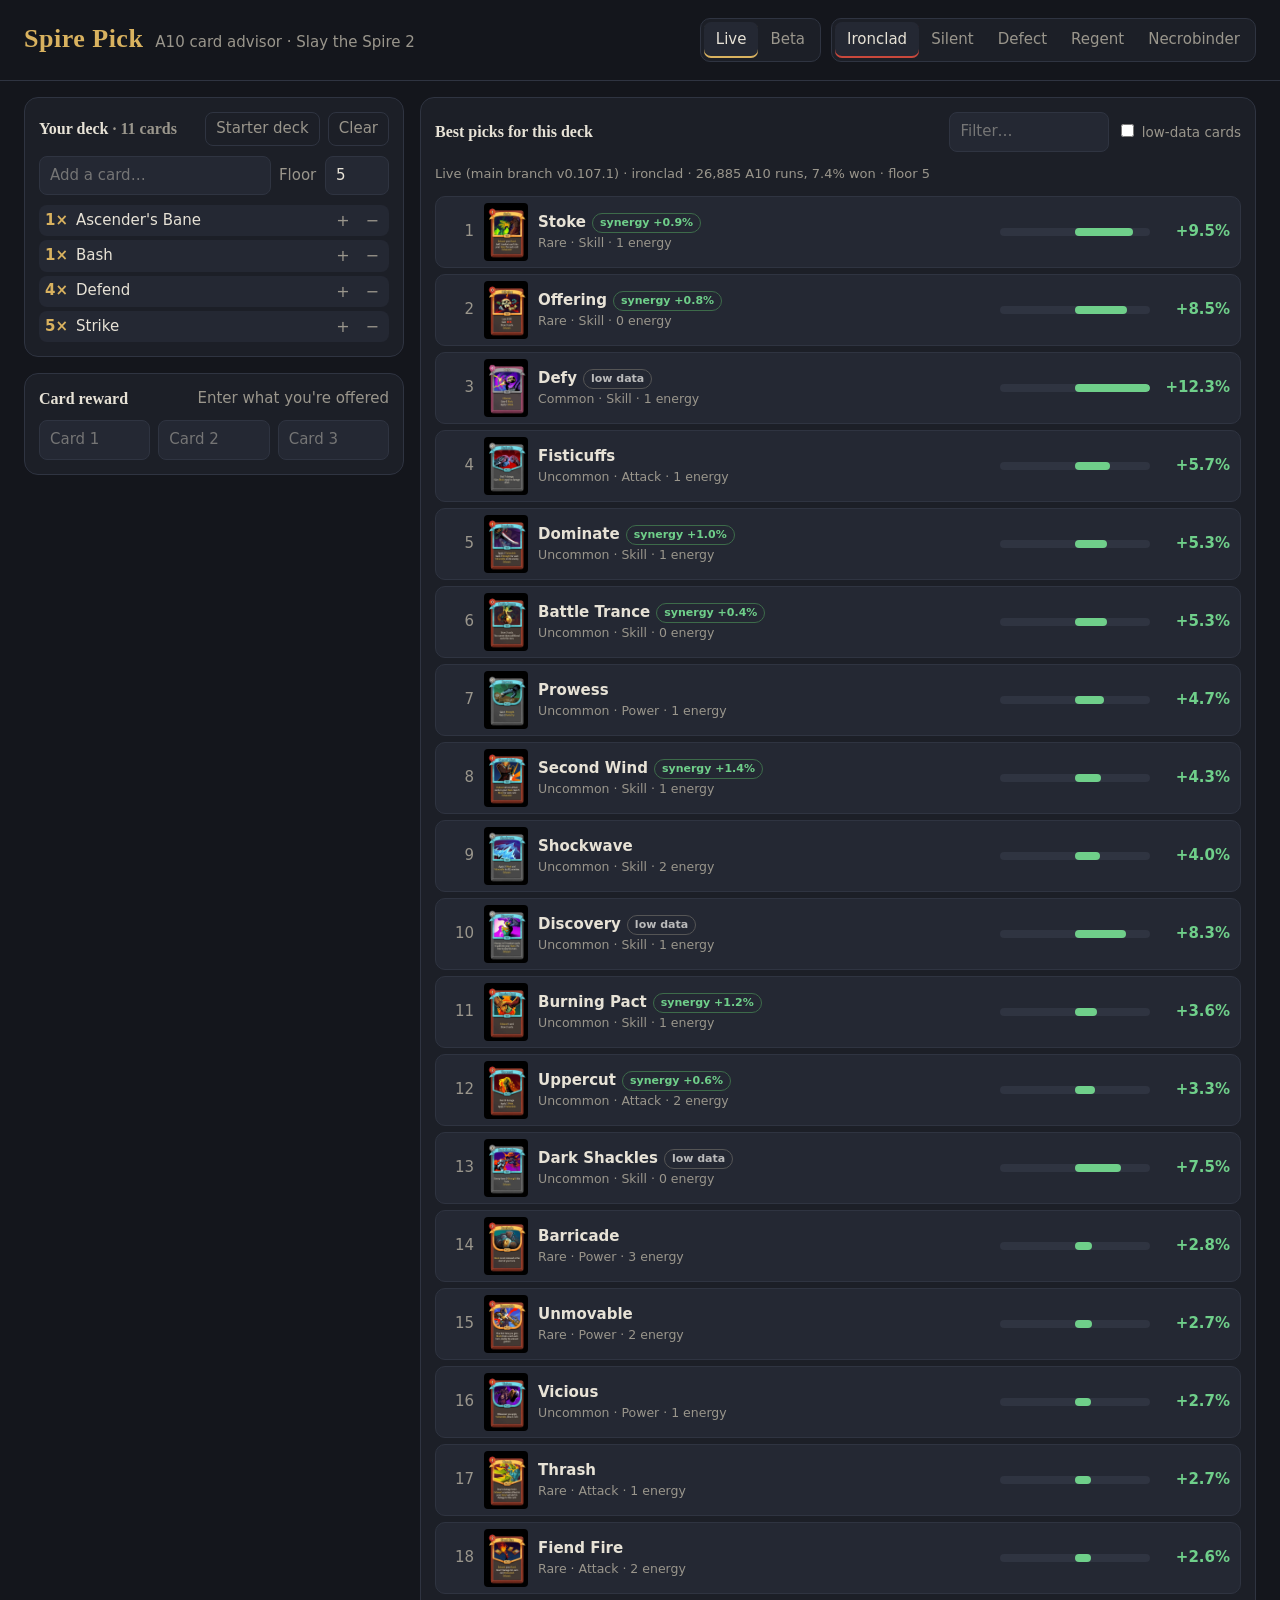
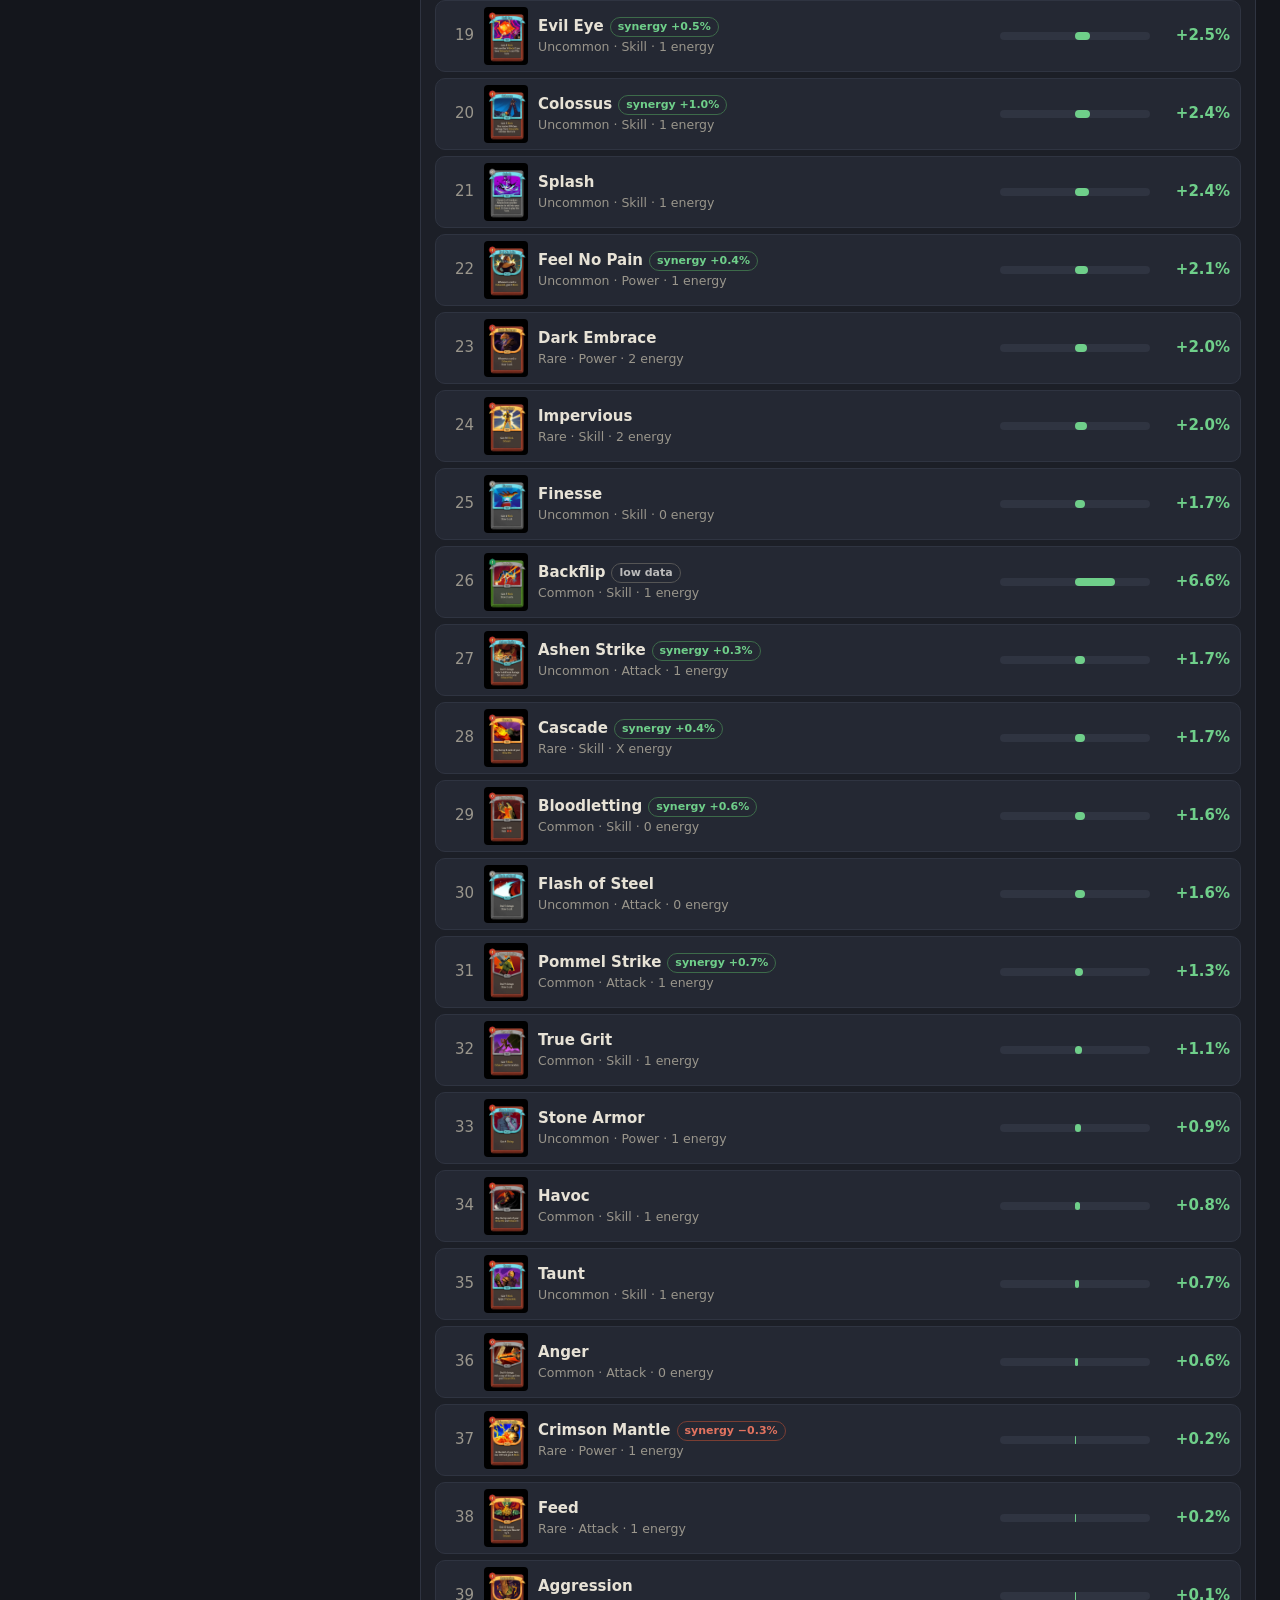
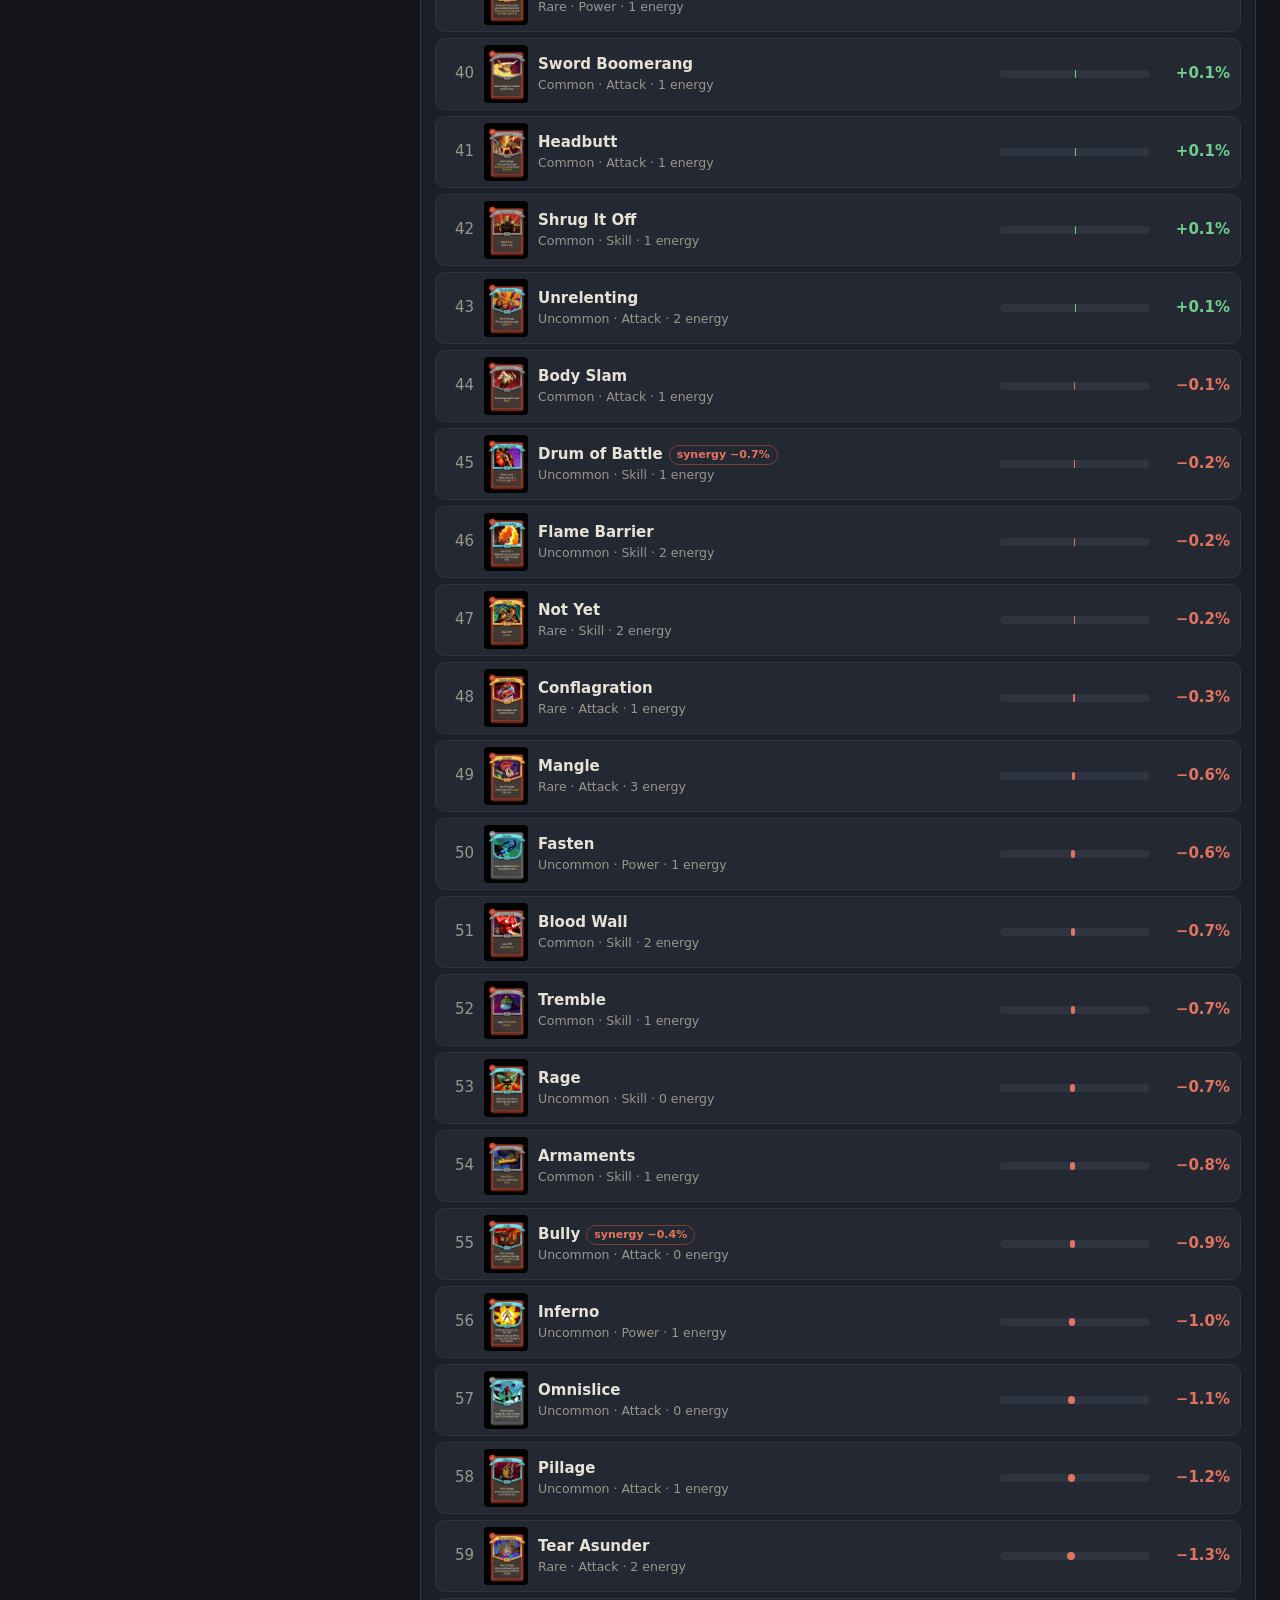
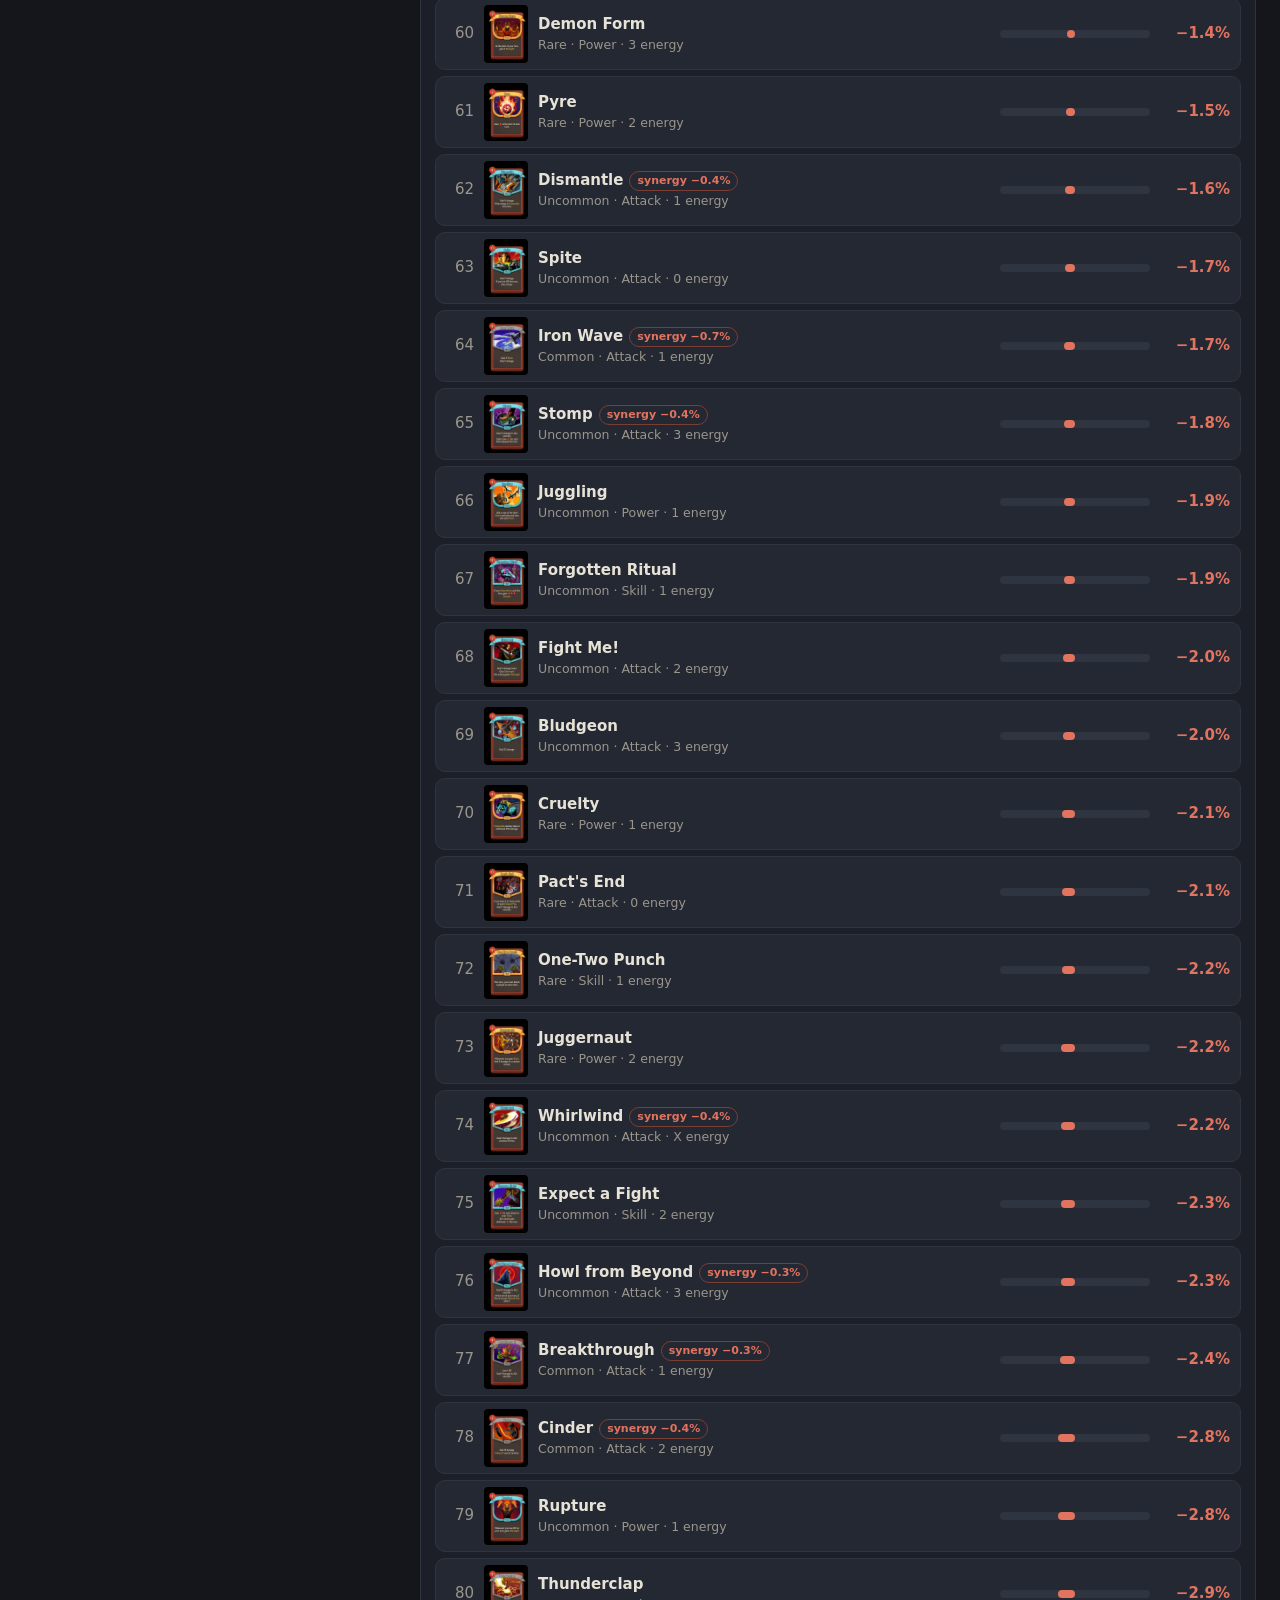
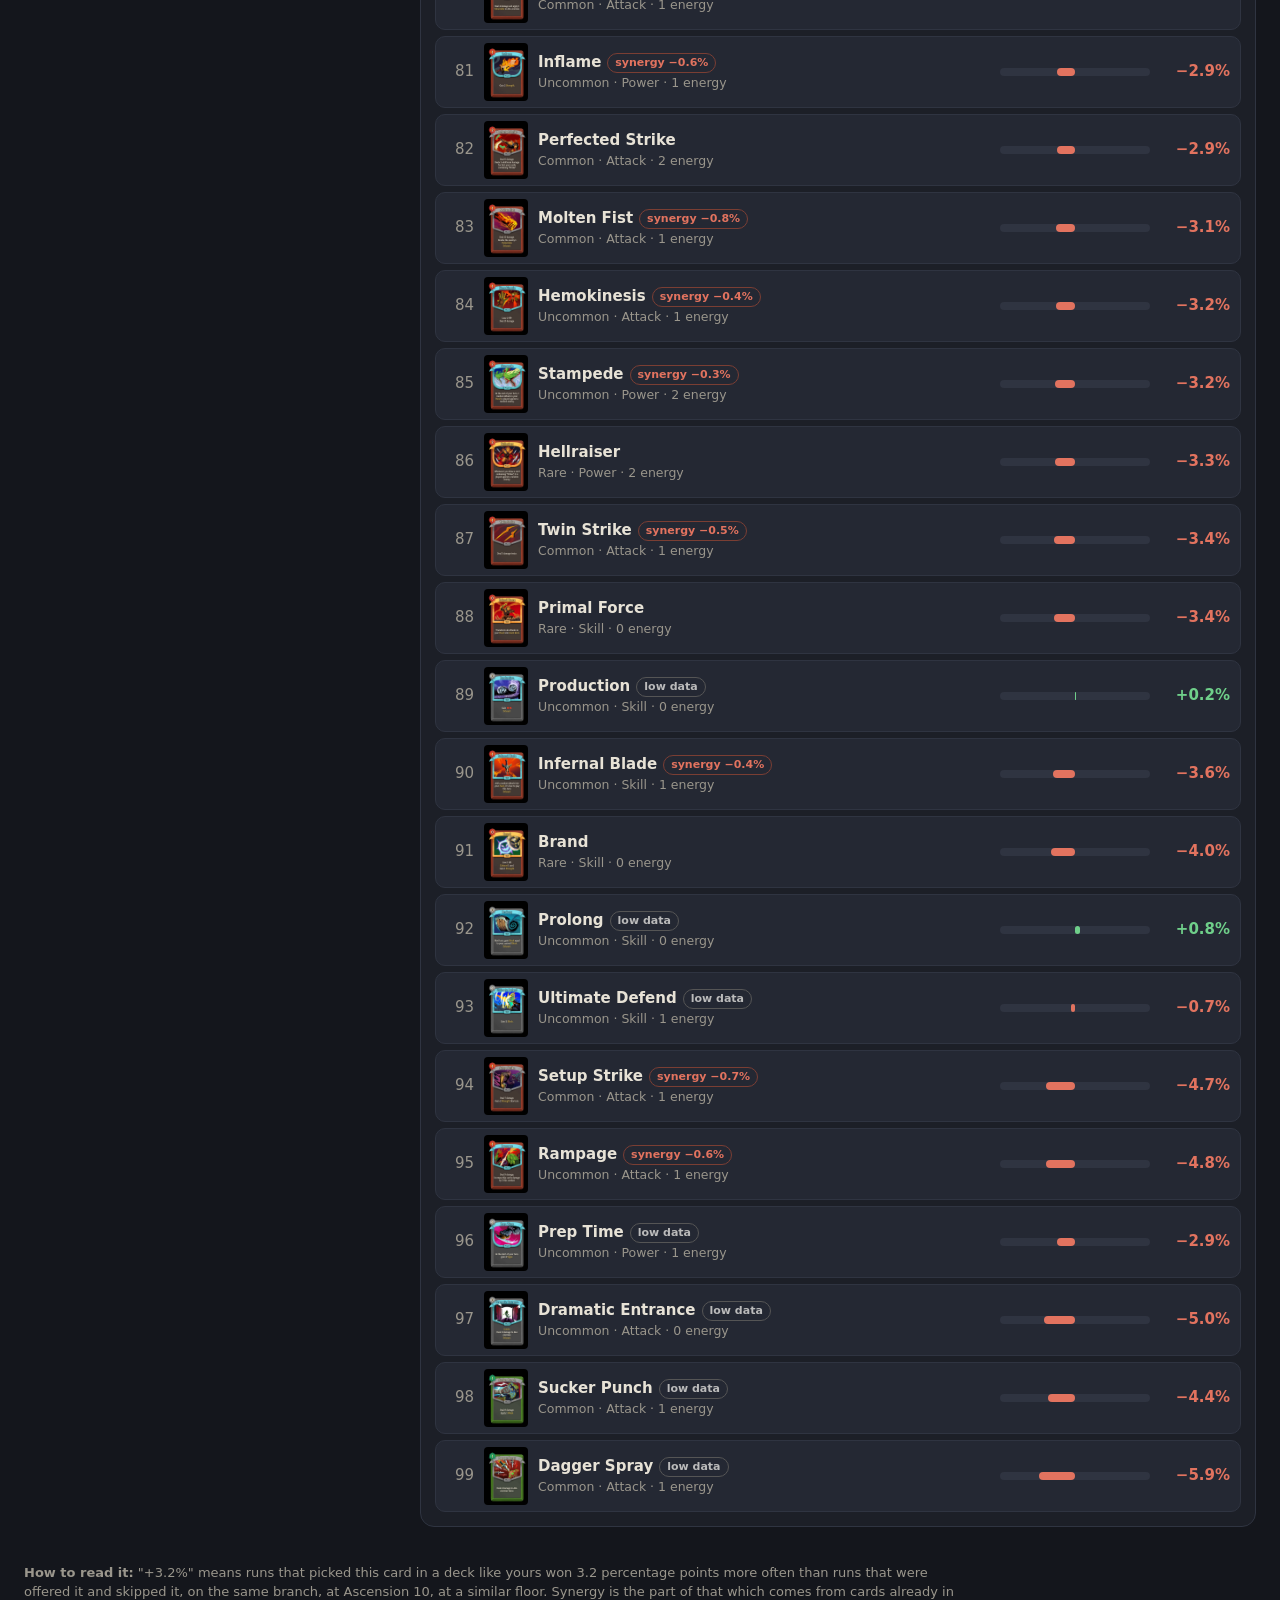
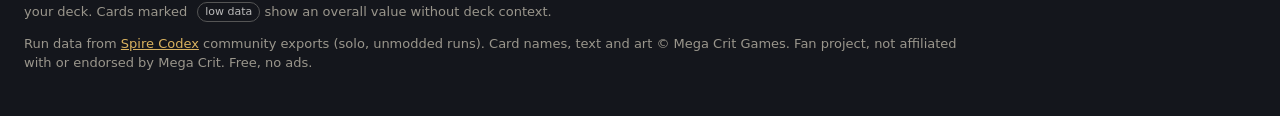
==== index.html @ 9955c587 "Spire Pick: A10 card advisor for Slay the Spire 2 (live + beta) Co-Authored-By: Claude Opus 5.5 <nor" ====
<!DOCTYPE html>
<html lang="en">
<head>
<meta charset="utf-8">
<meta name="viewport" content="width=device-width, initial-scale=1">
<title>Spire Pick — A10 card advisor for Slay the Spire 2</title>
<meta name="description" content="Which card should you pick? Win-rate gain for every card given your current Slay the Spire 2 deck, from 100k+ Ascension 10 runs.">
<link rel="stylesheet" href="style.css">
</head>
<body>
<header>
  <div class="brand">
    <h1>Spire Pick</h1>
    <span class="tag">A10 card advisor · Slay the Spire 2</span>
  </div>
  <div class="controls">
    <div class="seg" id="branch"></div>
    <div class="seg" id="chars"></div>
  </div>
</header>

<main>
  <div class="left">
  <section class="panel deck">
    <div class="panel-head">
      <h2>Your deck <span id="deck-count" class="muted"></span></h2>
      <div class="row">
        <button id="starter" class="ghost">Starter deck</button>
        <button id="clear" class="ghost">Clear</button>
      </div>
    </div>
    <div class="row">
      <div class="search">
        <input id="deck-search" placeholder="Add a card…" autocomplete="off">
        <ul id="deck-suggest" class="suggest"></ul>
      </div>
      <label class="floor">Floor <input id="floor" type="number" min="1" max="60" value="5"></label>
    </div>
    <ul id="deck-list" class="deck-list"></ul>
  </section>

  <section class="panel reward">
    <div class="panel-head">
      <h2>Card reward</h2>
      <span class="muted">Enter what you're offered</span>
    </div>
    <div class="slots" id="slots"></div>
    <div id="reward-result"></div>
  </section>
  </div>

  <section class="panel ranking">
    <div class="panel-head">
      <h2>Best picks for this deck</h2>
      <div class="row">
        <input id="filter" placeholder="Filter…" autocomplete="off">
        <label class="chk"><input type="checkbox" id="show-low"> low-data cards</label>
      </div>
    </div>
    <p class="muted small" id="meta"></p>
    <ol id="rank" class="rank"></ol>
  </section>
</main>

<footer>
  <p><b>How to read it:</b> "+3.2%" means runs that picked this card in a deck like yours won 3.2 percentage points more often than runs that were offered it and skipped it, on the same branch, at Ascension 10, at a similar floor. Synergy is the part of that which comes from cards already in your deck. Cards marked <span class="pill low">low data</span> show an overall value without deck context.</p>
  <p>Run data from <a href="https://spire-codex.com" target="_blank" rel="noopener">Spire Codex</a> community exports (solo, unmodded runs). Card names, text and art © Mega Crit Games. Fan project, not affiliated with or endorsed by Mega Crit. Free, no ads.</p>
</footer>
<script src="app.js"></script>
</body>
</html>
---- style.css ----
:root{
  --bg:#14161c; --panel:#1c1f27; --panel2:#242833; --line:#2f3441; --text:#e7e2d6; --muted:#9a968c;
  --gold:#d9b25f; --good:#6fcf8a; --bad:#e2735f; --accent:#7aa7e0;
  --ironclad:#c9483c; --silent:#4f9a5a; --defect:#4c8ec9; --regent:#d08a2e; --necrobinder:#9a6ad1;
}
*{box-sizing:border-box}
body{margin:0;background:radial-gradient(1200px 600px at 20% -10%,#22283a 0,var(--bg) 60%);color:var(--text);
  font:15px/1.45 system-ui,-apple-system,"Segoe UI",Roboto,sans-serif;min-height:100vh}
a{color:var(--gold)}
header{display:flex;flex-wrap:wrap;gap:12px 24px;align-items:center;justify-content:space-between;padding:18px 24px;border-bottom:1px solid var(--line)}
h1{font:700 26px/1 Georgia,"Times New Roman",serif;margin:0;color:var(--gold);letter-spacing:.5px}
h2{font:600 16px/1.2 Georgia,serif;margin:0;color:var(--text)}
.brand{display:flex;align-items:baseline;gap:12px;flex-wrap:wrap}
.tag,.muted{color:var(--muted)} .small{font-size:13px}
.controls{display:flex;gap:10px;flex-wrap:wrap}
.seg{display:flex;max-width:100%;overflow-x:auto;background:var(--panel);border:1px solid var(--line);border-radius:10px;padding:3px}
.seg button{background:none;border:0;color:var(--muted);padding:7px 12px;border-radius:7px;cursor:pointer;font:inherit}
.seg button.on{background:var(--panel2);color:var(--text);box-shadow:inset 0 -2px 0 var(--c,var(--gold))}
.seg button:hover{color:var(--text)}
main{display:grid;grid-template-columns:minmax(0,380px) minmax(0,1fr);gap:16px;padding:16px 24px;align-items:start}
.left{display:flex;flex-direction:column;gap:16px;min-width:0;position:sticky;top:12px}
.panel{min-width:0}
body{overflow-x:hidden}
.panel{background:var(--panel);border:1px solid var(--line);border-radius:14px;padding:14px}
.panel-head{display:flex;justify-content:space-between;align-items:center;gap:8px;margin-bottom:10px;flex-wrap:wrap}
.row{display:flex;gap:8px;align-items:center;flex-wrap:wrap}
input{background:var(--panel2);border:1px solid var(--line);color:var(--text);border-radius:8px;padding:8px 10px;font:inherit}
input:focus{outline:2px solid var(--gold);outline-offset:-1px}
button{font:inherit}
.ghost{background:none;border:1px solid var(--line);color:var(--muted);border-radius:8px;padding:5px 10px;cursor:pointer}
.ghost:hover{color:var(--text);border-color:var(--muted)}
.search{position:relative;flex:1;min-width:160px}.search input{width:100%}
.floor{color:var(--muted)}.floor input{width:64px;margin-left:4px}
.suggest{position:absolute;z-index:5;left:0;right:0;top:100%;margin:4px 0 0;padding:4px;list-style:none;background:var(--panel2);border:1px solid var(--line);border-radius:10px;max-height:320px;overflow:auto;display:none}
.suggest.open{display:block}
.suggest li{display:flex;gap:8px;align-items:center;padding:5px 6px;border-radius:6px;cursor:pointer}
.suggest li.hl,.suggest li:hover{background:var(--line)}
.suggest img{width:28px;height:38px;object-fit:cover;border-radius:3px}
.deck-list{list-style:none;margin:10px 0 0;padding:0;display:grid;gap:4px;max-height:420px;overflow:auto}
.deck-list li{display:flex;align-items:center;gap:8px;padding:4px 6px;border-radius:8px;background:var(--panel2)}
.deck-list .n{color:var(--gold);font-weight:600;min-width:22px}
.deck-list .name{flex:1}
.deck-list button{background:none;border:0;color:var(--muted);cursor:pointer;font-size:16px;padding:0 4px}
.deck-list button:hover{color:var(--text)}
.slots{display:grid;grid-template-columns:repeat(3,minmax(0,1fr));gap:8px}
.slot{position:relative}.slot.search{min-width:0}
.slot input{width:100%}
.reward-cards{display:grid;grid-template-columns:repeat(3,1fr);gap:8px;margin-top:10px}
.rc{background:var(--panel2);border:1px solid var(--line);border-radius:10px;padding:6px;text-align:center}
.rc.best{border-color:var(--gold);box-shadow:0 0 0 1px var(--gold)}
.rc img{width:100%;border-radius:6px;display:block}
.rc .g{font-weight:700;font-size:18px;margin-top:4px}
.rc .skip{color:var(--muted);font-size:13px}
.rank{list-style:none;margin:0;padding:0;display:grid;gap:6px}
.rank li{background:var(--panel2);border:1px solid var(--line);border-radius:10px}
.rank .top{display:grid;grid-template-columns:28px 44px 1fr 150px 70px;gap:10px;align-items:center;padding:6px 10px;cursor:pointer}
.rank .i{color:var(--muted);text-align:right}
.rank img.th{width:44px;height:58px;object-fit:cover;border-radius:4px;background:#000}
.rank .nm{font-weight:600}.rank .sub{color:var(--muted);font-size:12.5px}
.bar{height:8px;background:var(--line);border-radius:4px;position:relative;overflow:hidden}
.bar span{position:absolute;top:0;bottom:0;border-radius:4px}
.g{font-variant-numeric:tabular-nums;text-align:right;font-weight:700}
.pos{color:var(--good)}.neg{color:var(--bad)}
.pill{display:inline-block;font-size:11px;padding:1px 7px;border-radius:999px;border:1px solid var(--line);color:var(--muted);margin-left:6px;vertical-align:1px}
.pill.syn-pos{border-color:#3d6b4a;color:var(--good)}.pill.syn-neg{border-color:#7a3e33;color:var(--bad)}
.pill.low{border-color:#555;color:#bbb}
.detail{display:none;padding:4px 12px 12px 82px;gap:16px;grid-template-columns:200px 1fr}
li.open .detail{display:grid}
.detail img{width:200px;border-radius:8px}
.detail table{border-collapse:collapse;font-size:13.5px;width:100%}
.detail td{padding:3px 6px;border-bottom:1px solid var(--line)}
.detail td.num{text-align:right;font-variant-numeric:tabular-nums}
.detail h3{font:600 14px Georgia,serif;margin:10px 0 4px;color:var(--gold)}
.ctext{color:var(--muted);font-size:13.5px;white-space:pre-line}
#filter{width:160px}.chk{color:var(--muted);font-size:13.5px}
footer{padding:8px 24px 30px;color:var(--muted);font-size:13px;max-width:1000px}
@media (max-width:900px){
  main{grid-template-columns:minmax(0,1fr);padding:12px}
  .left{position:static}
  .controls{width:100%}
  .deck-list{max-height:260px}
  .rank .top{grid-template-columns:22px 40px 1fr 60px}
  .rank .top .bar{display:none}
  .detail{grid-template-columns:1fr;padding:4px 10px 12px}
  .detail img{width:160px}
  header{padding:14px 12px}
}
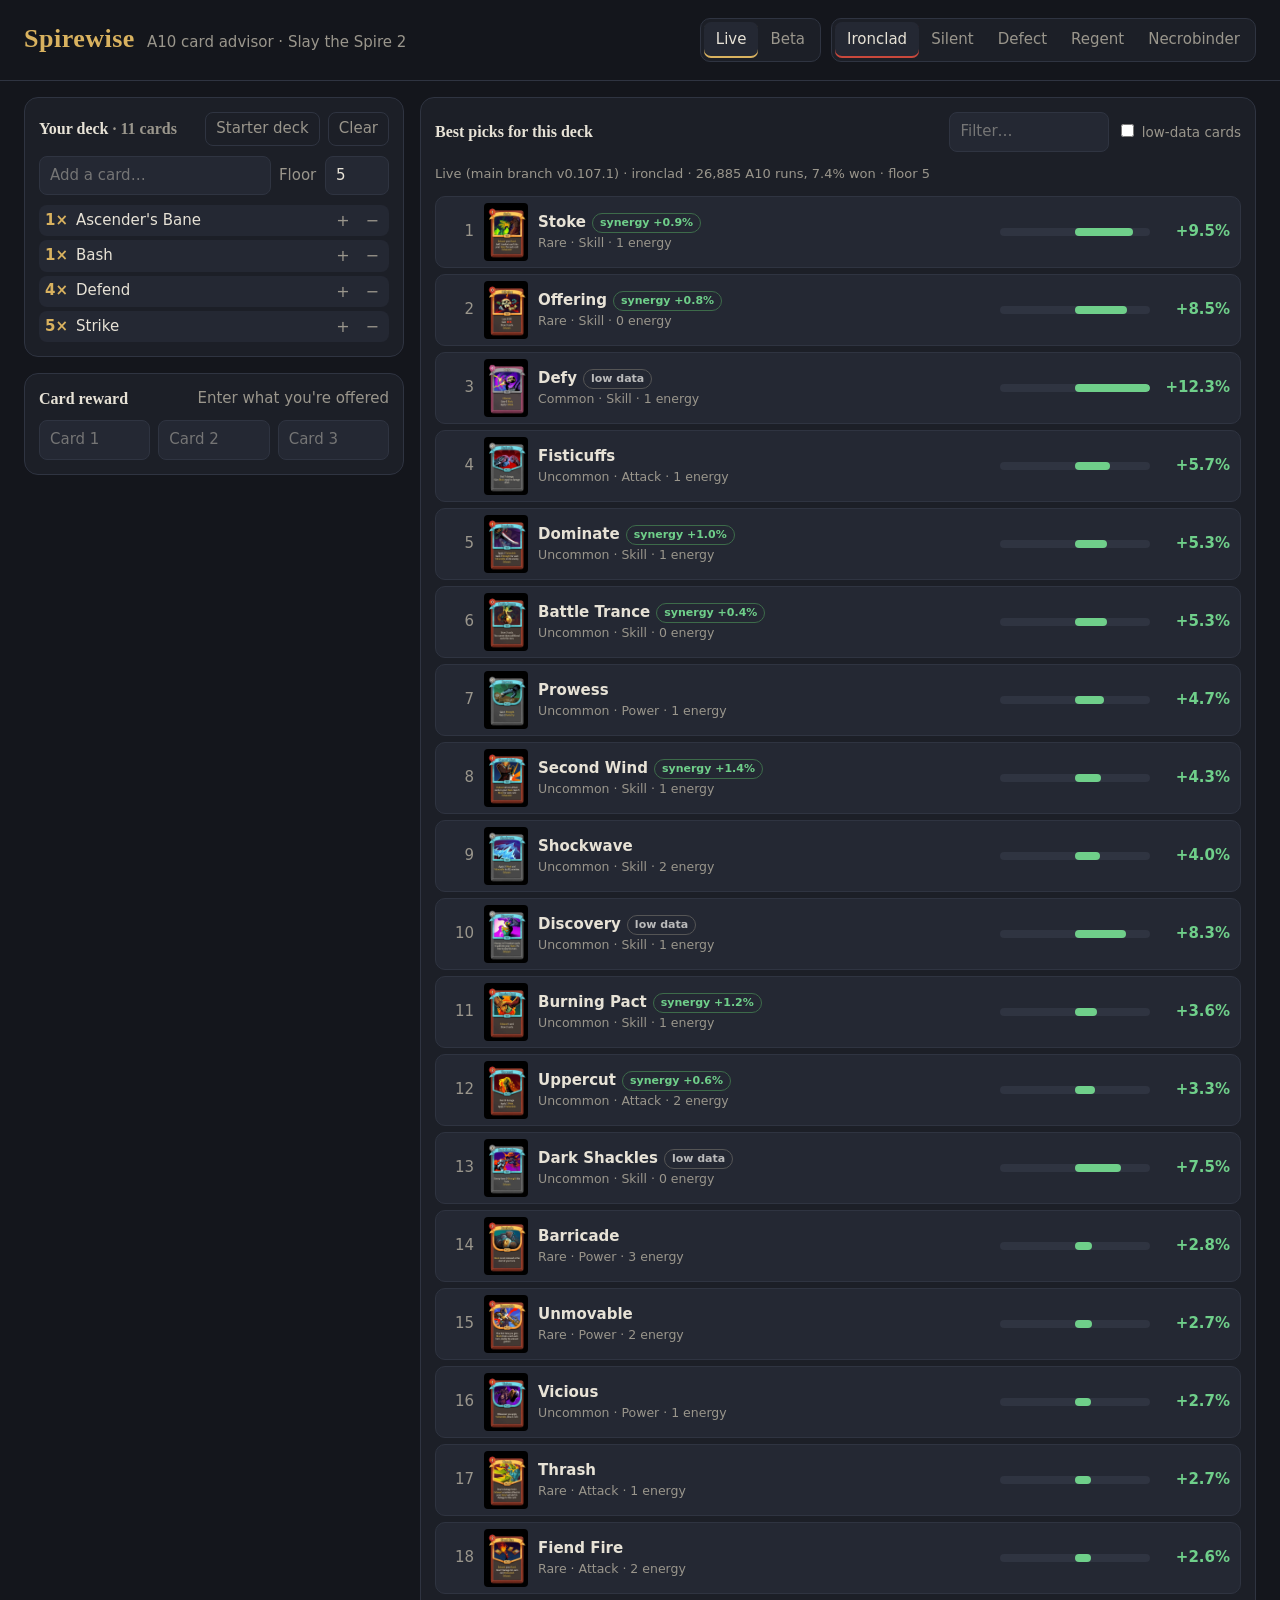
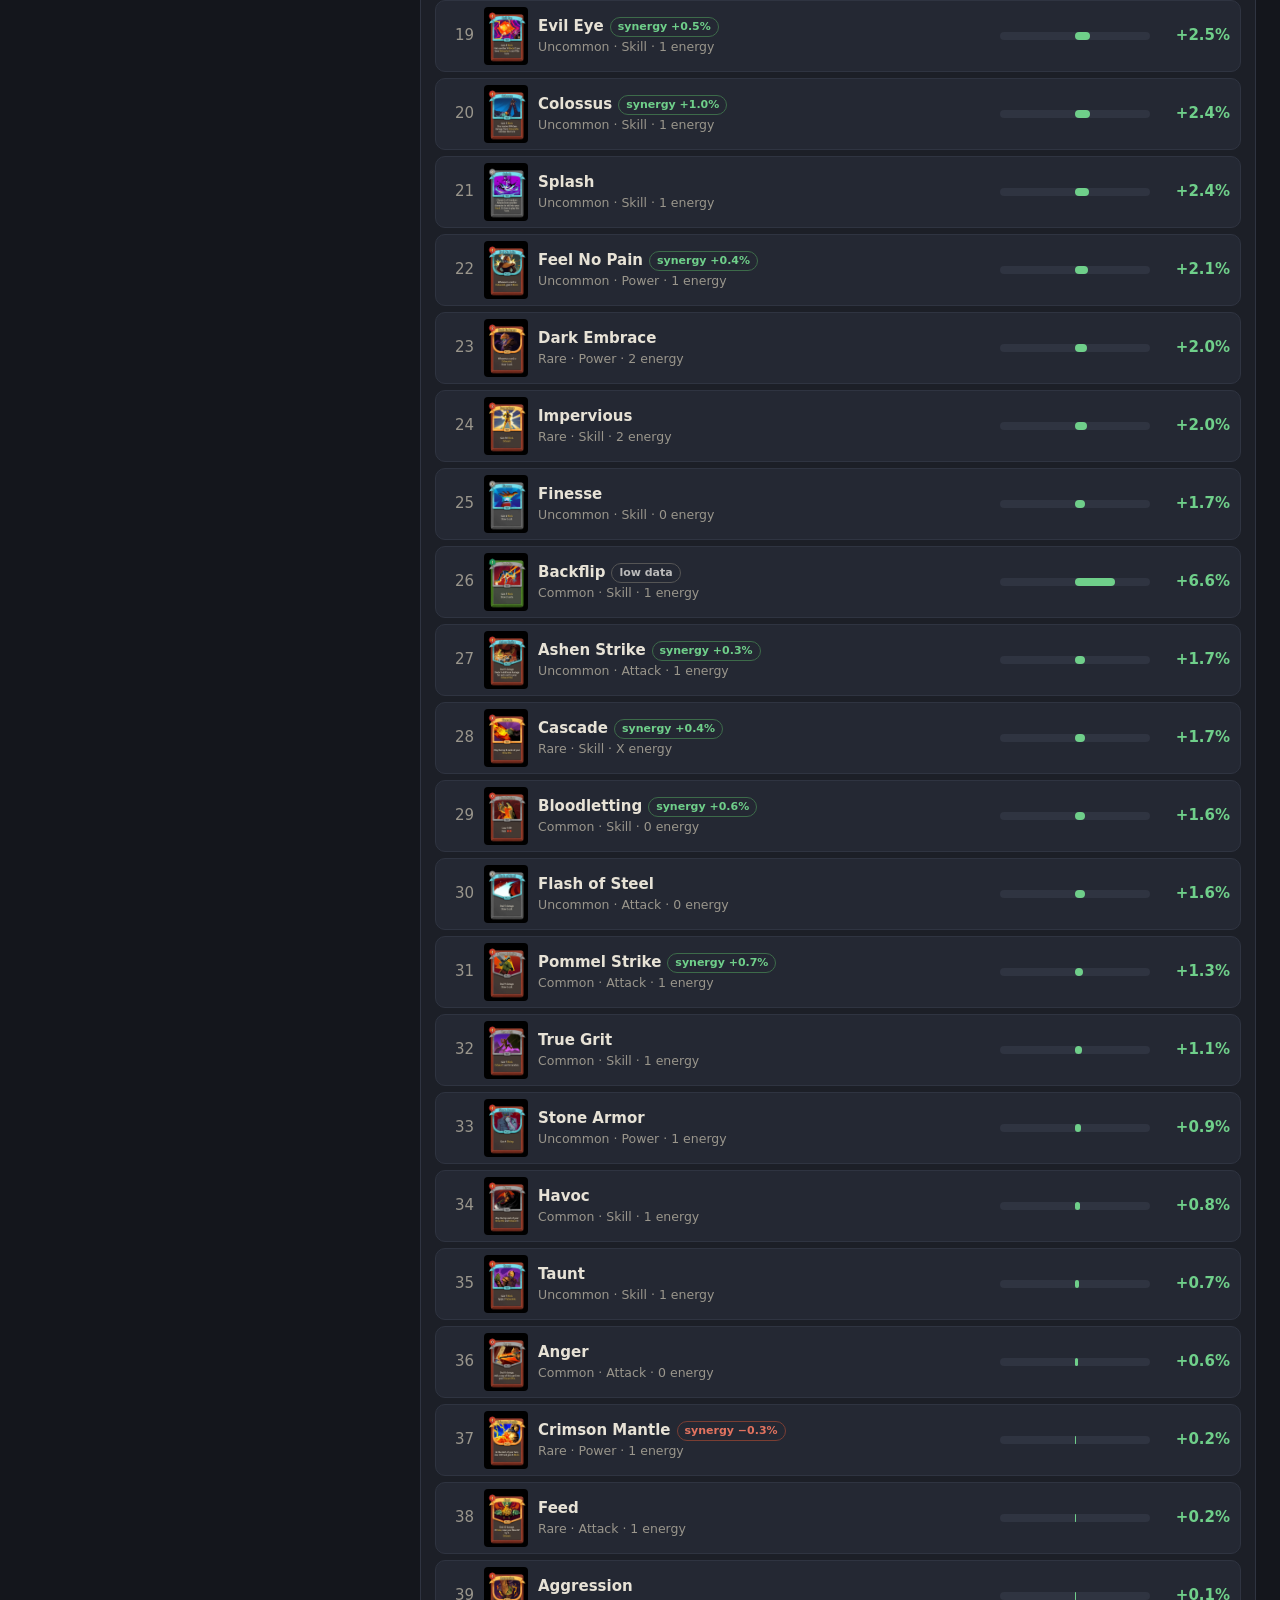
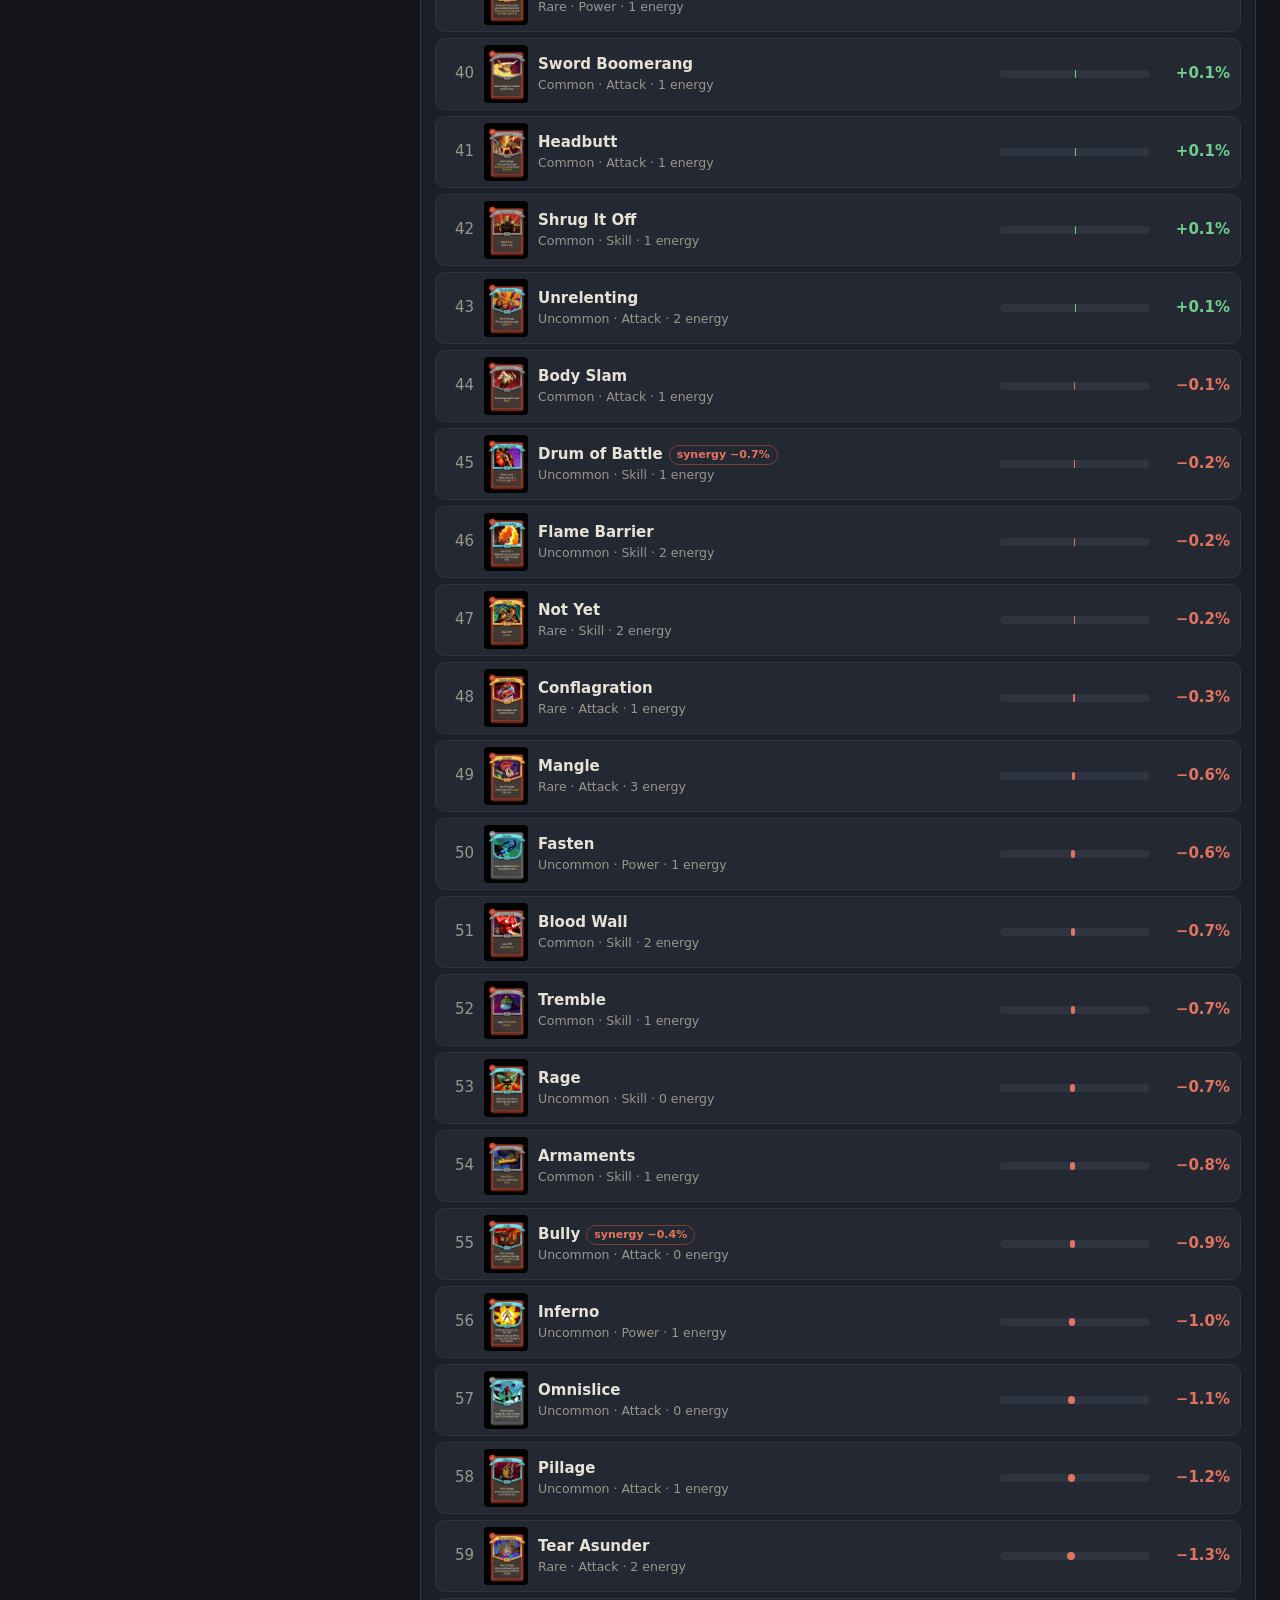
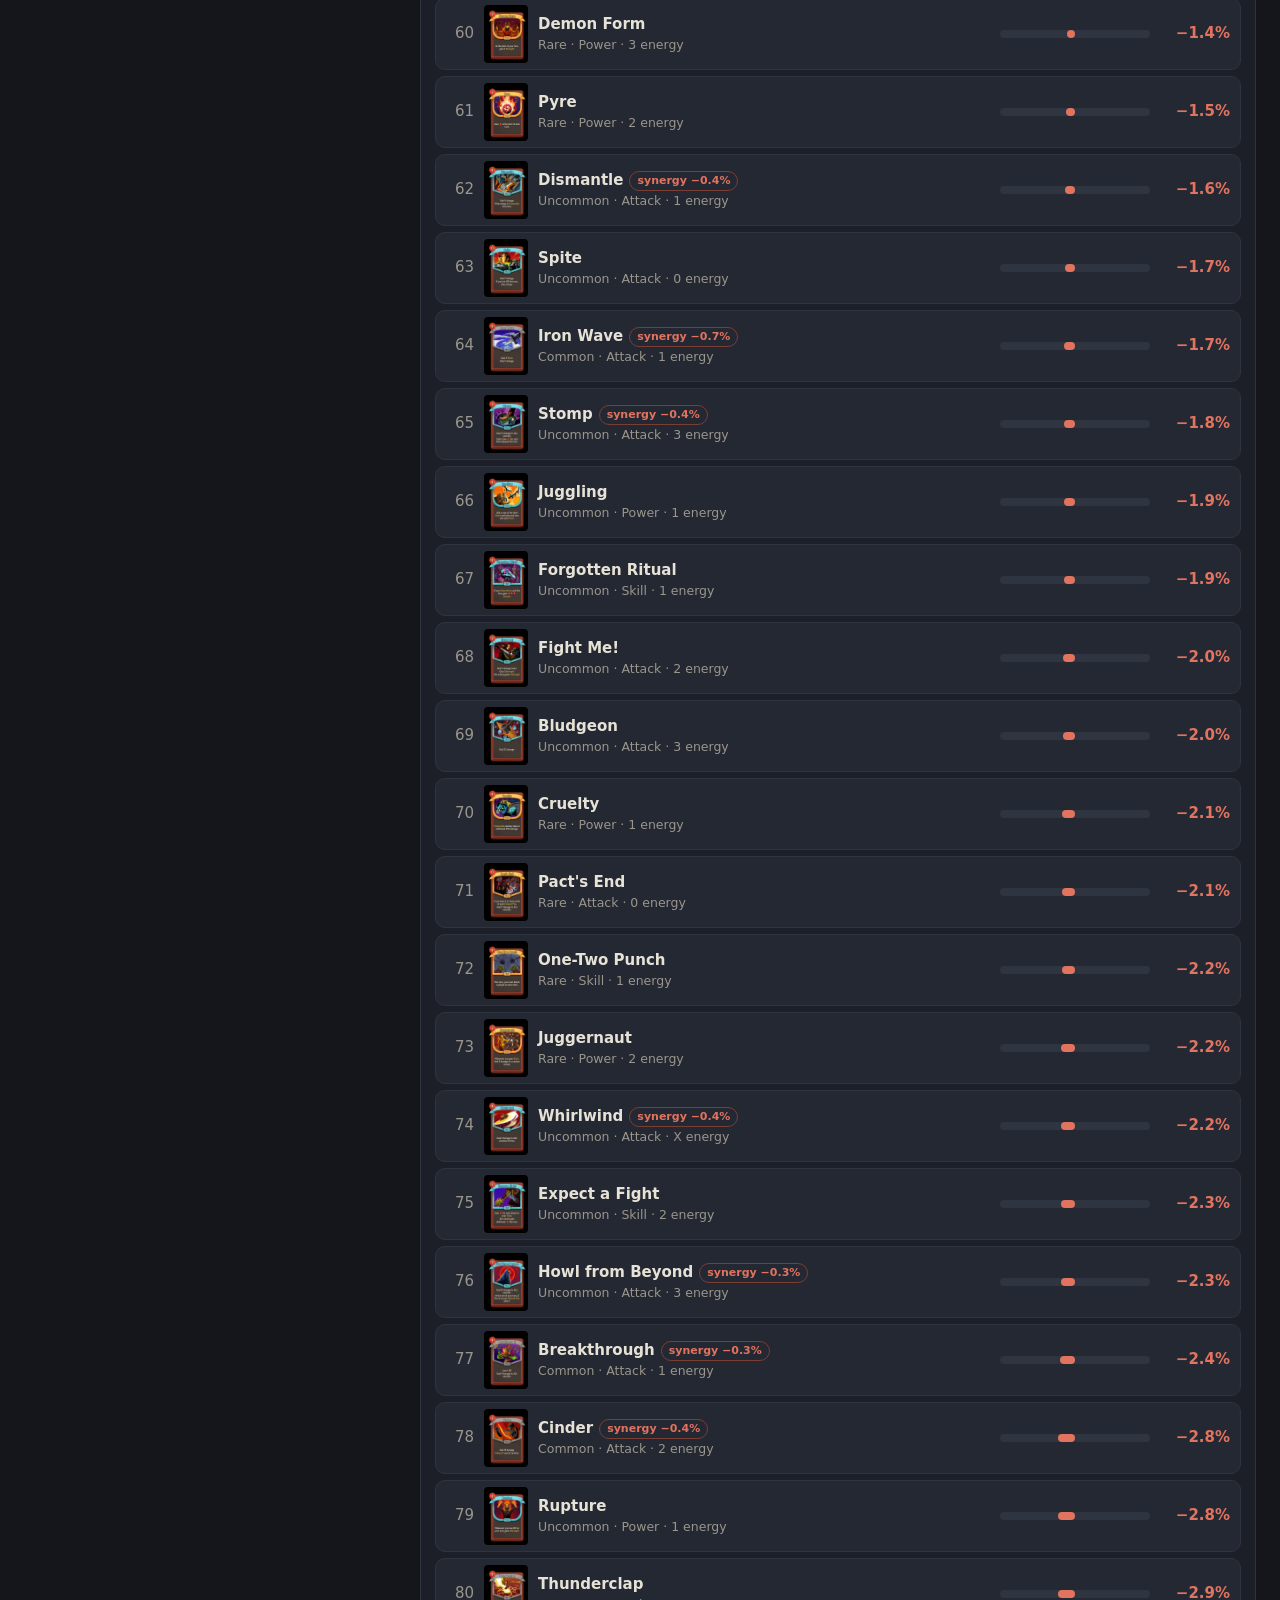
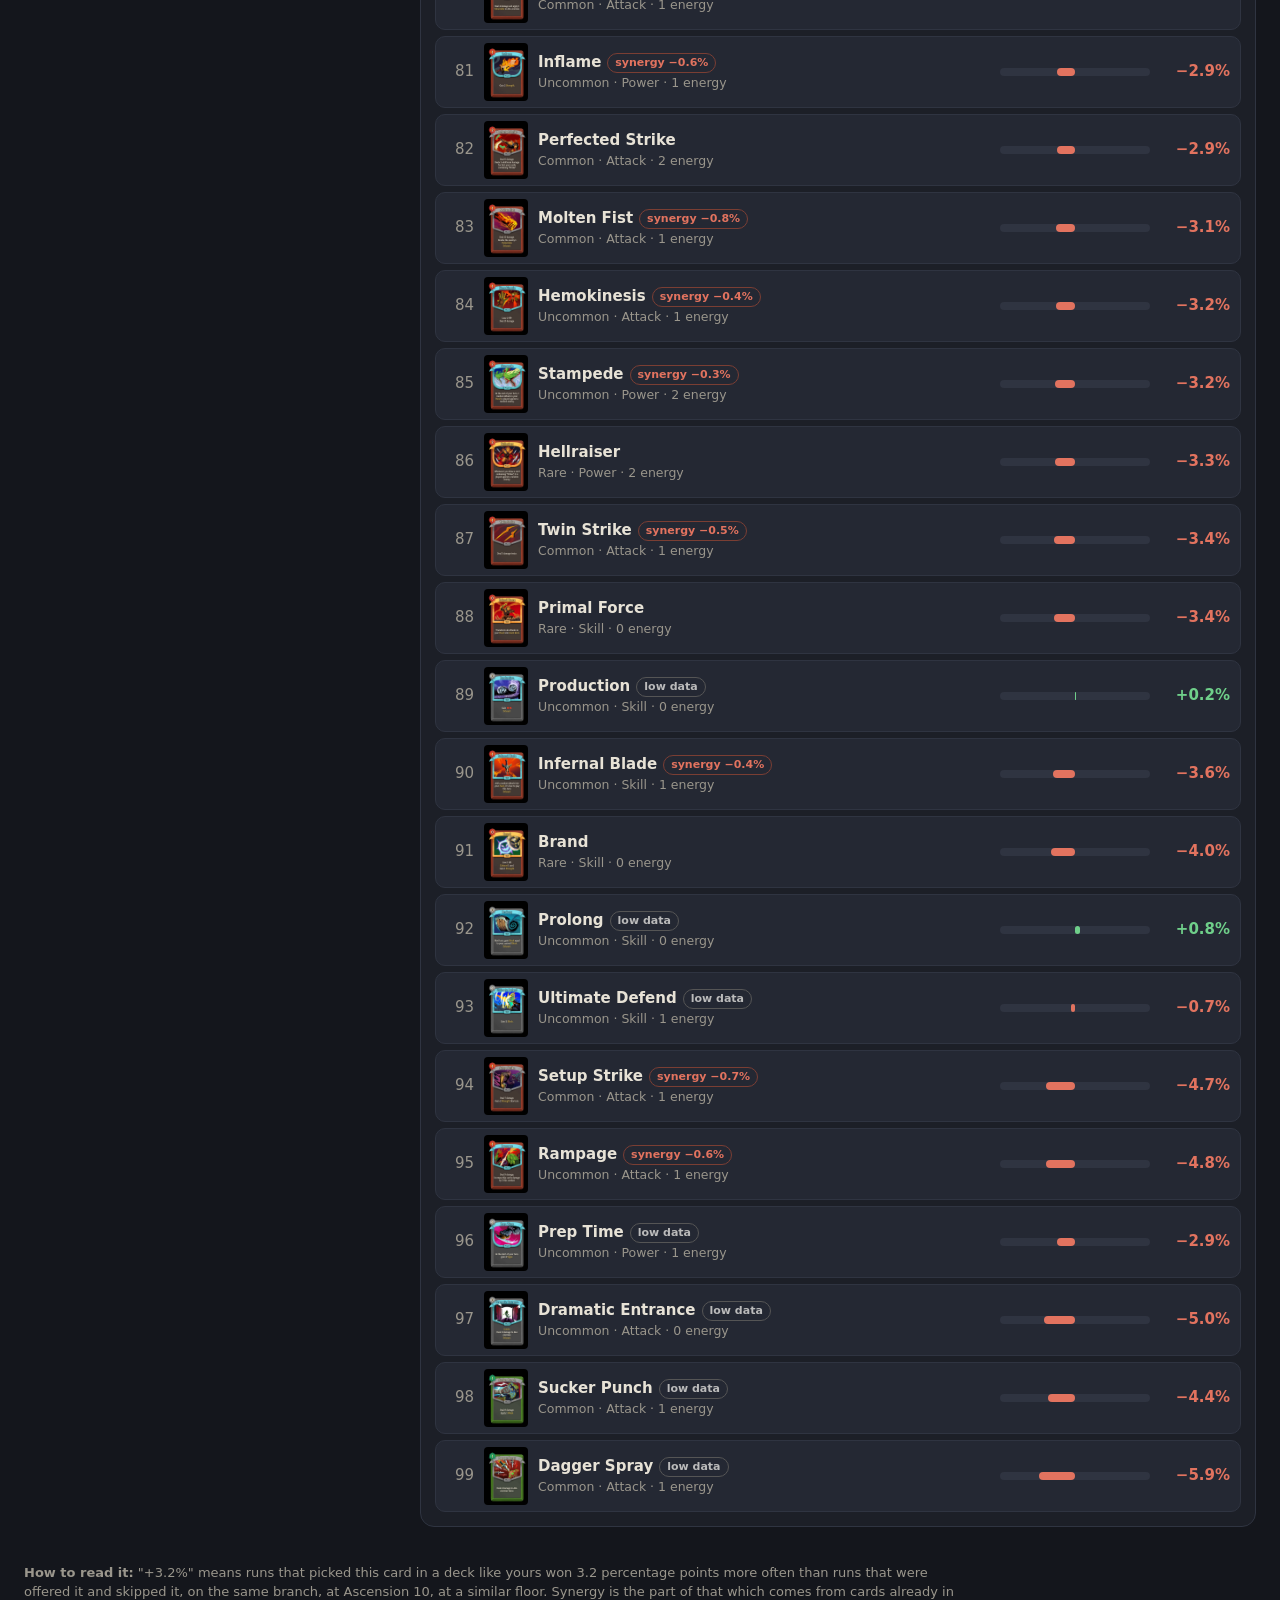
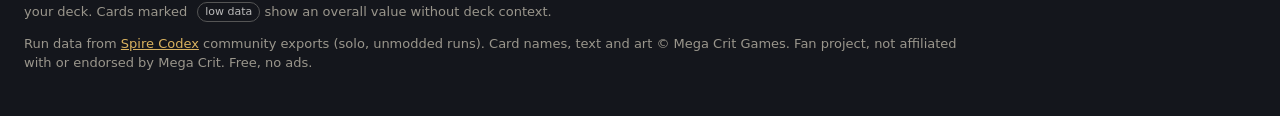
==== commit d3afd3e0: "Rename to Spirewise Co-Authored-By: Claude Opus 5.5 <noreply@anthropic.com> Claude-Session: https://" ====
--- a/index.html
+++ b/index.html
@@ -3,14 +3,14 @@
 <head>
 <meta charset="utf-8">
 <meta name="viewport" content="width=device-width, initial-scale=1">
-<title>Spire Pick — A10 card advisor for Slay the Spire 2</title>
+<title>Spirewise — A10 card advisor for Slay the Spire 2</title>
 <meta name="description" content="Which card should you pick? Win-rate gain for every card given your current Slay the Spire 2 deck, from 100k+ Ascension 10 runs.">
 <link rel="stylesheet" href="style.css">
 </head>
 <body>
 <header>
   <div class="brand">
-    <h1>Spire Pick</h1>
+    <h1>Spirewise</h1>
     <span class="tag">A10 card advisor · Slay the Spire 2</span>
   </div>
   <div class="controls">
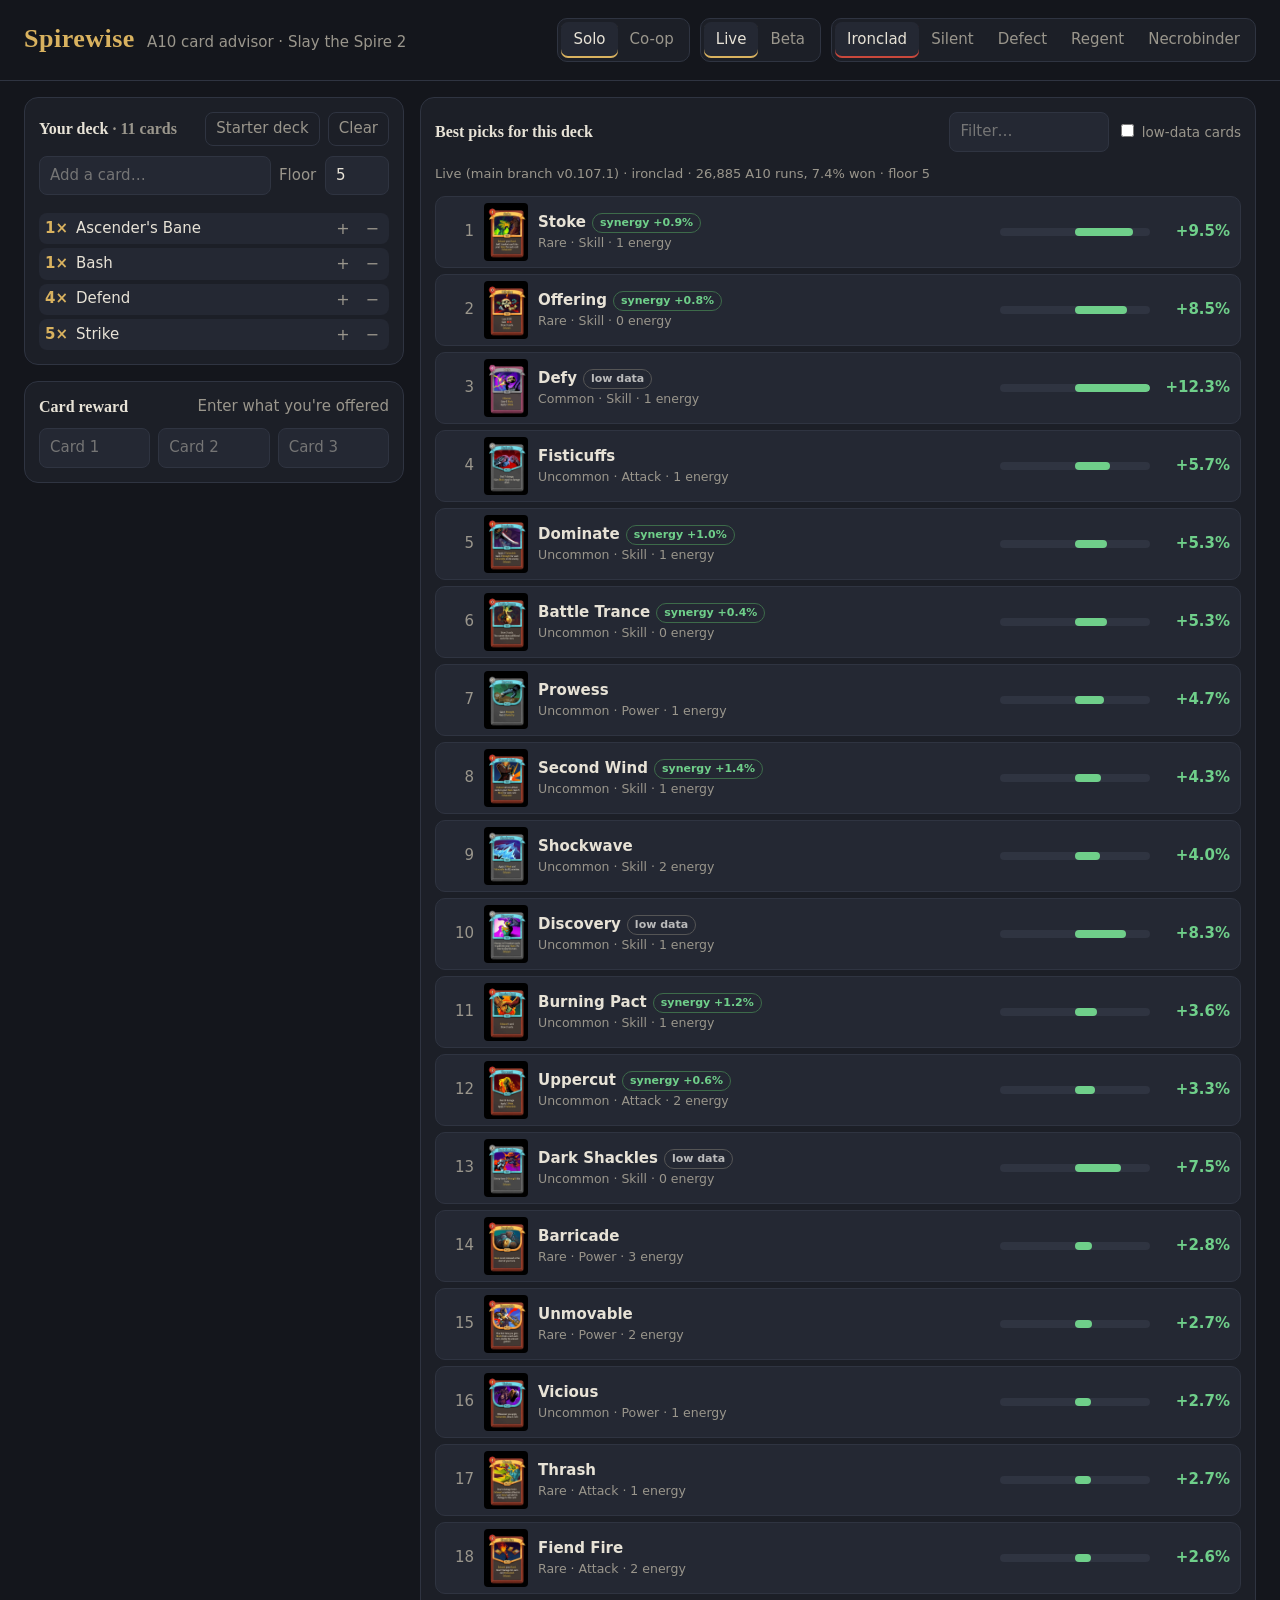
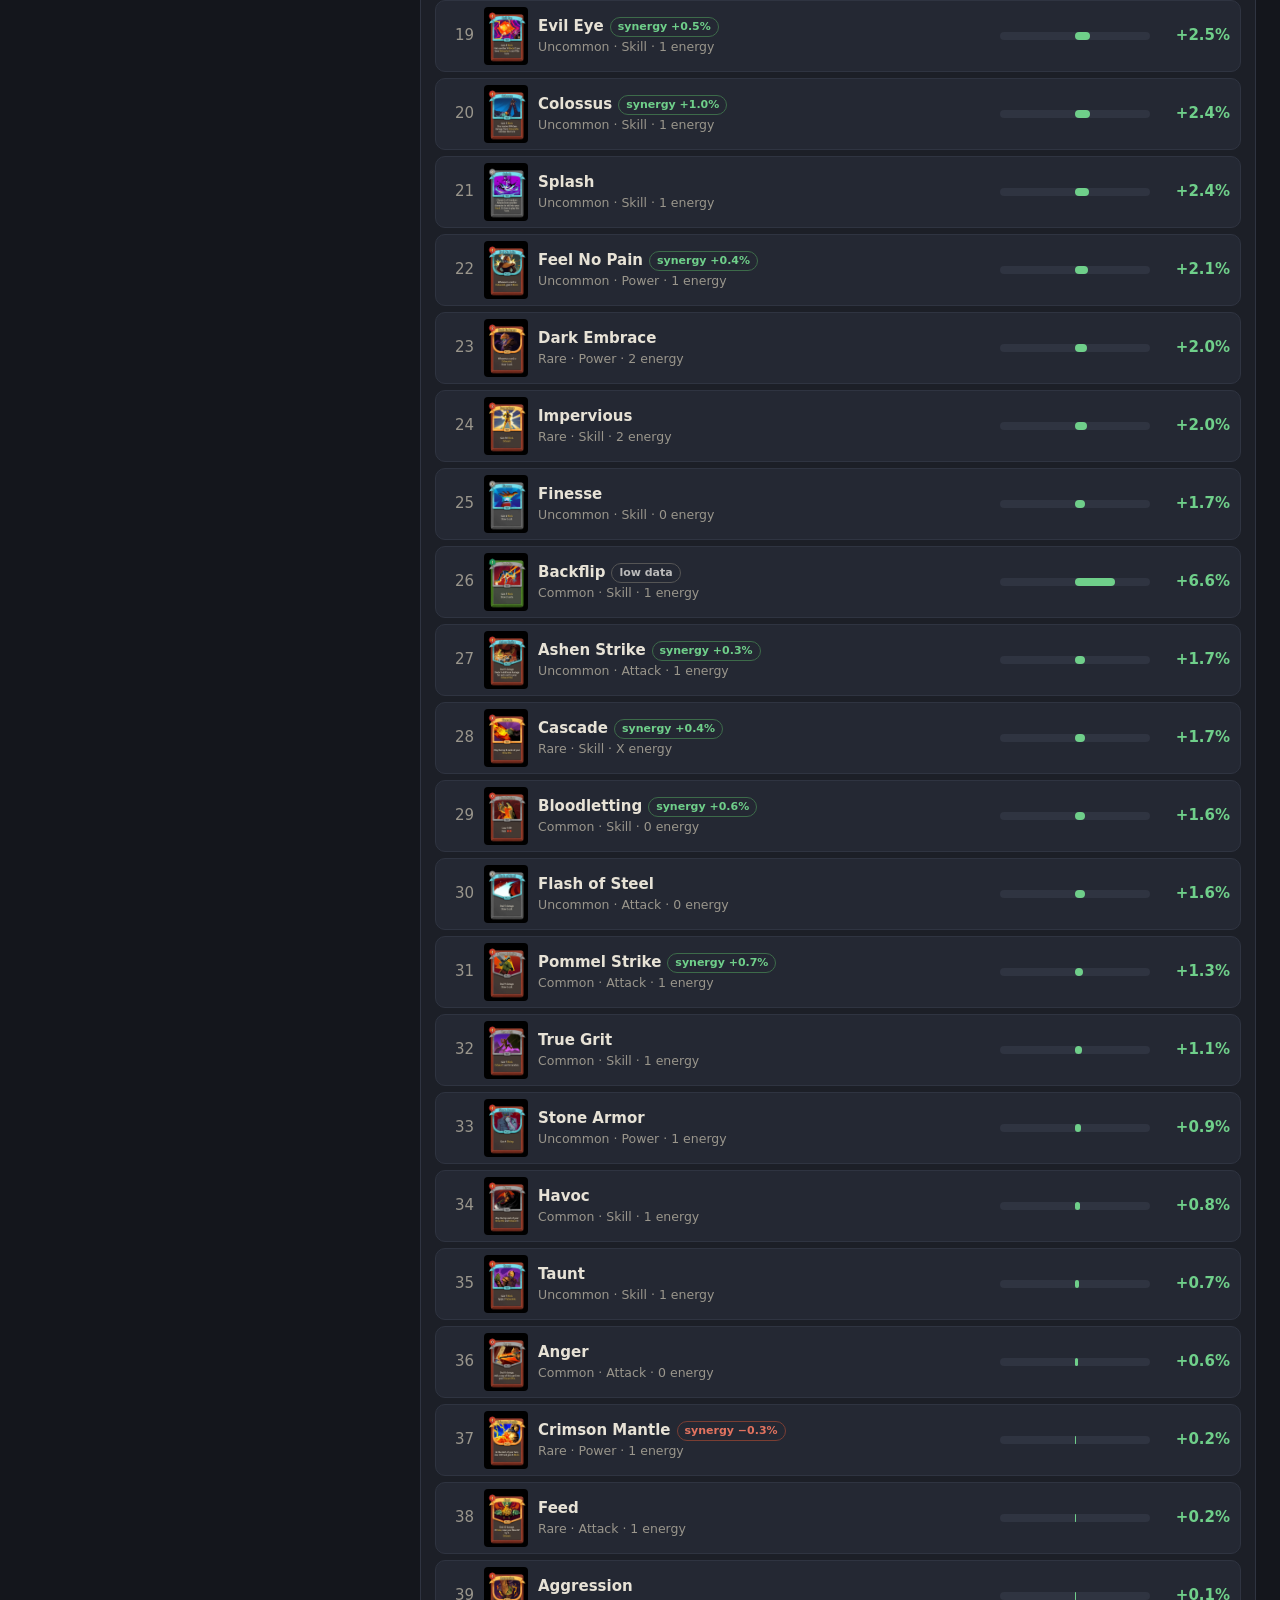
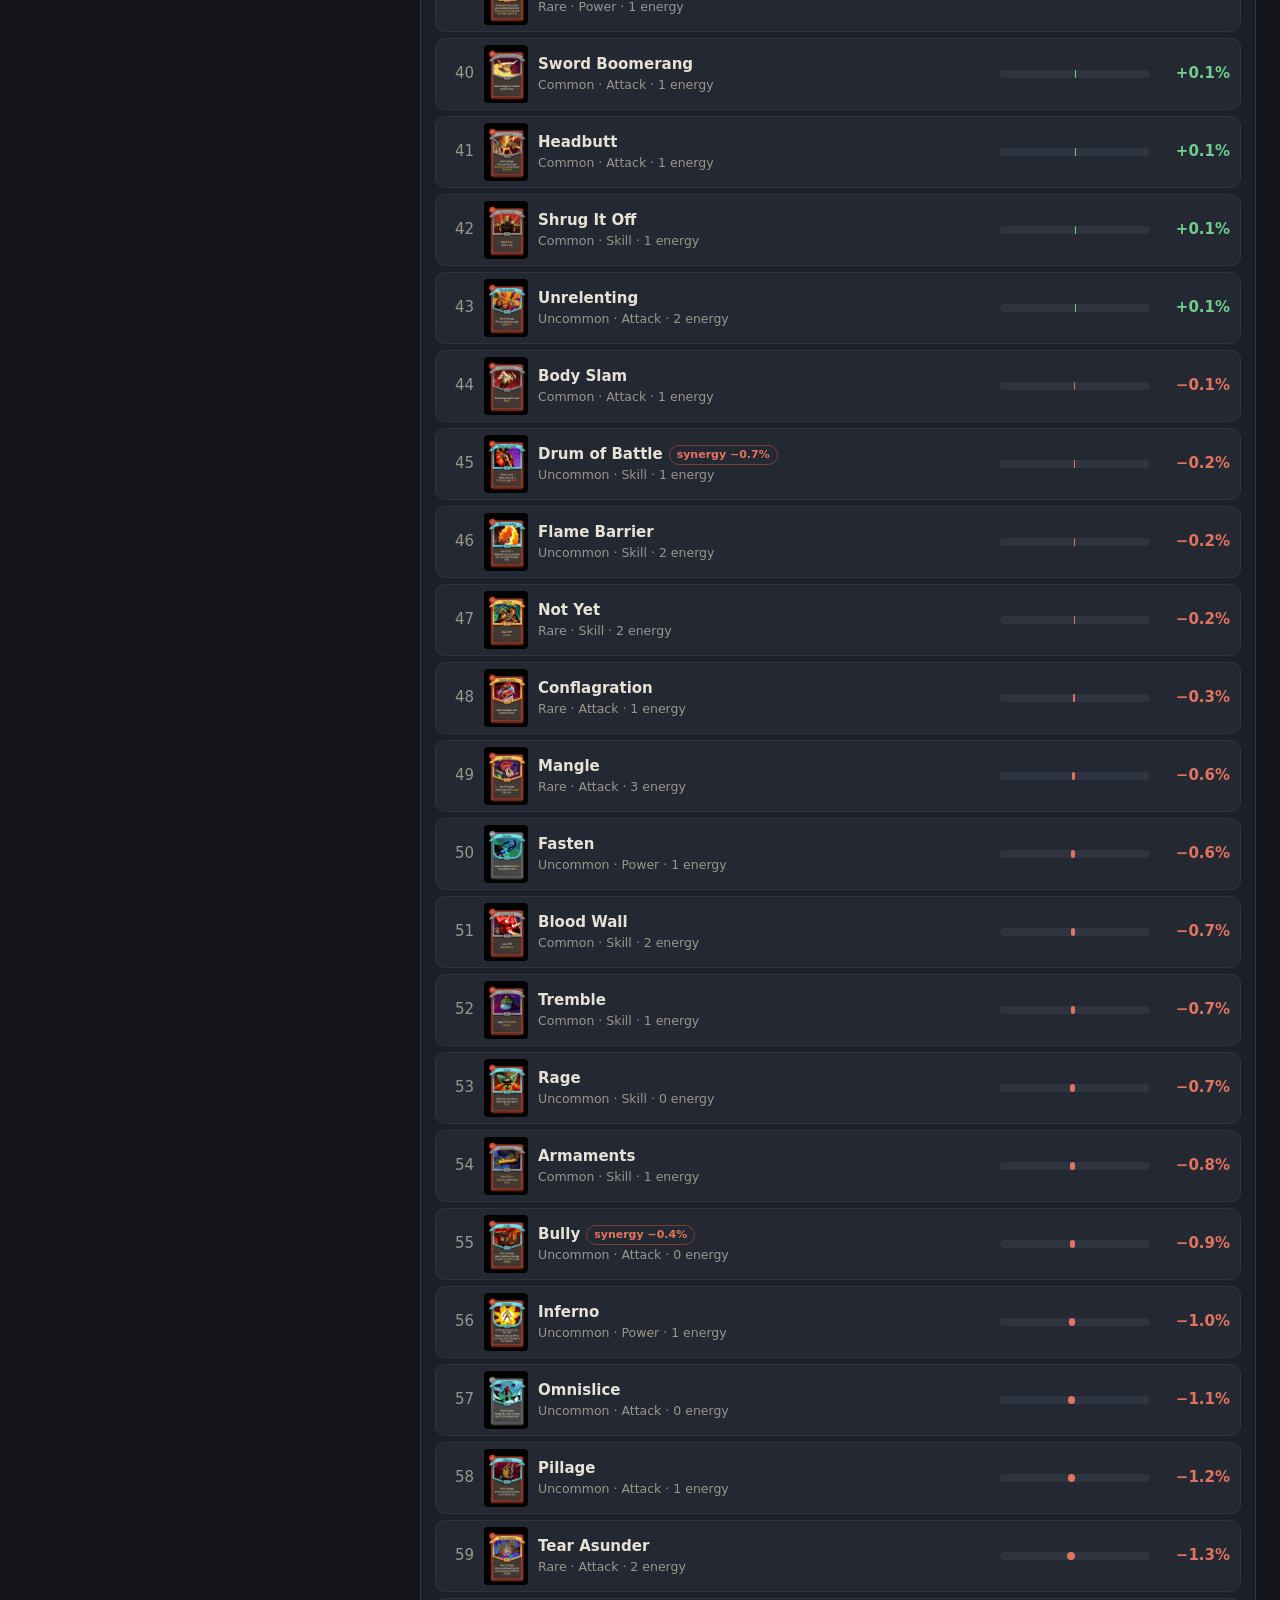
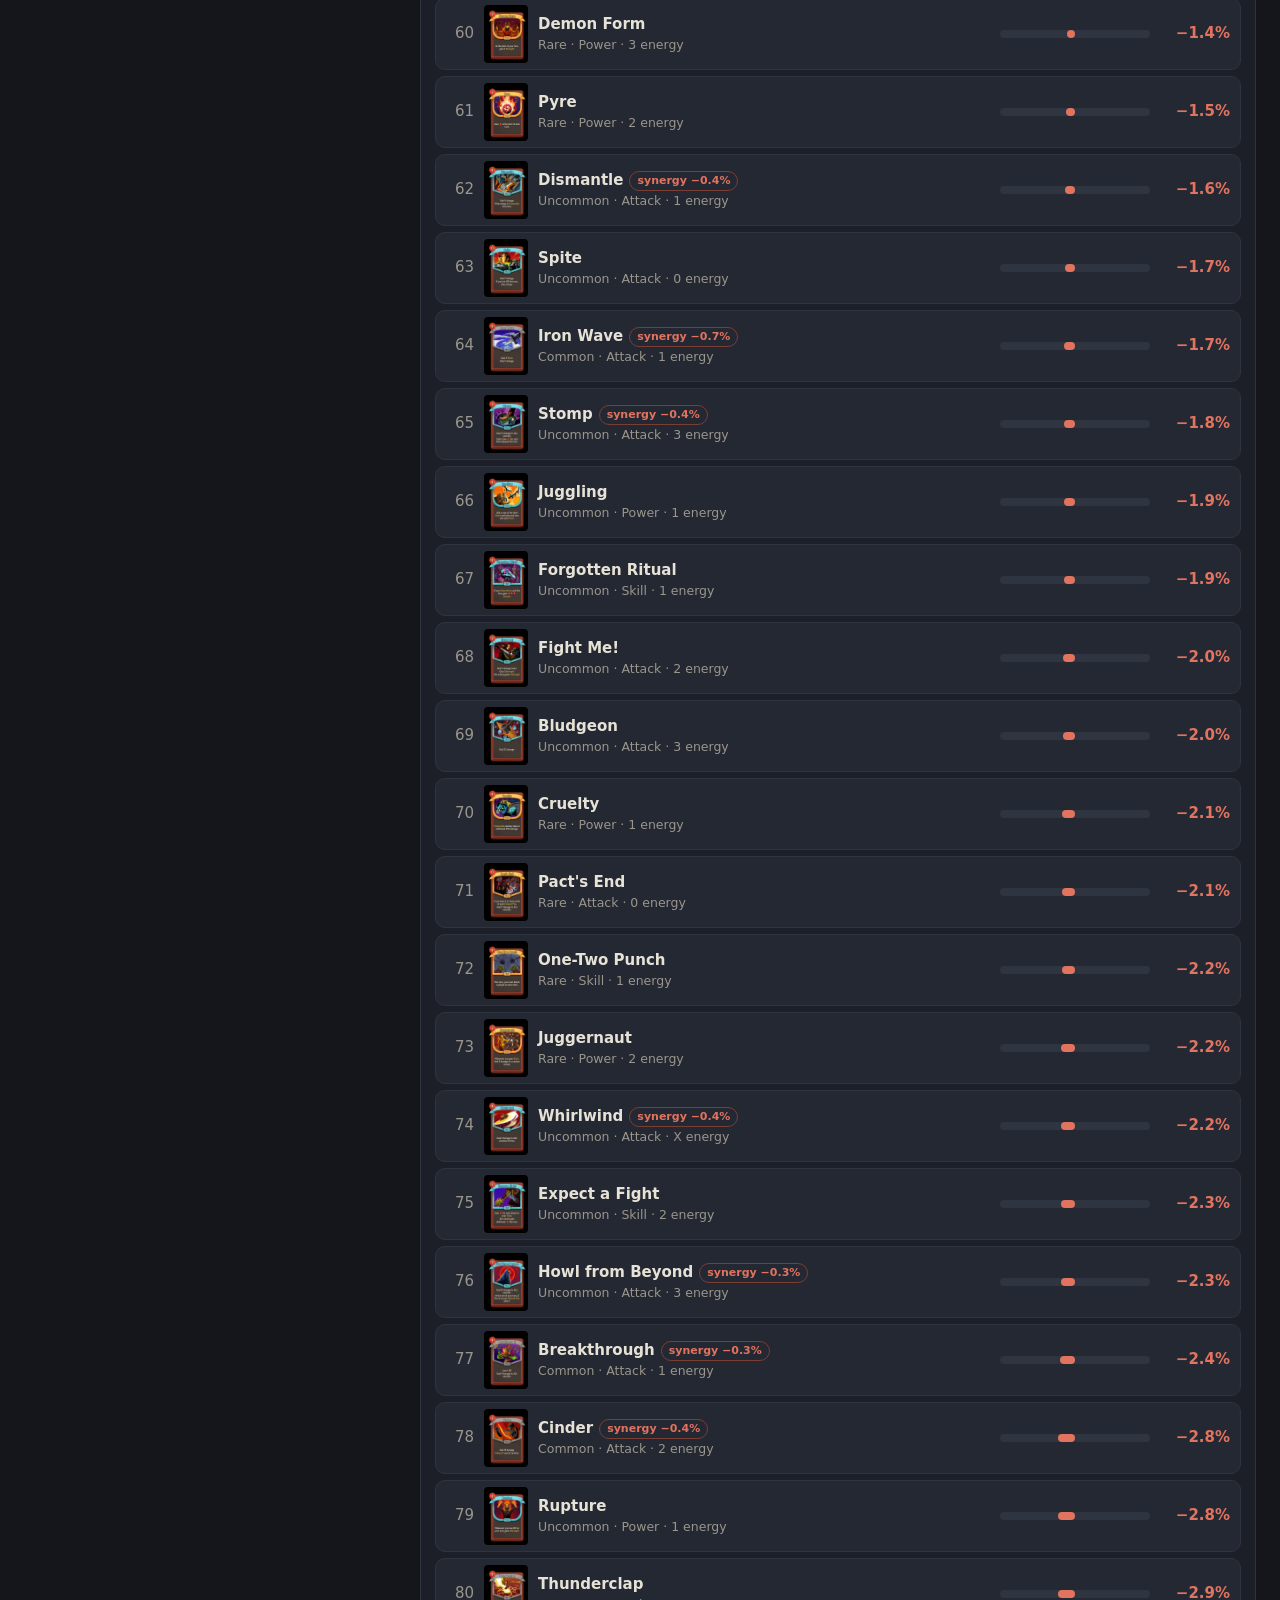
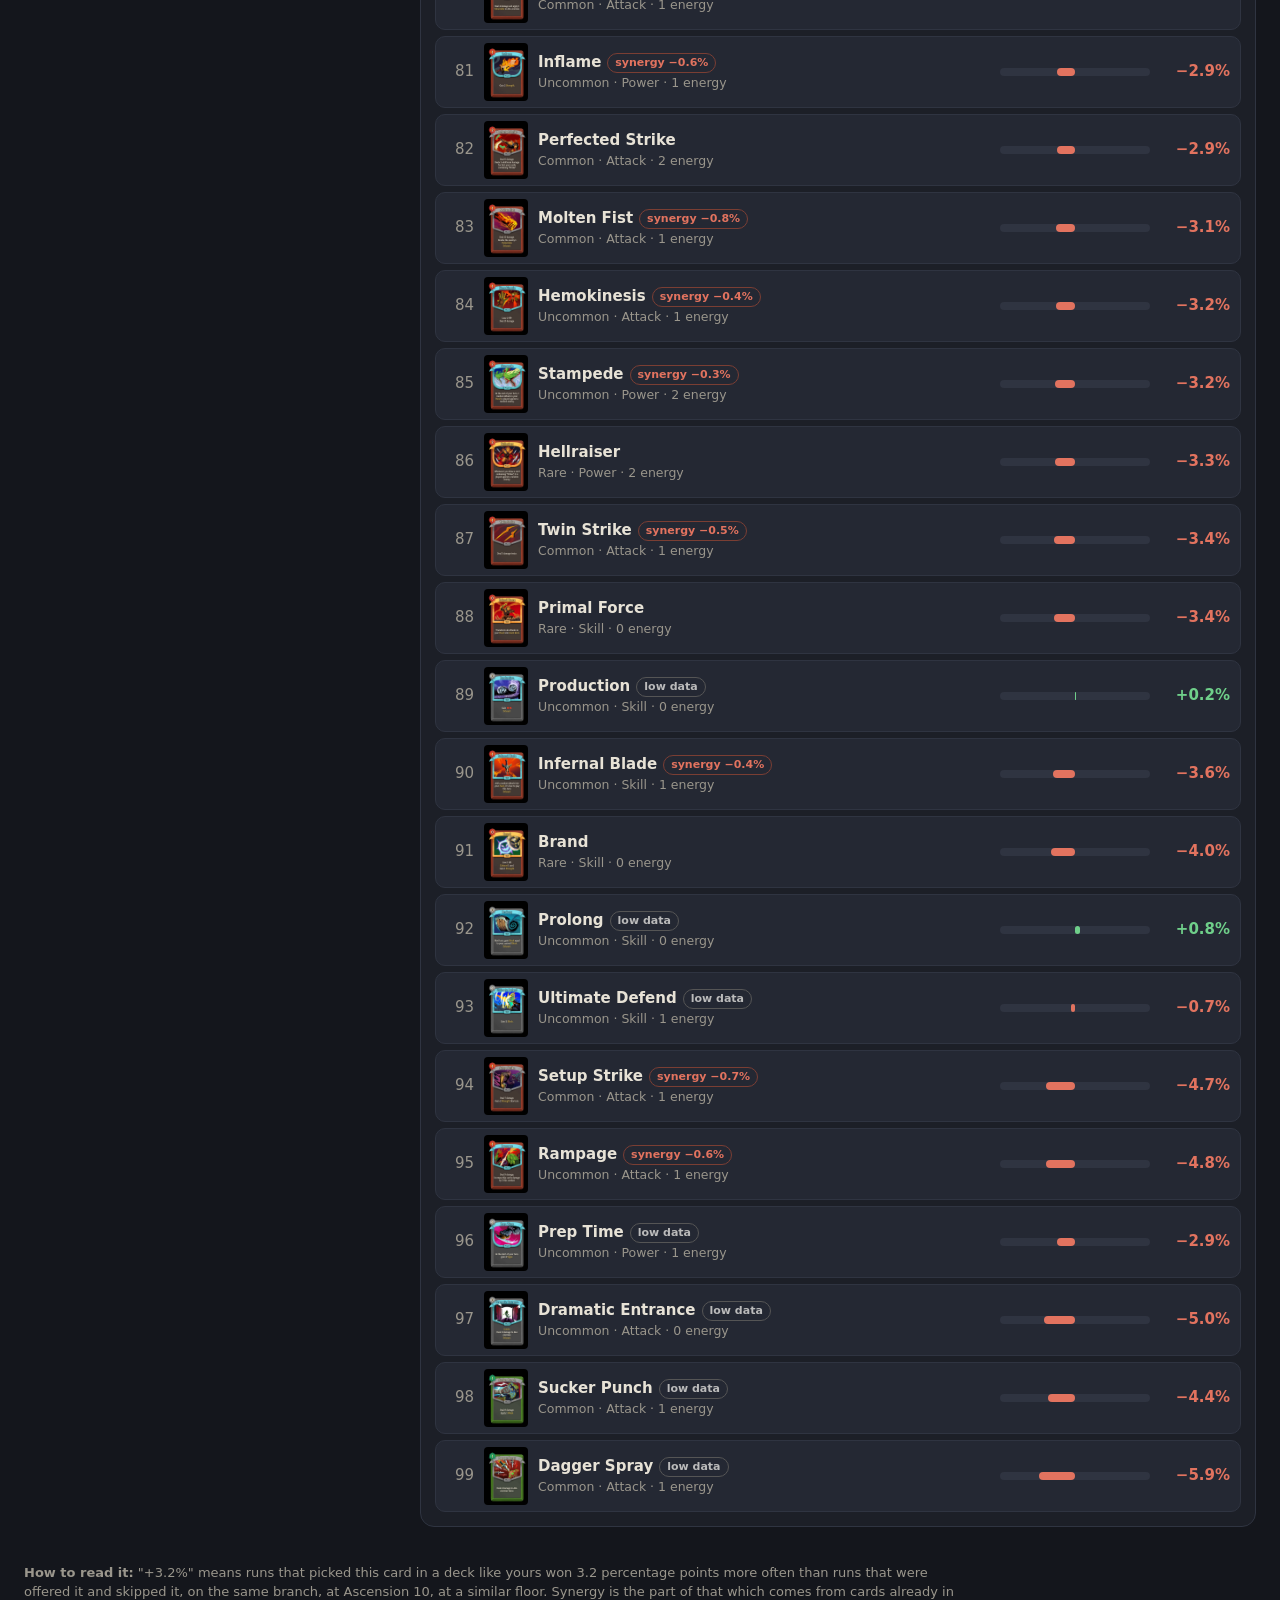
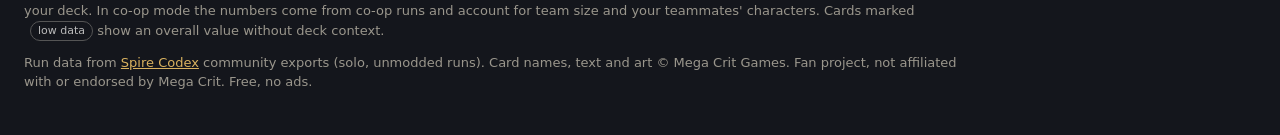
==== commit ed2466c8: "Add co-op mode: teammate-aware card scores and team lineup stats Co-Authored-By: Claude Opus 5.5 <no" ====
--- a/index.html
+++ b/index.html
@@ -14,6 +14,7 @@
     <span class="tag">A10 card advisor · Slay the Spire 2</span>
   </div>
   <div class="controls">
+    <div class="seg" id="mode"></div>
     <div class="seg" id="branch"></div>
     <div class="seg" id="chars"></div>
   </div>
@@ -36,6 +37,7 @@
       </div>
       <label class="floor">Floor <input id="floor" type="number" min="1" max="60" value="5"></label>
     </div>
+    <div id="mates" class="mates"></div>
     <ul id="deck-list" class="deck-list"></ul>
   </section>
 
@@ -46,6 +48,11 @@
     </div>
     <div class="slots" id="slots"></div>
     <div id="reward-result"></div>
+  </section>
+
+  <section class="panel team" id="team-panel" hidden>
+    <div class="panel-head"><h2>Your team</h2><span class="muted" id="team-n"></span></div>
+    <div id="team"></div>
   </section>
   </div>
 
@@ -63,7 +70,7 @@
 </main>
 
 <footer>
-  <p><b>How to read it:</b> "+3.2%" means runs that picked this card in a deck like yours won 3.2 percentage points more often than runs that were offered it and skipped it, on the same branch, at Ascension 10, at a similar floor. Synergy is the part of that which comes from cards already in your deck. Cards marked <span class="pill low">low data</span> show an overall value without deck context.</p>
+  <p><b>How to read it:</b> "+3.2%" means runs that picked this card in a deck like yours won 3.2 percentage points more often than runs that were offered it and skipped it, on the same branch, at Ascension 10, at a similar floor. Synergy is the part of that which comes from cards already in your deck. In co-op mode the numbers come from co-op runs and account for team size and your teammates' characters. Cards marked <span class="pill low">low data</span> show an overall value without deck context.</p>
   <p>Run data from <a href="https://spire-codex.com" target="_blank" rel="noopener">Spire Codex</a> community exports (solo, unmodded runs). Card names, text and art © Mega Crit Games. Fan project, not affiliated with or endorsed by Mega Crit. Free, no ads.</p>
 </footer>
 <script src="app.js"></script>
--- a/style.css
+++ b/style.css
@@ -85,3 +85,11 @@
   .detail img{width:160px}
   header{padding:14px 12px}
 }
+
+.mates{display:flex;gap:6px;flex-wrap:wrap;margin-top:8px;align-items:center}
+.mates select{background:var(--panel2);border:1px solid var(--line);color:var(--text);border-radius:8px;padding:6px 8px;font:inherit}
+.team-row{display:grid;grid-template-columns:1fr 70px 110px;gap:8px;align-items:center;padding:5px 6px;border-radius:8px;font-size:14px}
+.team-row.me{background:var(--panel2);outline:1px solid var(--gold)}
+.team-row .lu{display:flex;gap:4px;flex-wrap:wrap}
+.chip{font-size:12px;padding:1px 7px;border-radius:999px;border:1px solid var(--line)}
+.team h3{font:600 14px Georgia,serif;margin:10px 0 4px;color:var(--gold)}
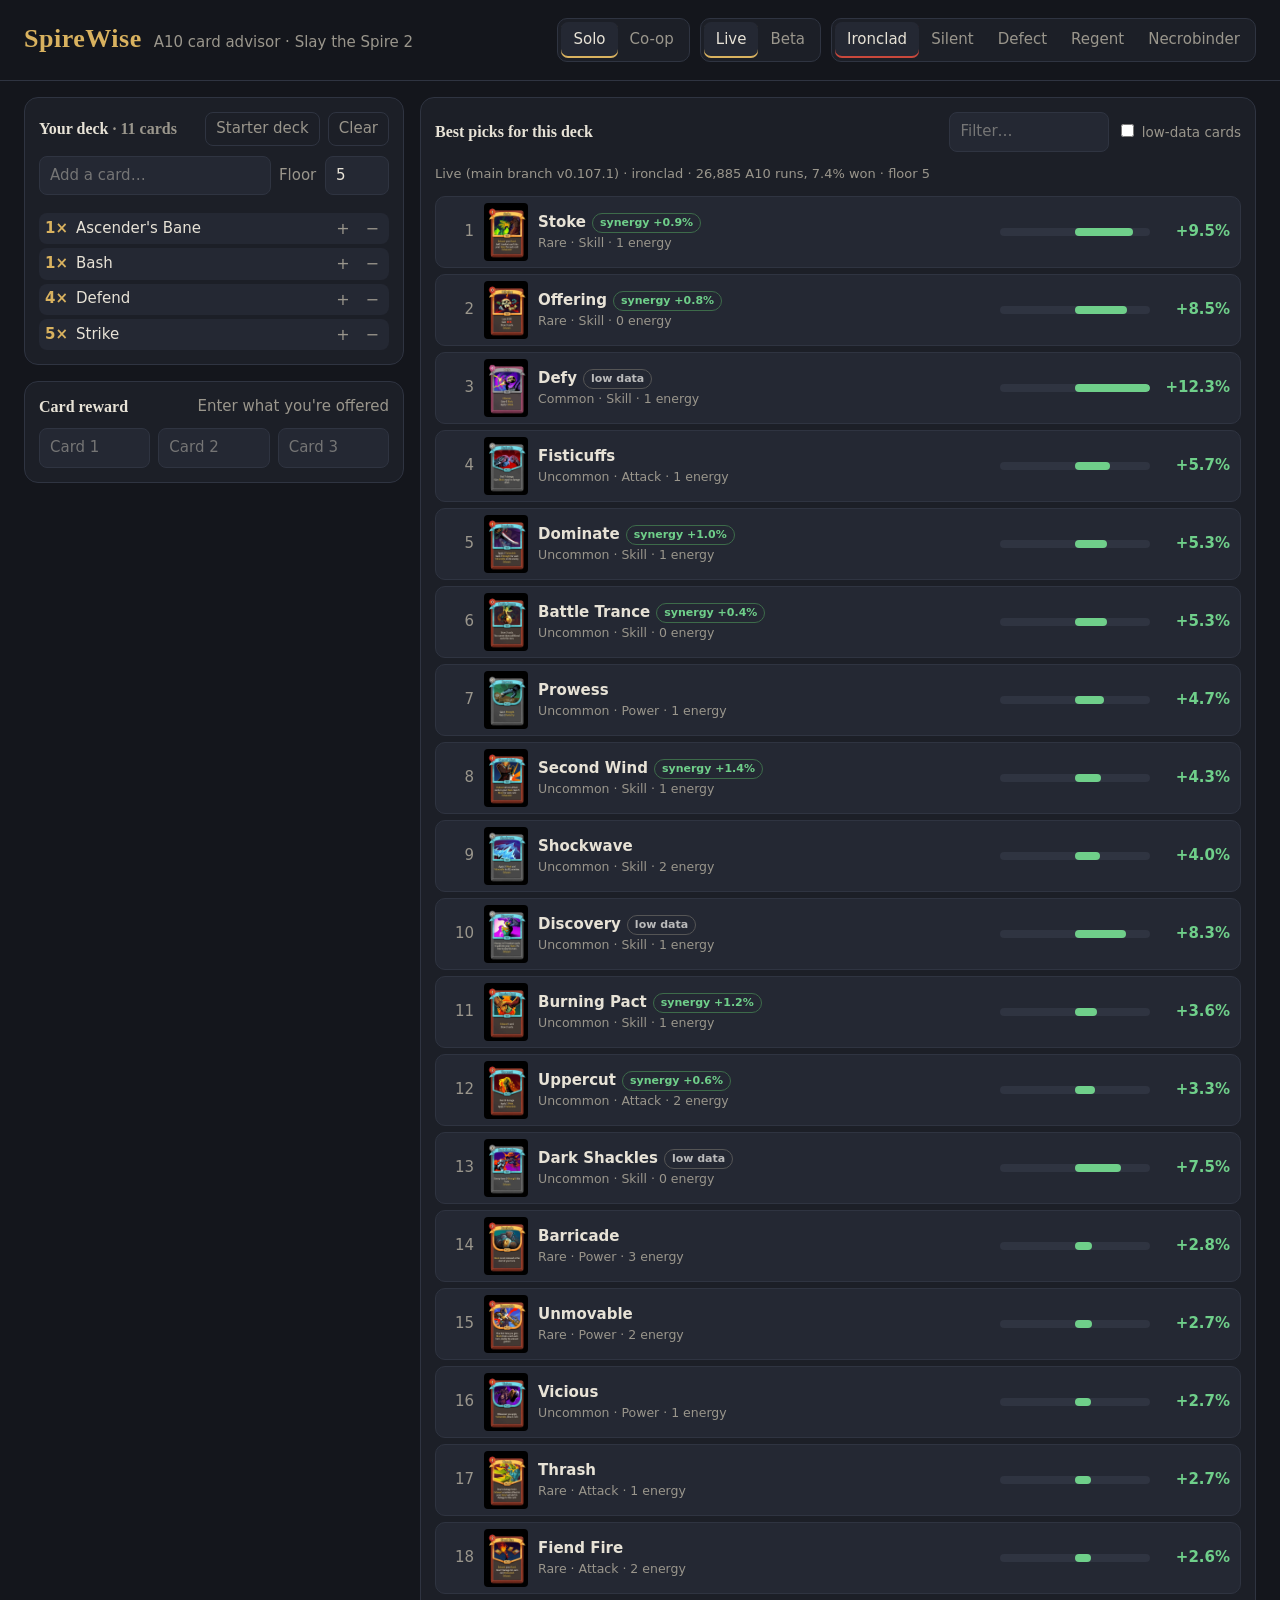
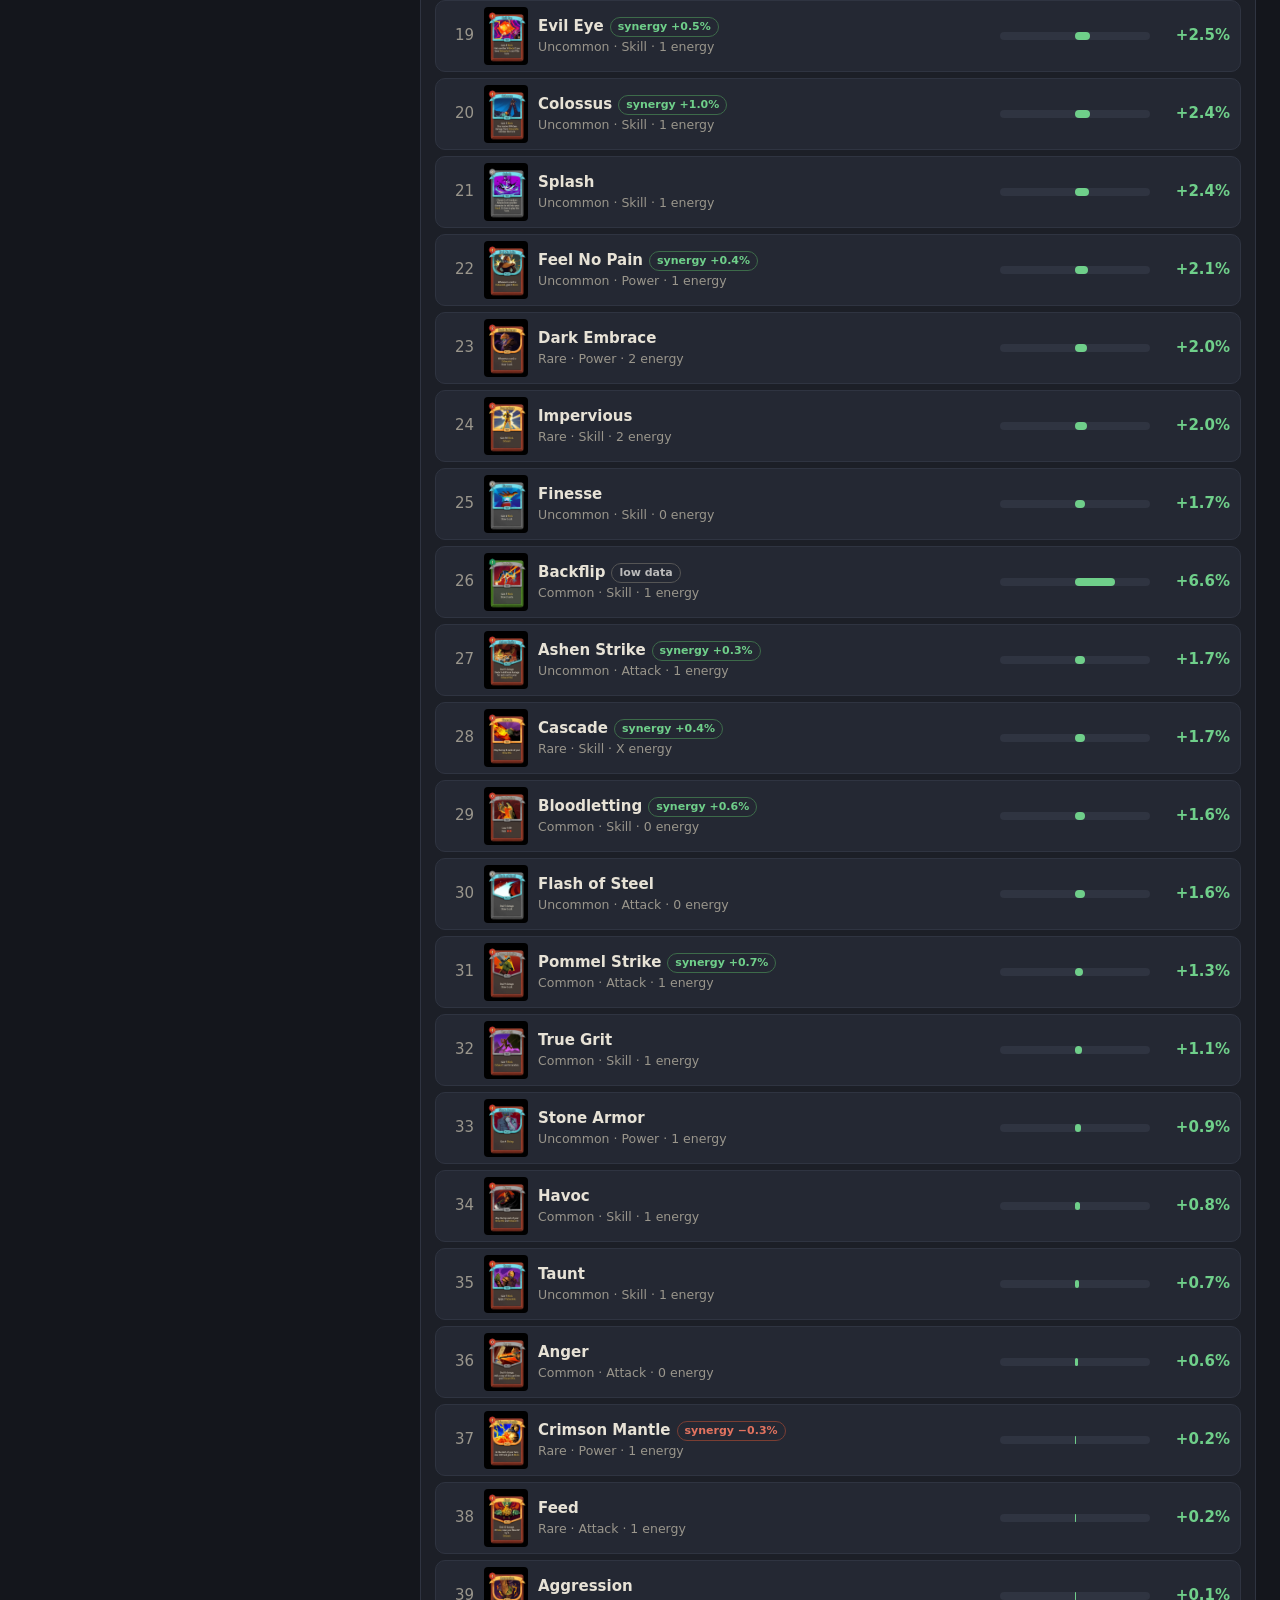
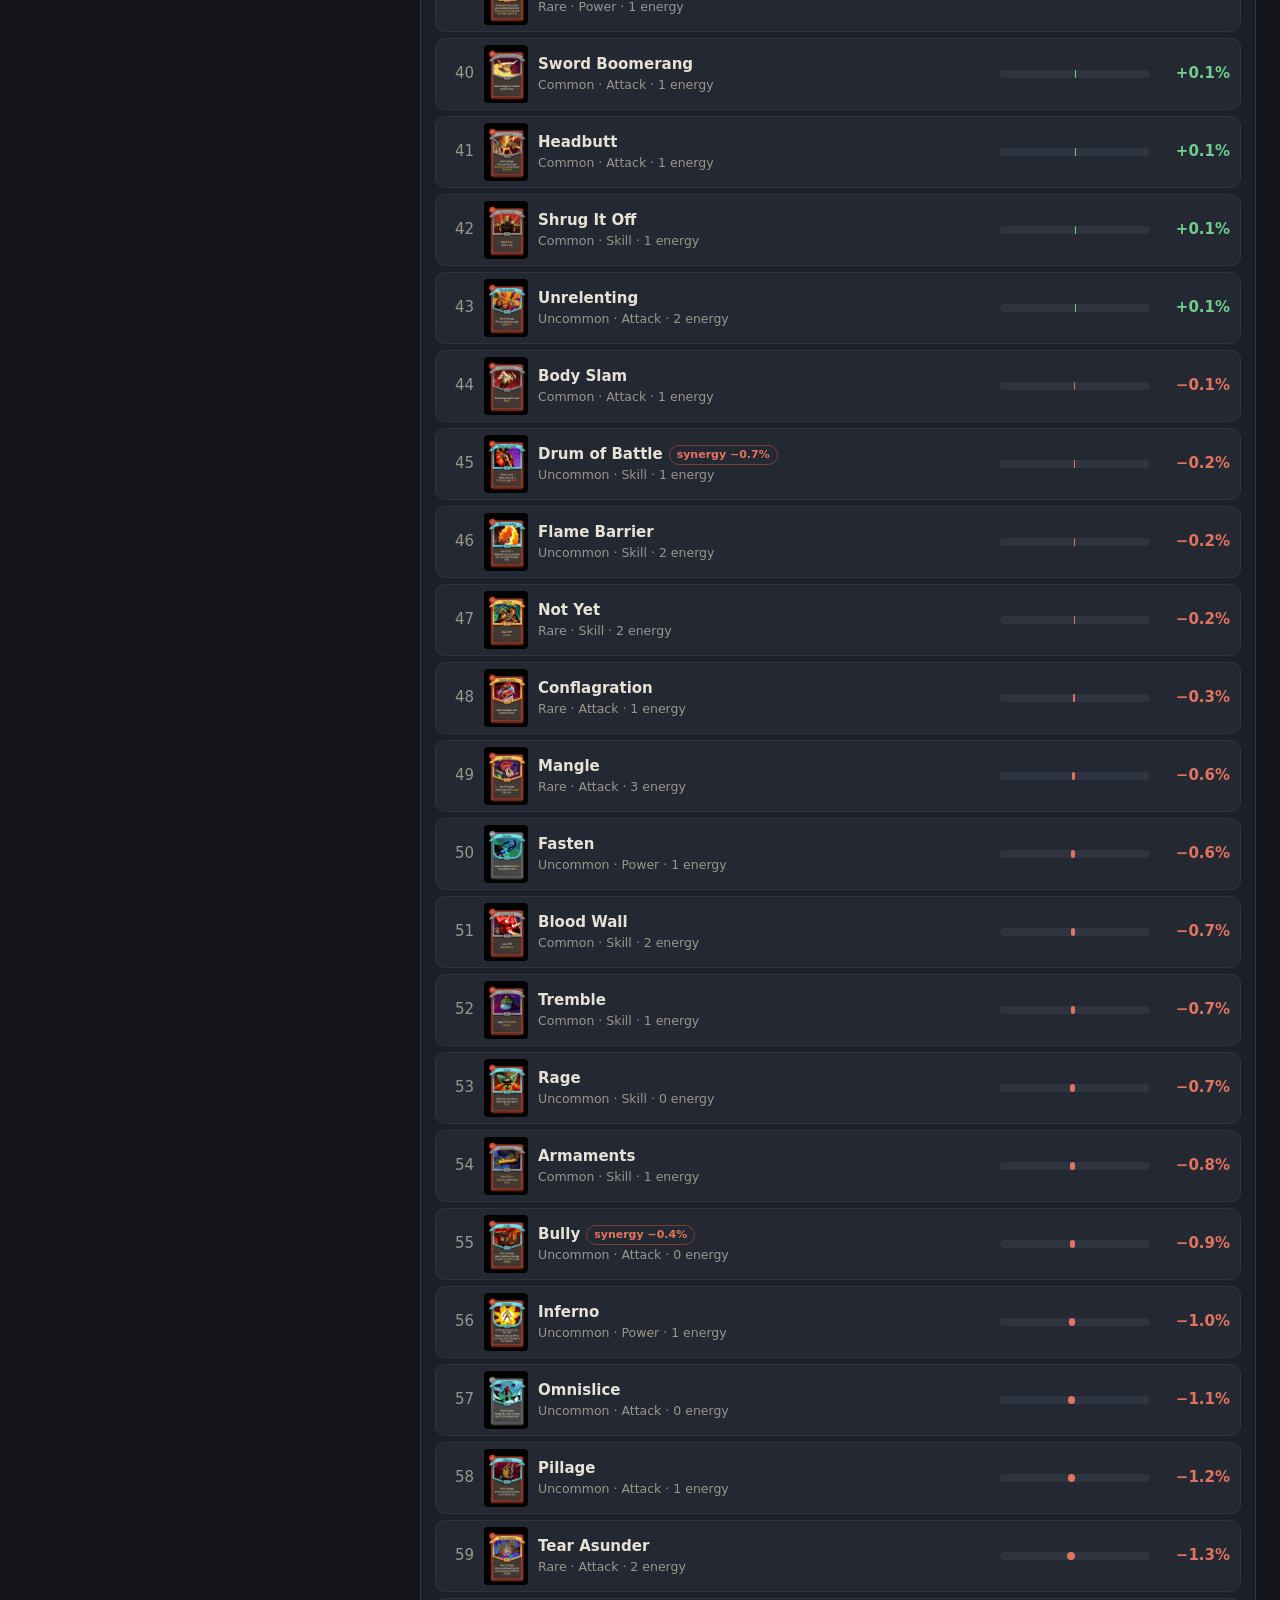
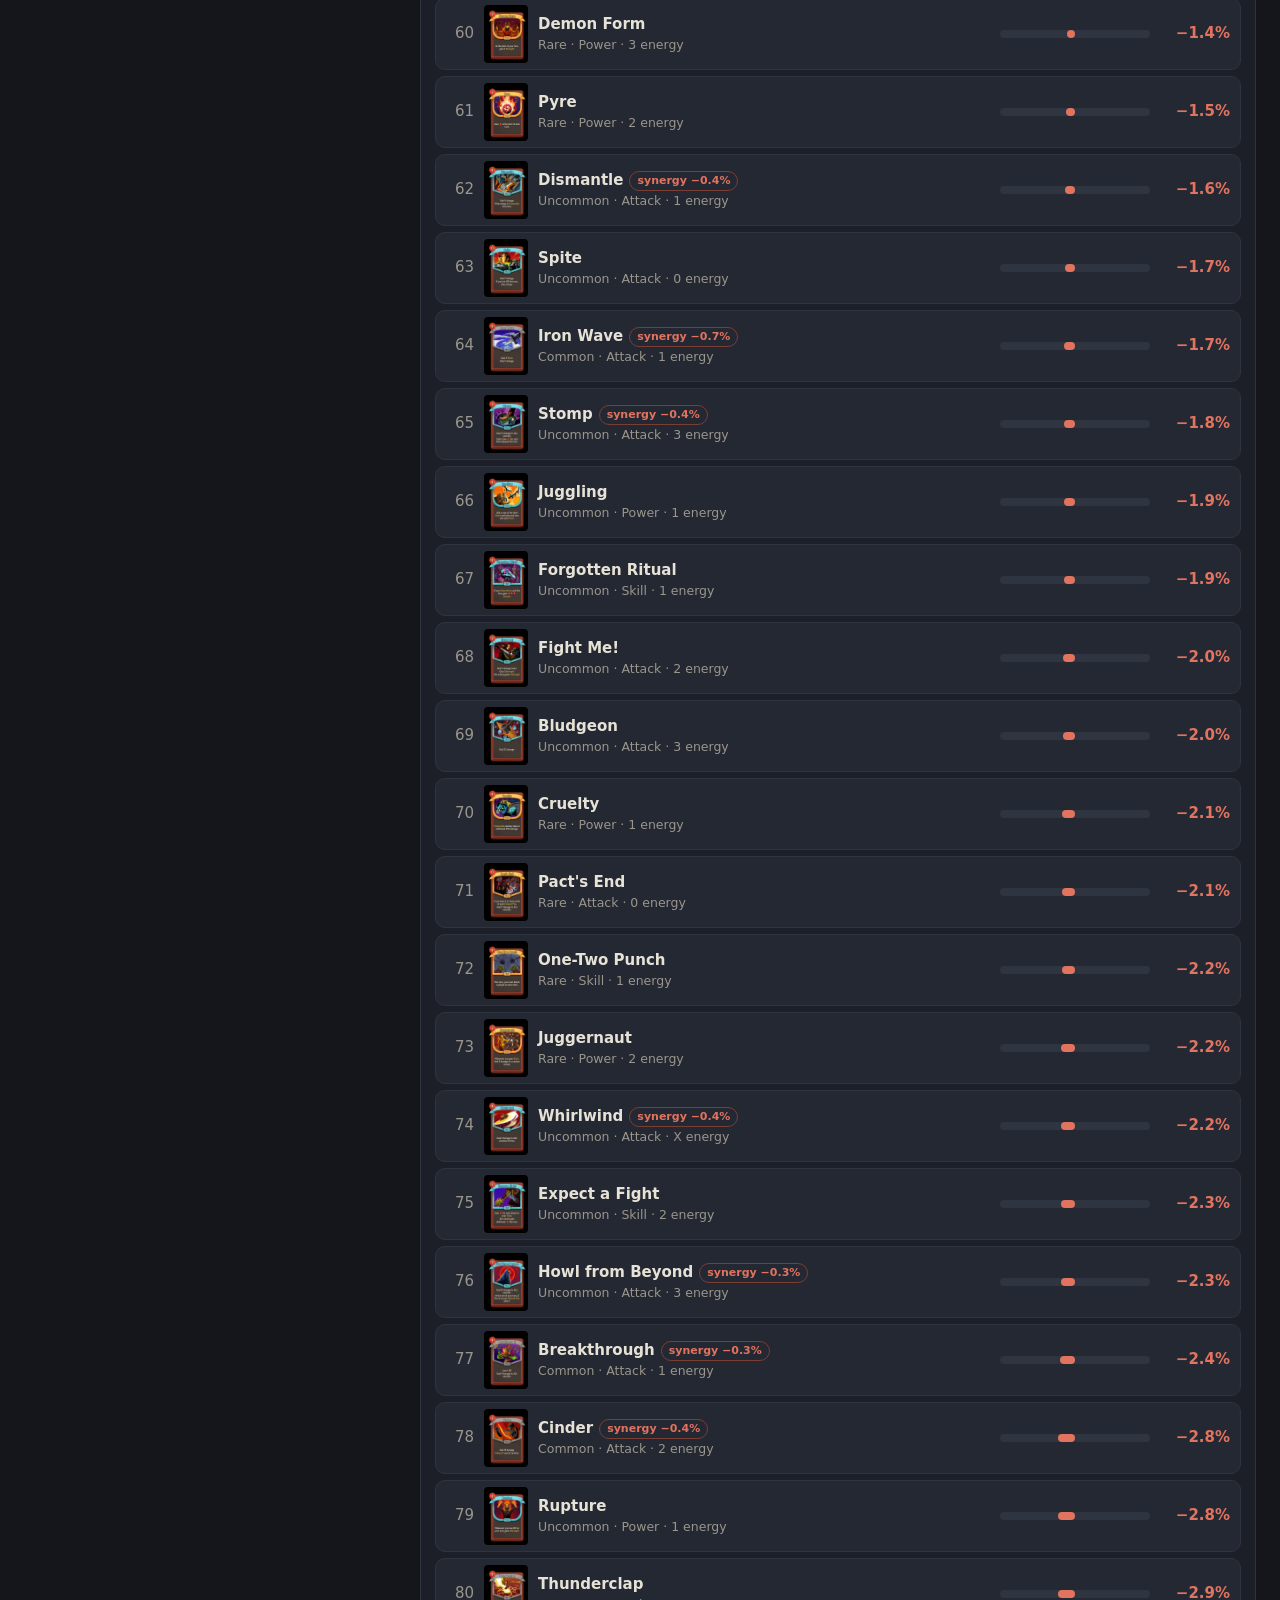
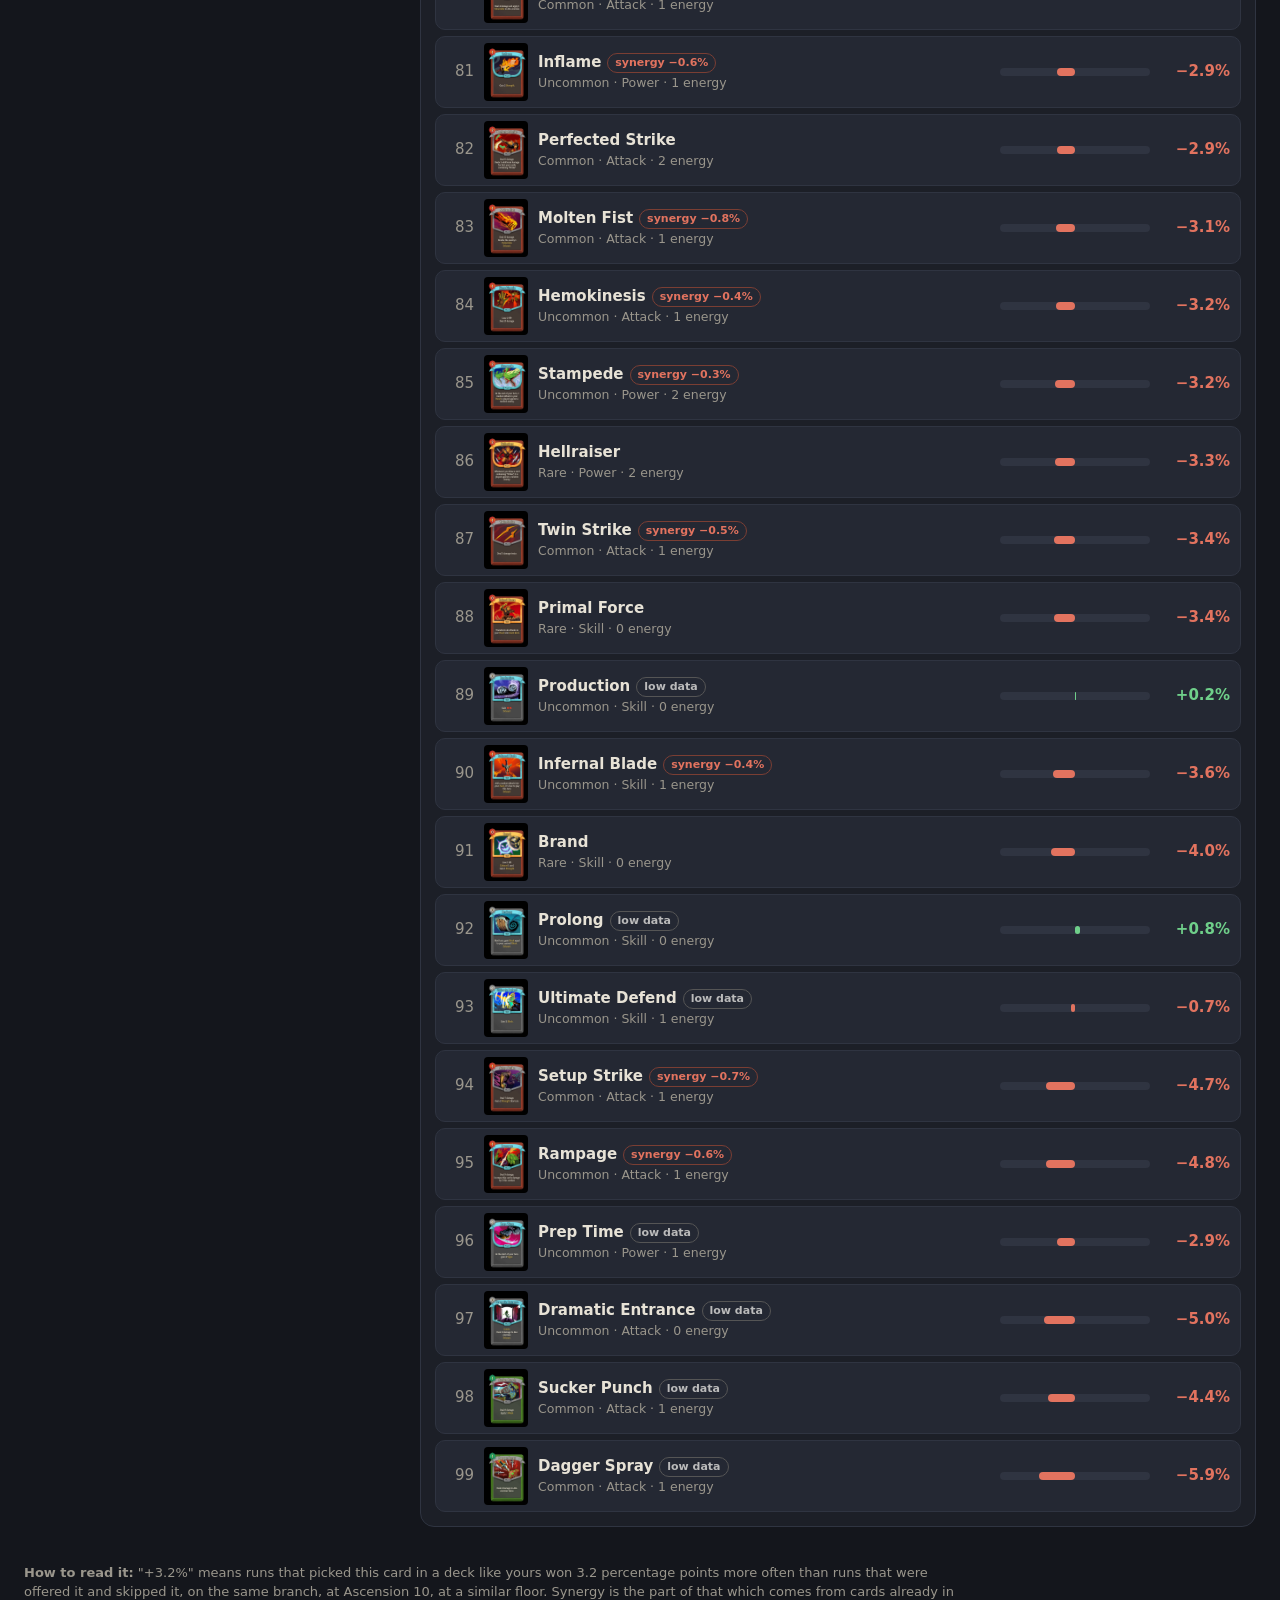
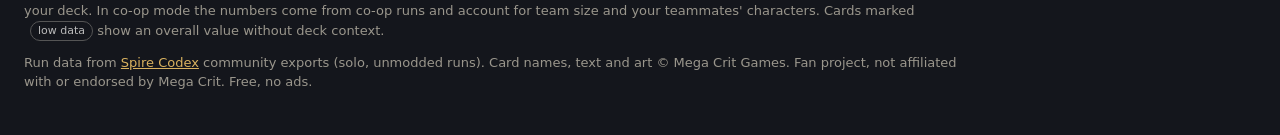
==== commit e9fa27f7: "Rename to SpireWise; add MIT license for code Co-Authored-By: Claude Opus 5.5 <noreply@anthropic.com" ====
--- a/index.html
+++ b/index.html
@@ -3,14 +3,14 @@
 <head>
 <meta charset="utf-8">
 <meta name="viewport" content="width=device-width, initial-scale=1">
-<title>Spirewise — A10 card advisor for Slay the Spire 2</title>
+<title>SpireWise — A10 card advisor for Slay the Spire 2</title>
 <meta name="description" content="Which card should you pick? Win-rate gain for every card given your current Slay the Spire 2 deck, from 100k+ Ascension 10 runs.">
 <link rel="stylesheet" href="style.css">
 </head>
 <body>
 <header>
   <div class="brand">
-    <h1>Spirewise</h1>
+    <h1>SpireWise</h1>
     <span class="tag">A10 card advisor · Slay the Spire 2</span>
   </div>
   <div class="controls">
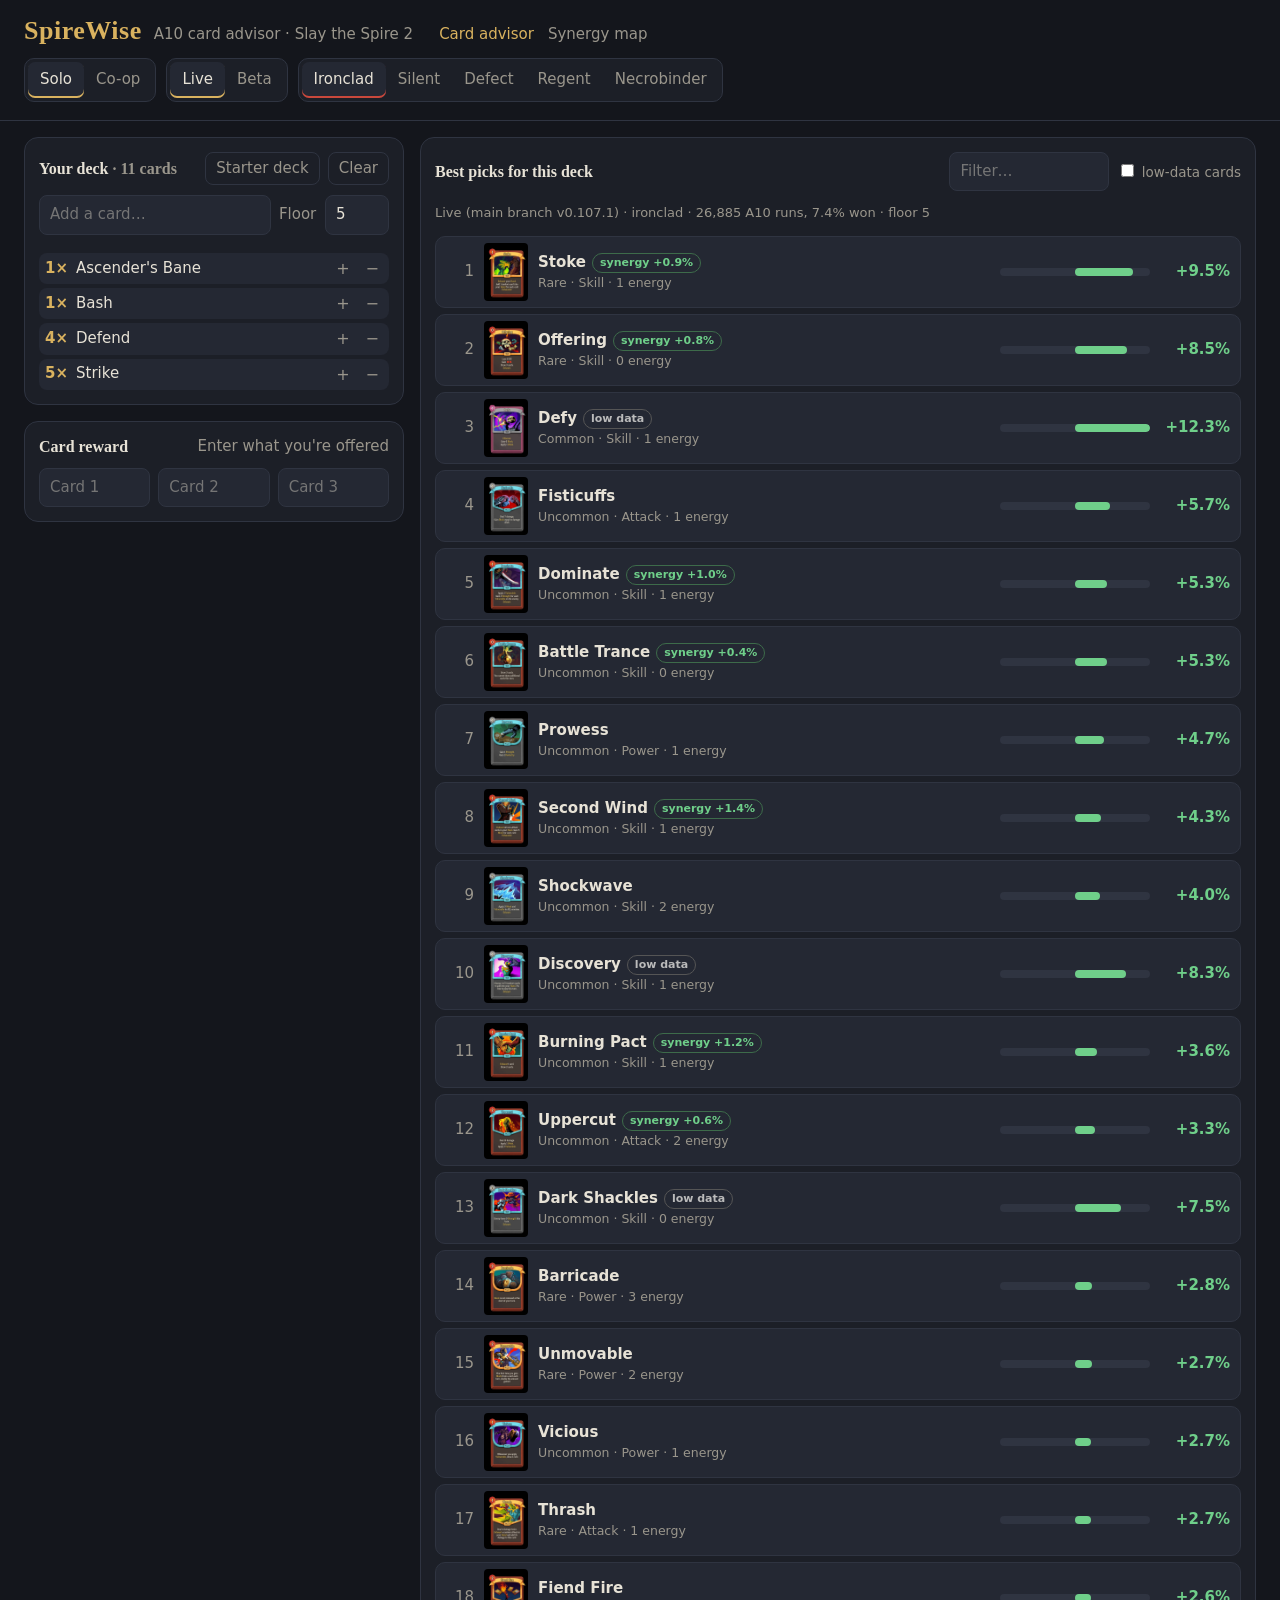
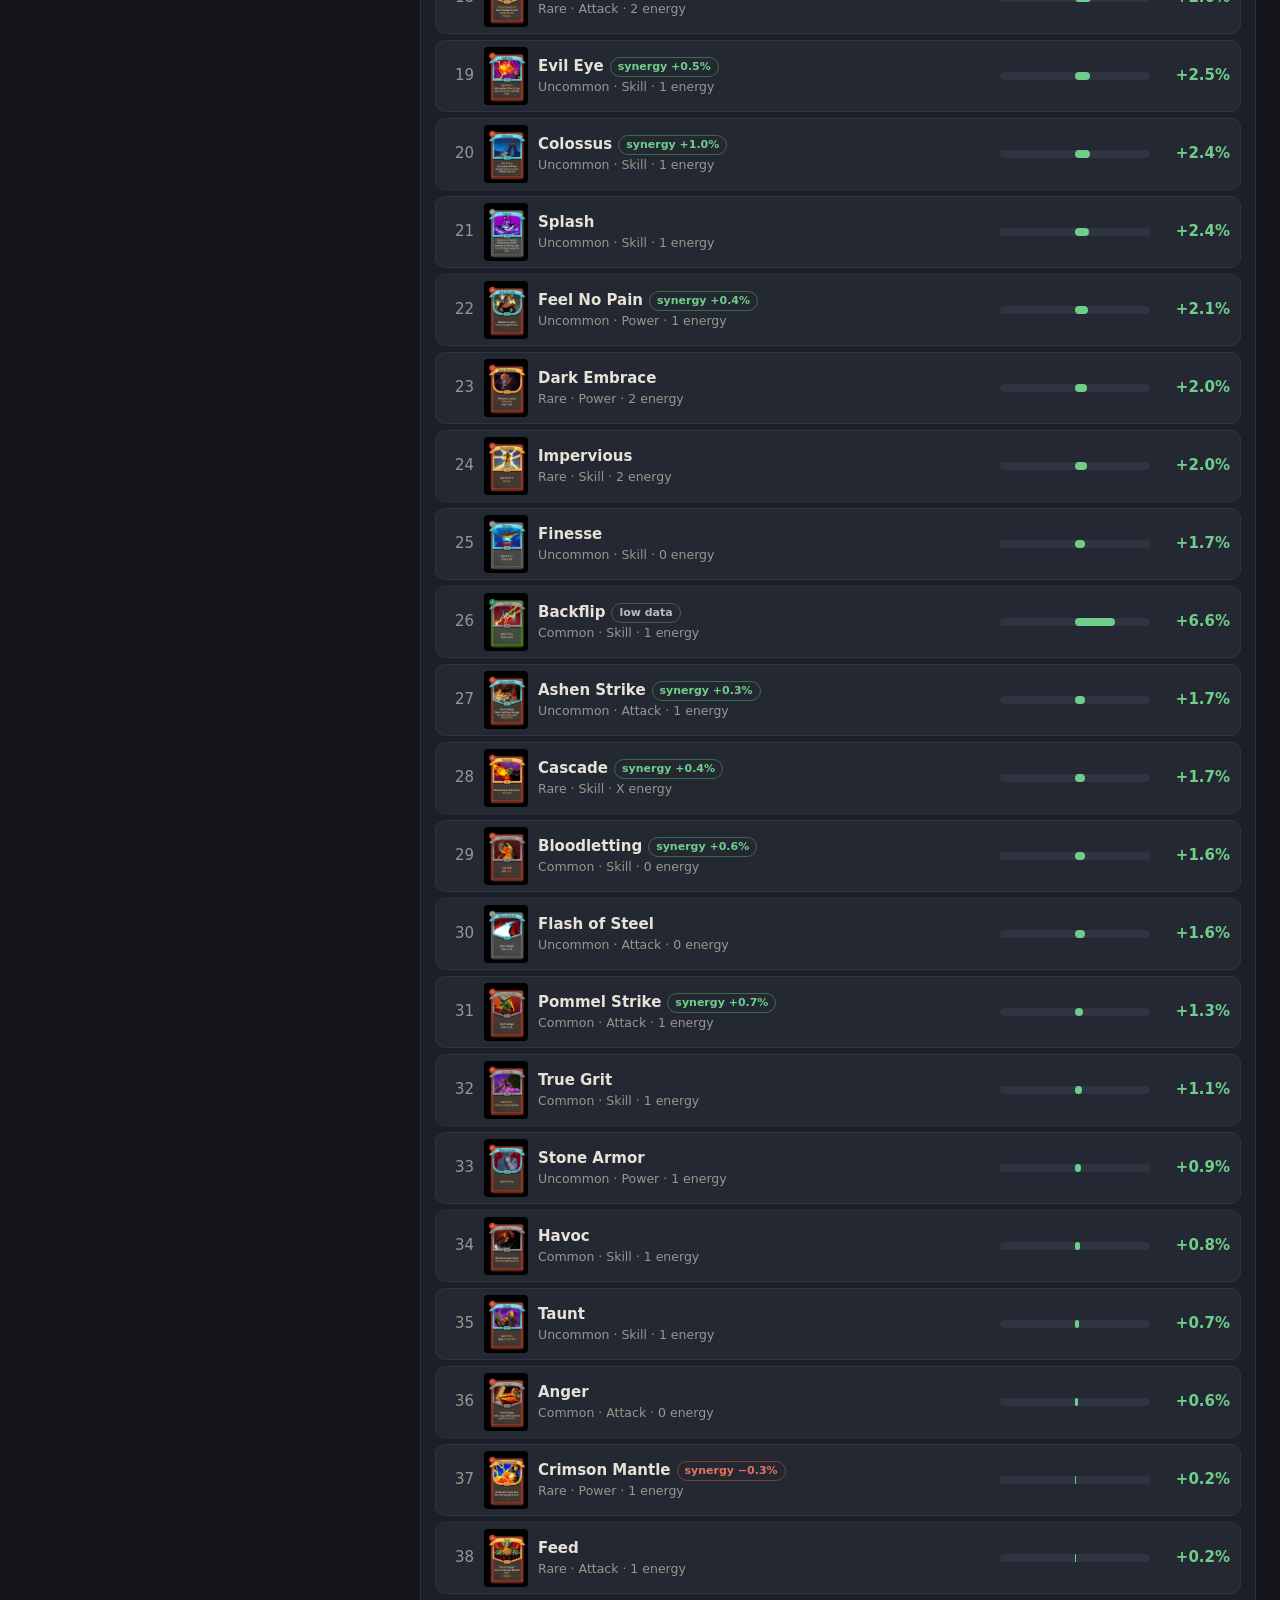
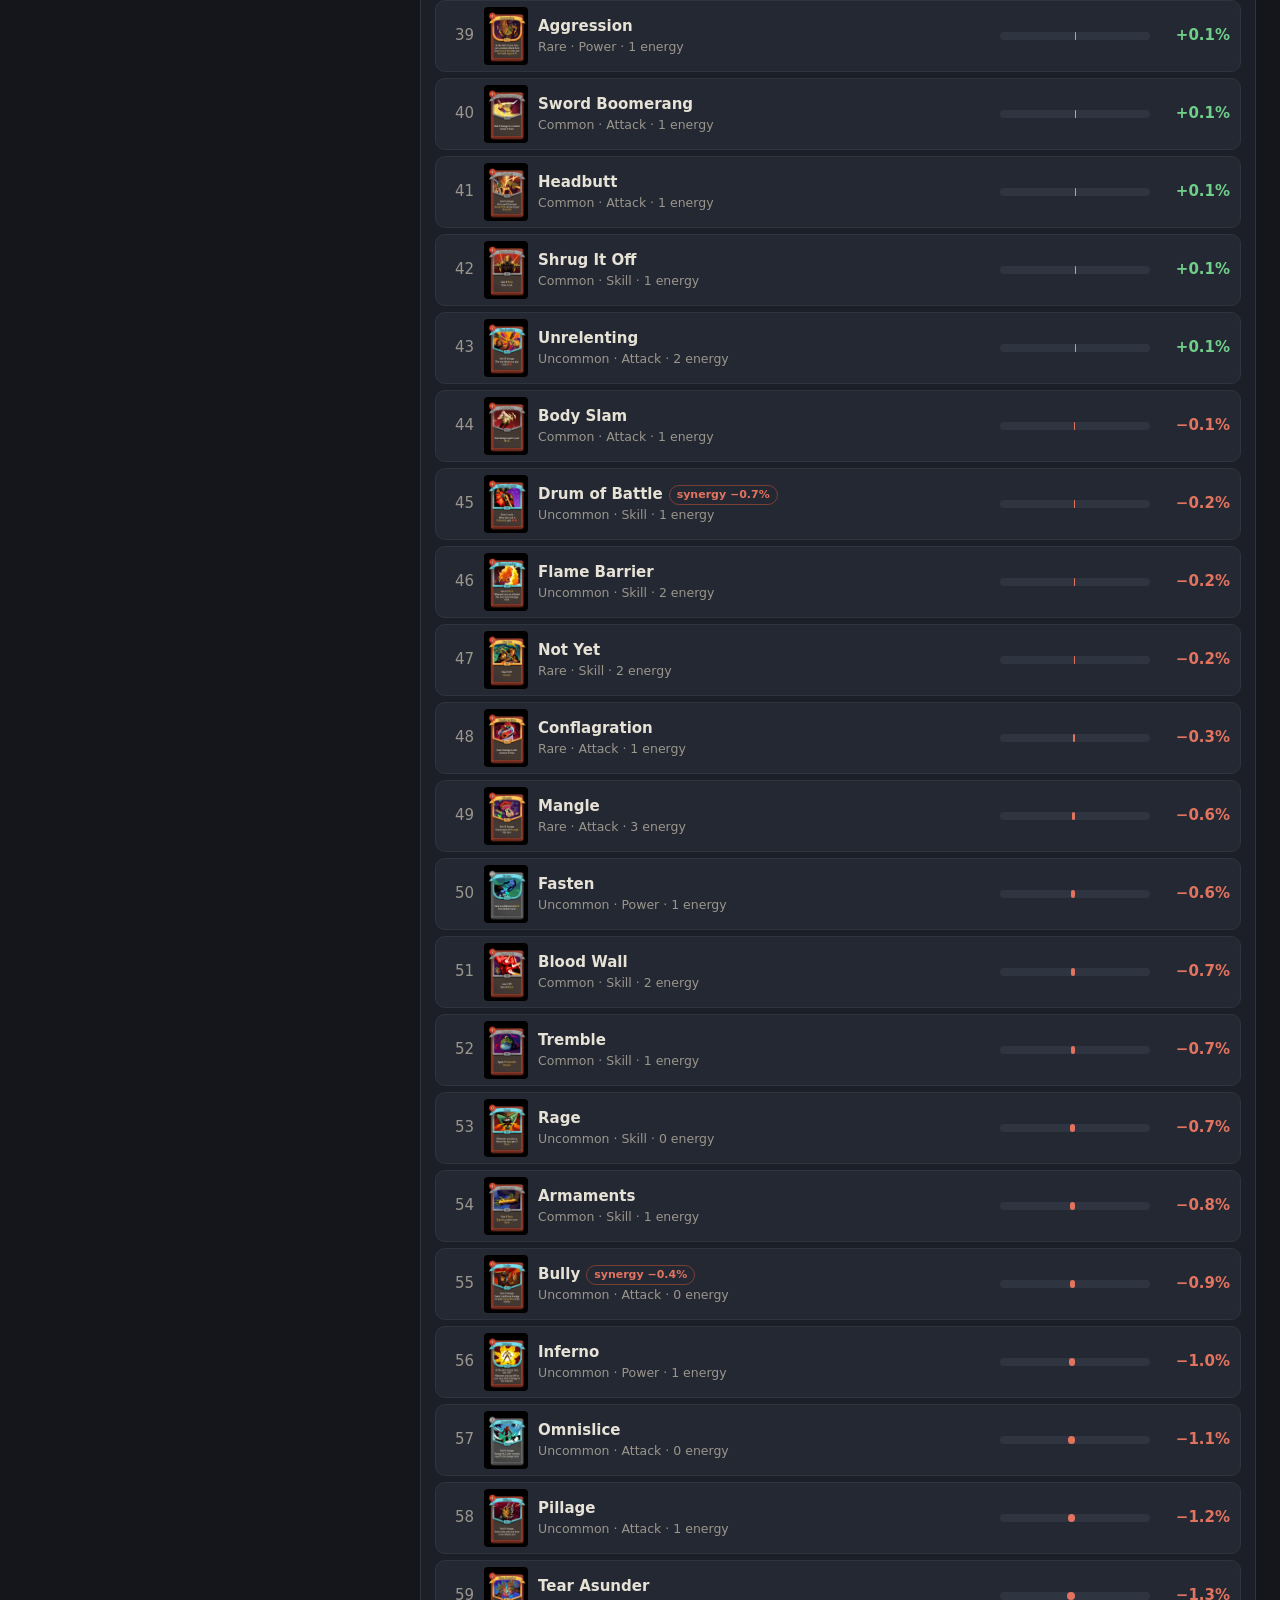
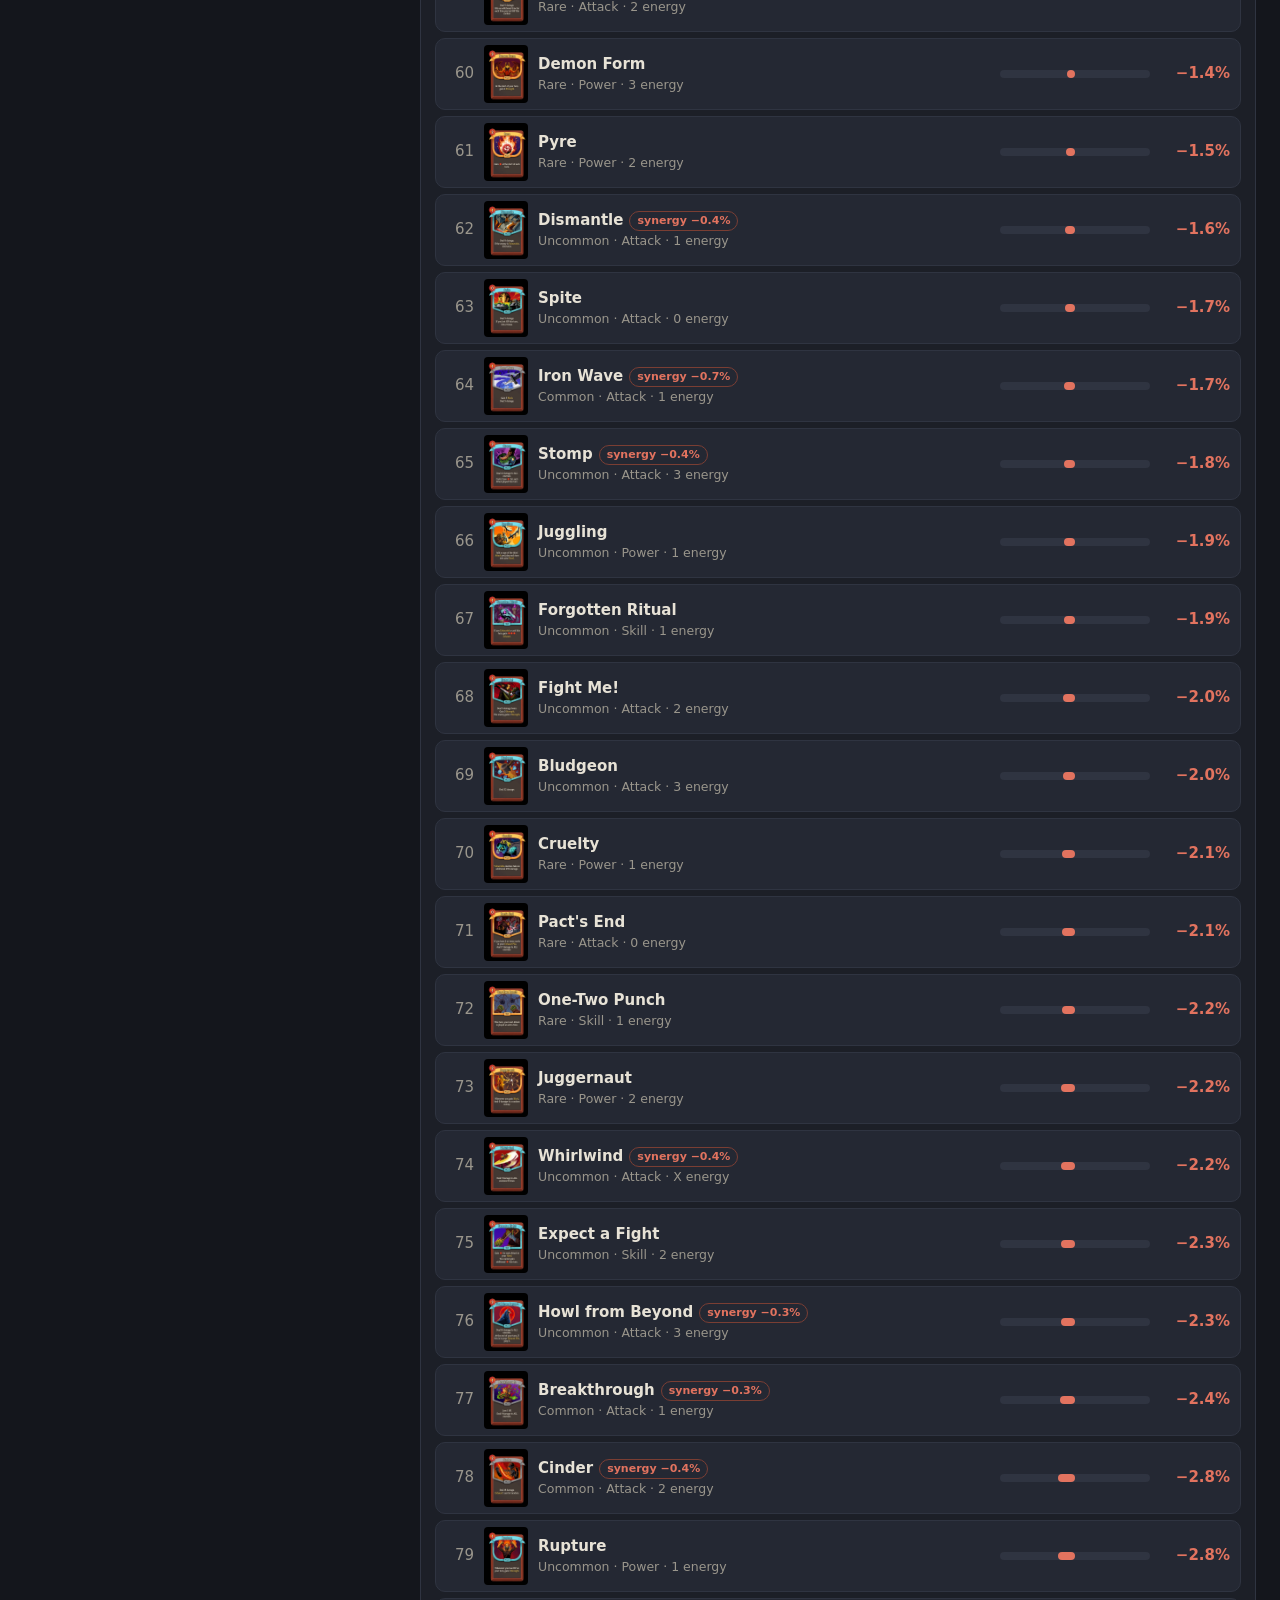
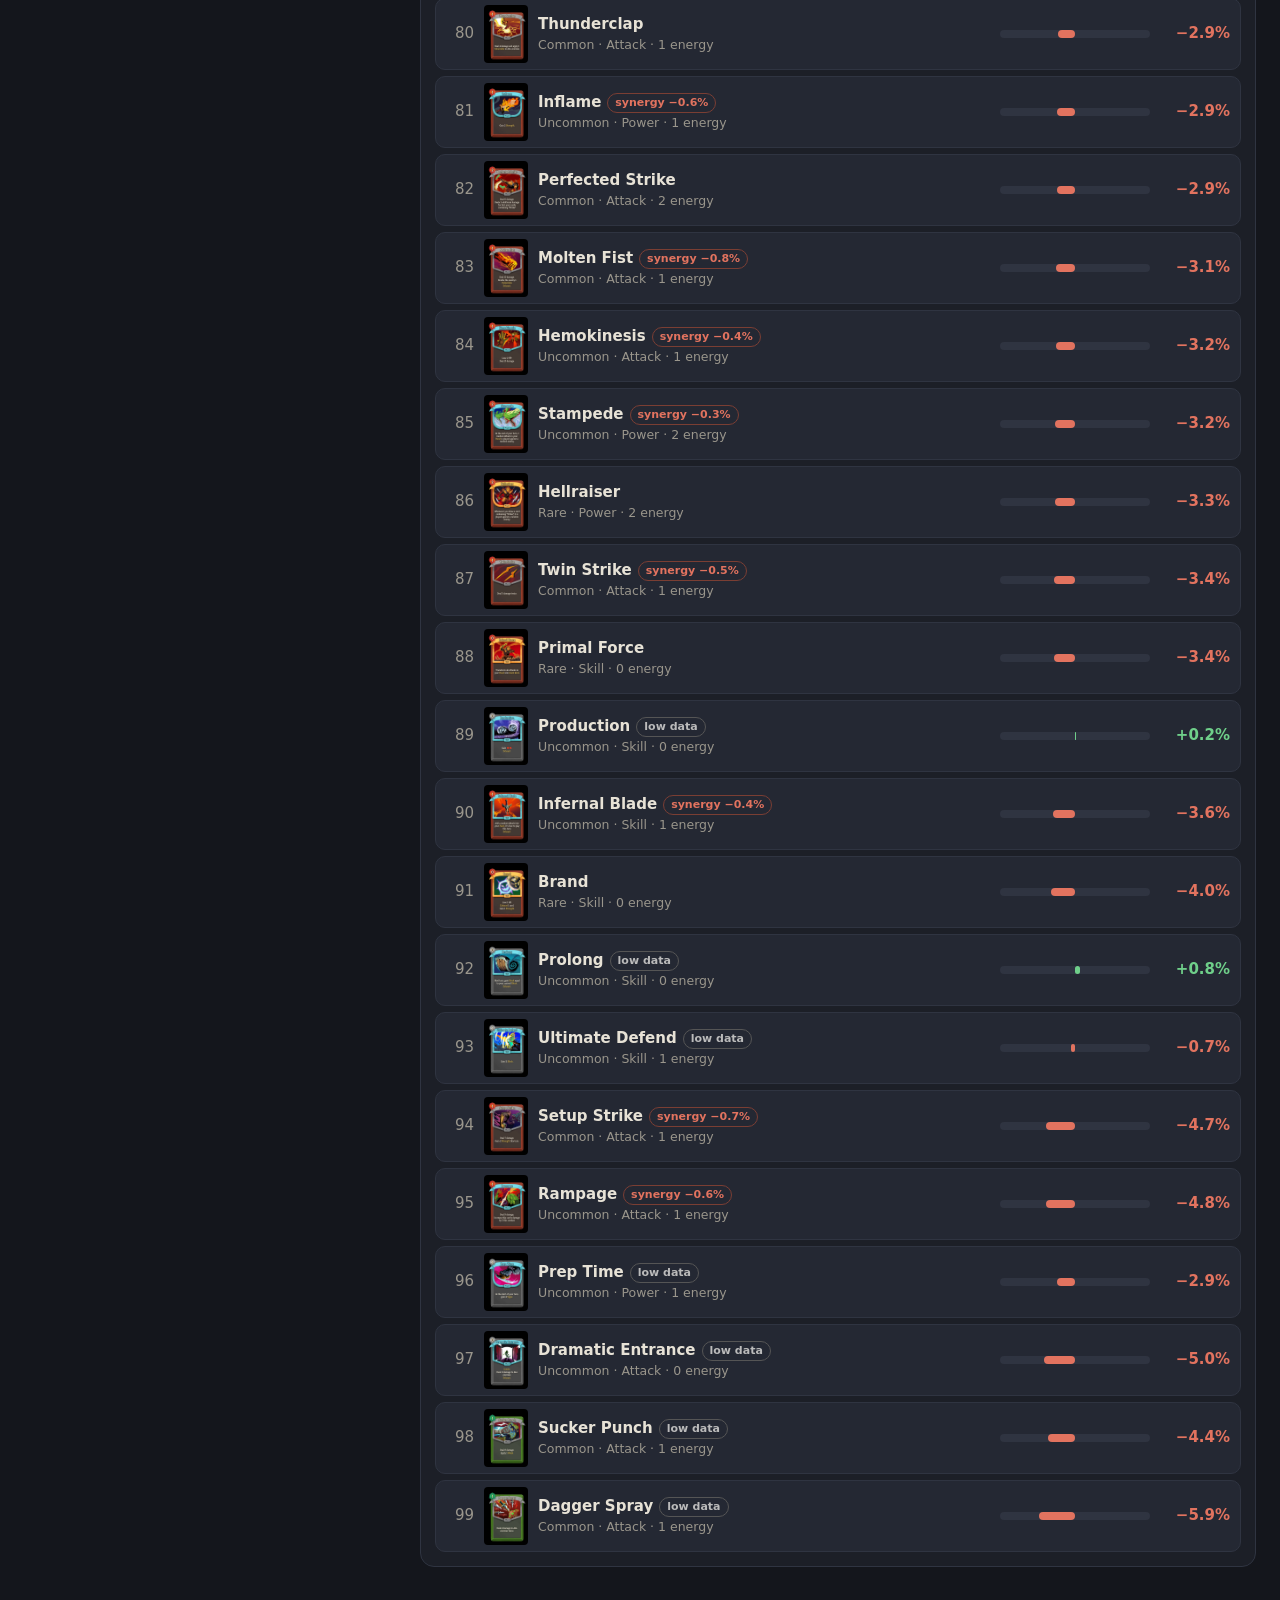
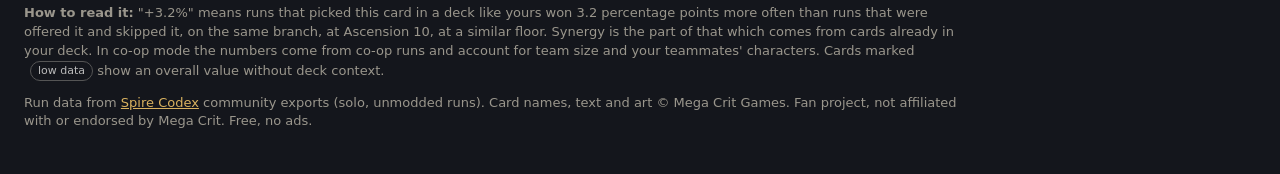
==== commit c15b02af: "Add synergy map: card network of which cards win and lose more together Co-Authored-By: Claude Opus " ====
--- a/index.html
+++ b/index.html
@@ -12,6 +12,7 @@
   <div class="brand">
     <h1>SpireWise</h1>
     <span class="tag">A10 card advisor · Slay the Spire 2</span>
+    <nav class="links"><a href="index.html" class="on">Card advisor</a><a href="graph.html">Synergy map</a></nav>
   </div>
   <div class="controls">
     <div class="seg" id="mode"></div>
--- a/style.css
+++ b/style.css
@@ -93,3 +93,6 @@
 .team-row .lu{display:flex;gap:4px;flex-wrap:wrap}
 .chip{font-size:12px;padding:1px 7px;border-radius:999px;border:1px solid var(--line)}
 .team h3{font:600 14px Georgia,serif;margin:10px 0 4px;color:var(--gold)}
+
+nav.links a{color:var(--muted);text-decoration:none;margin-left:14px}
+nav.links a.on,nav.links a:hover{color:var(--gold)}
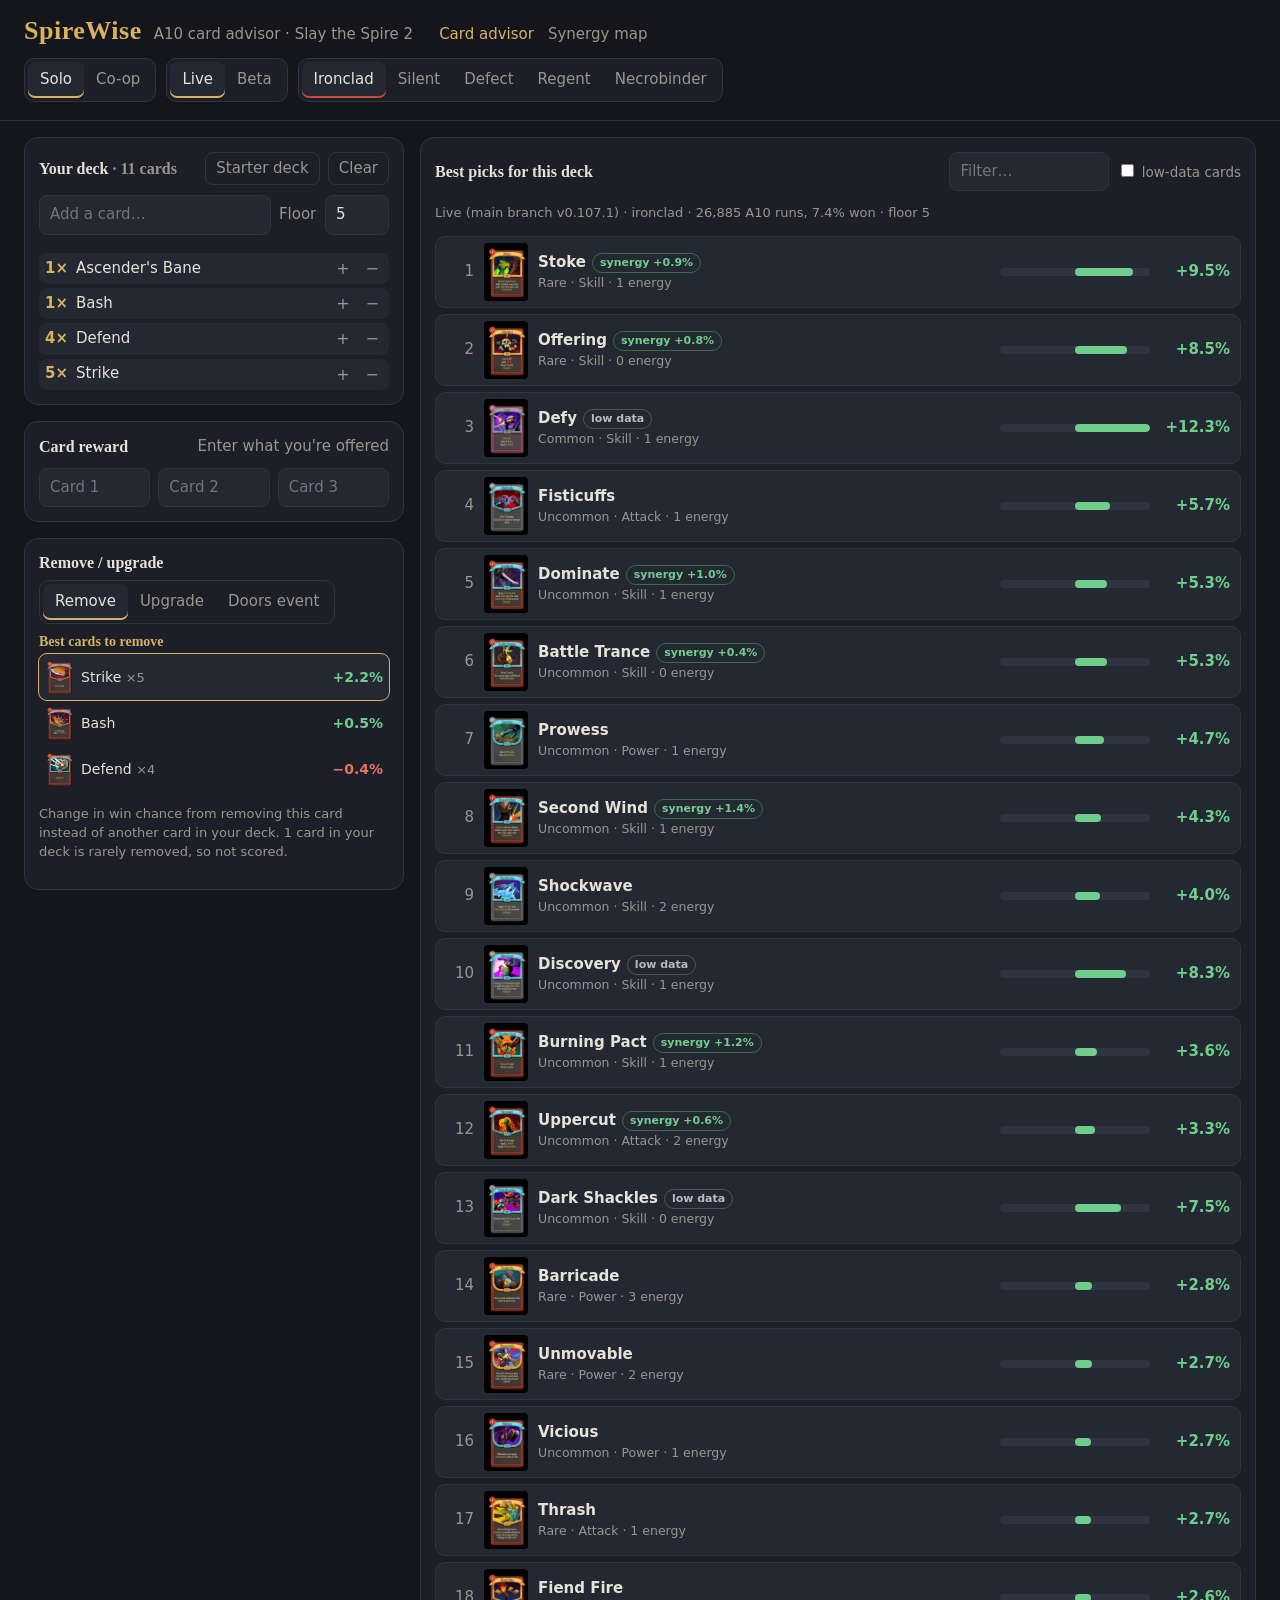
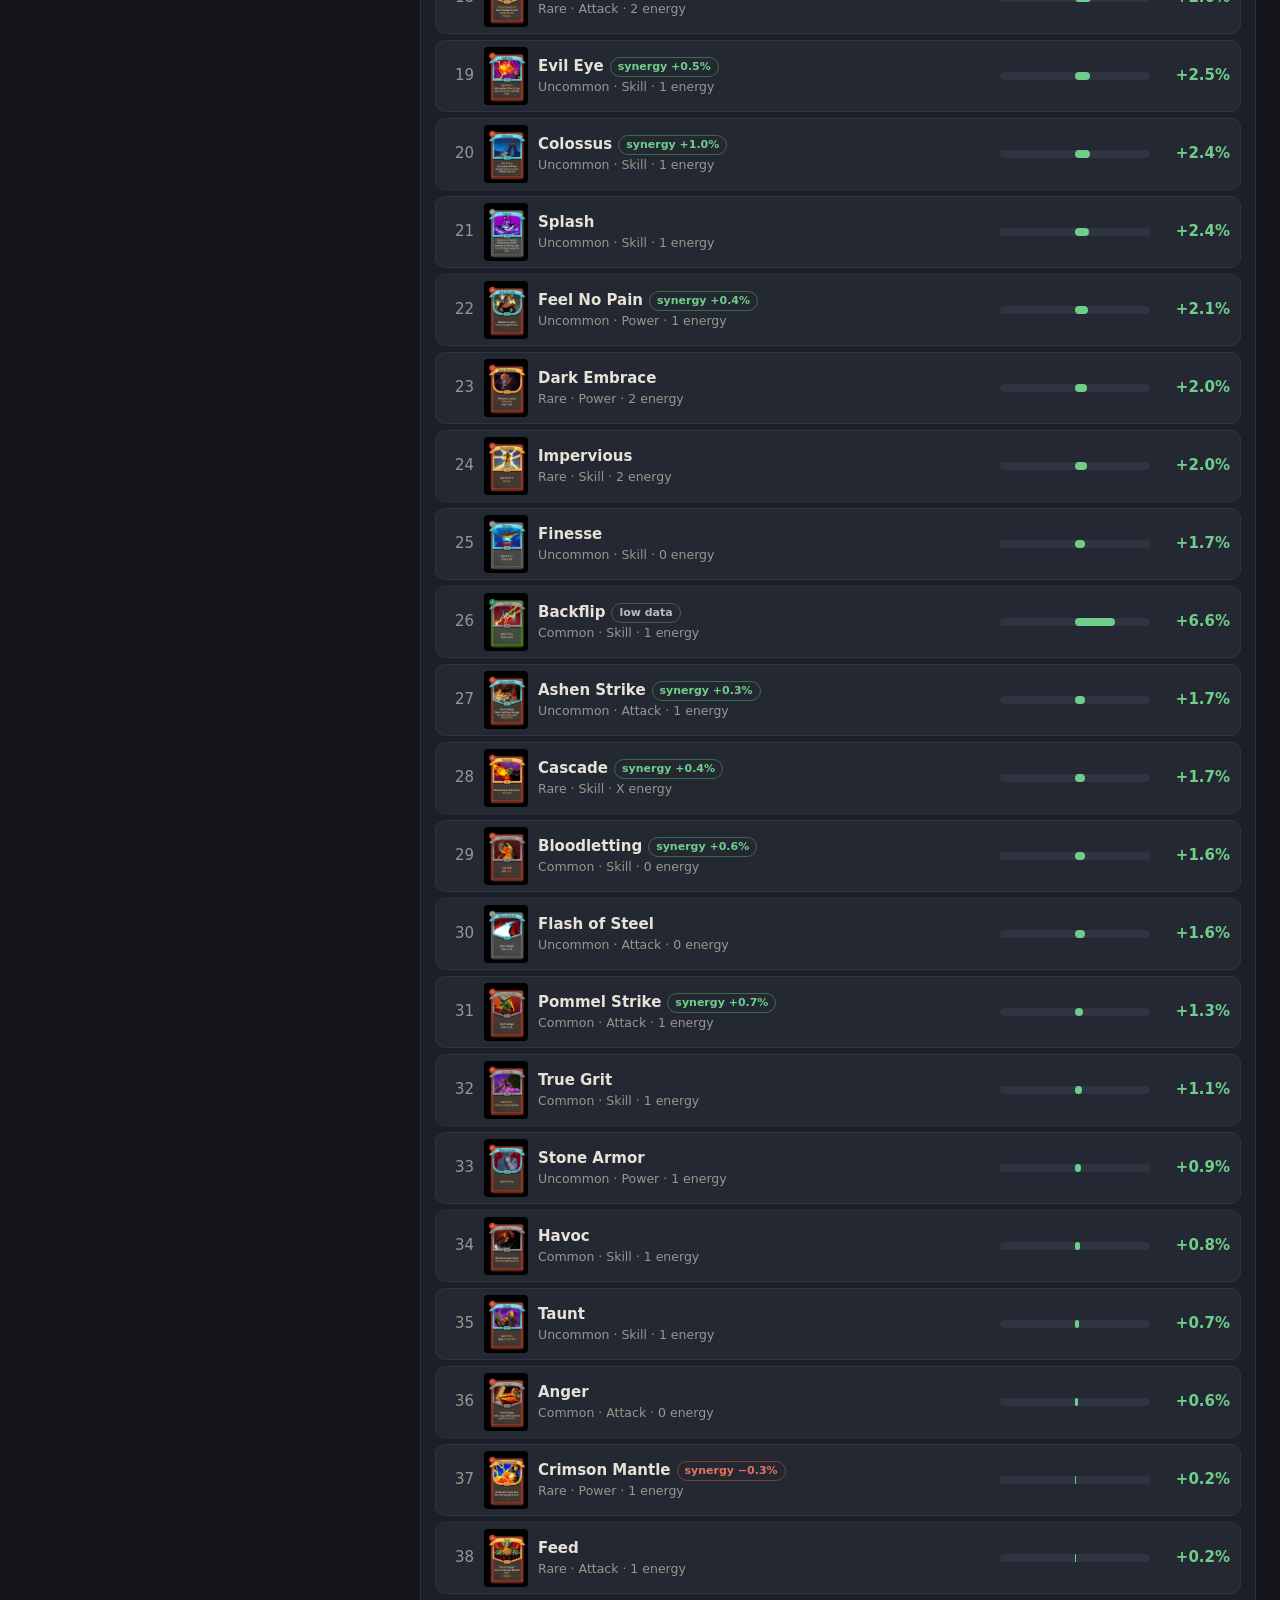
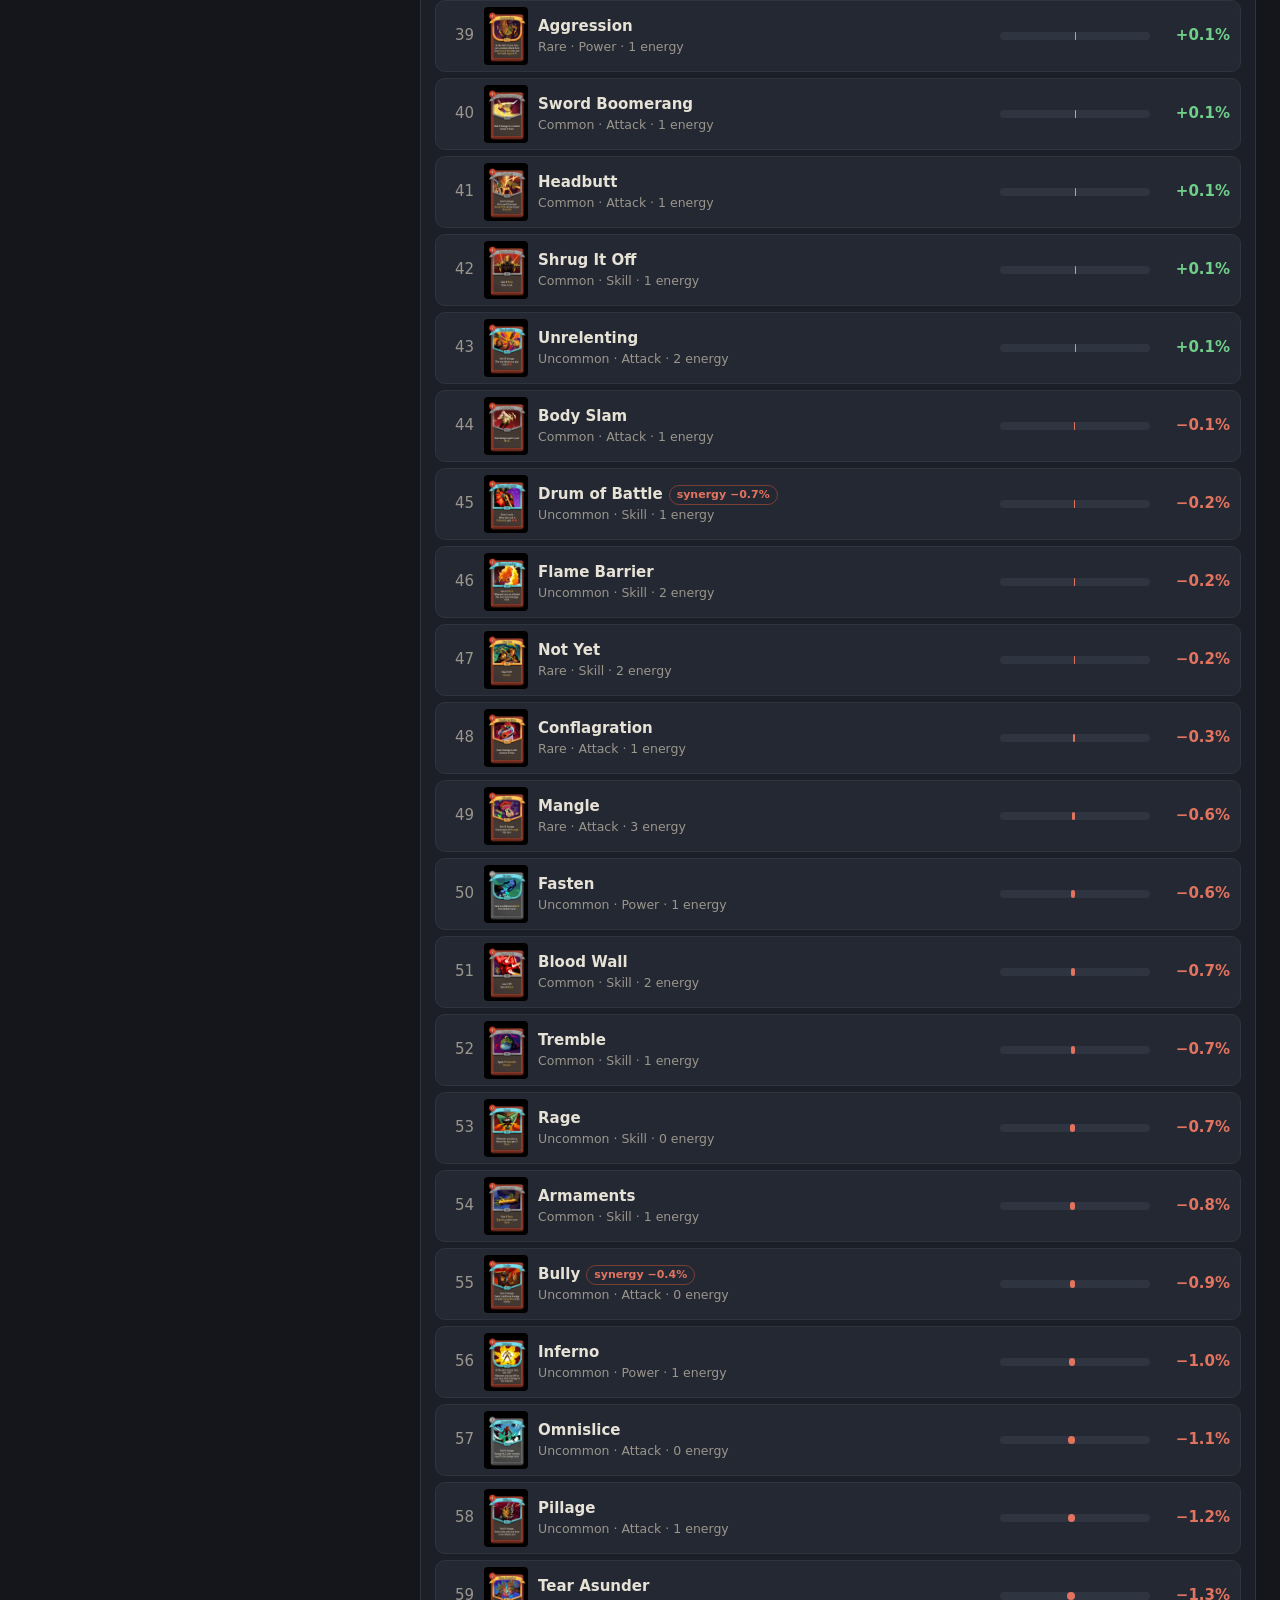
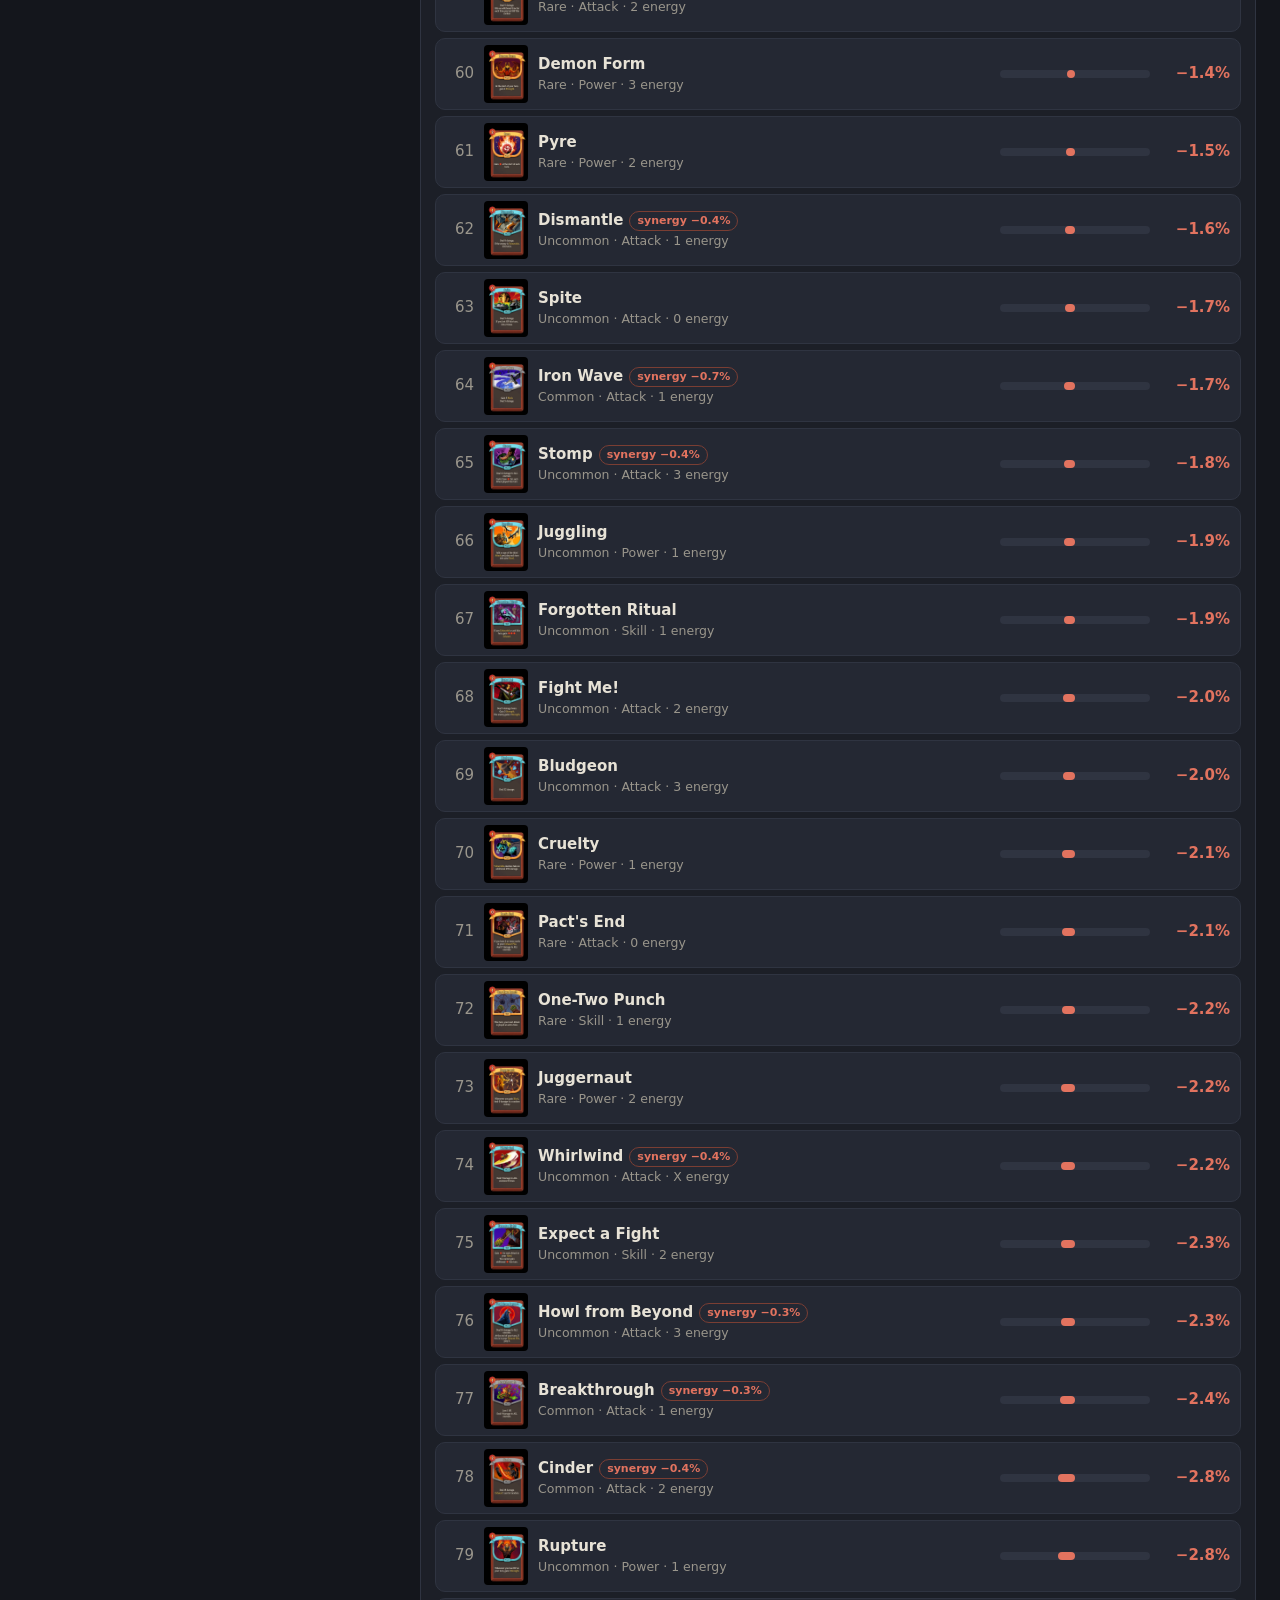
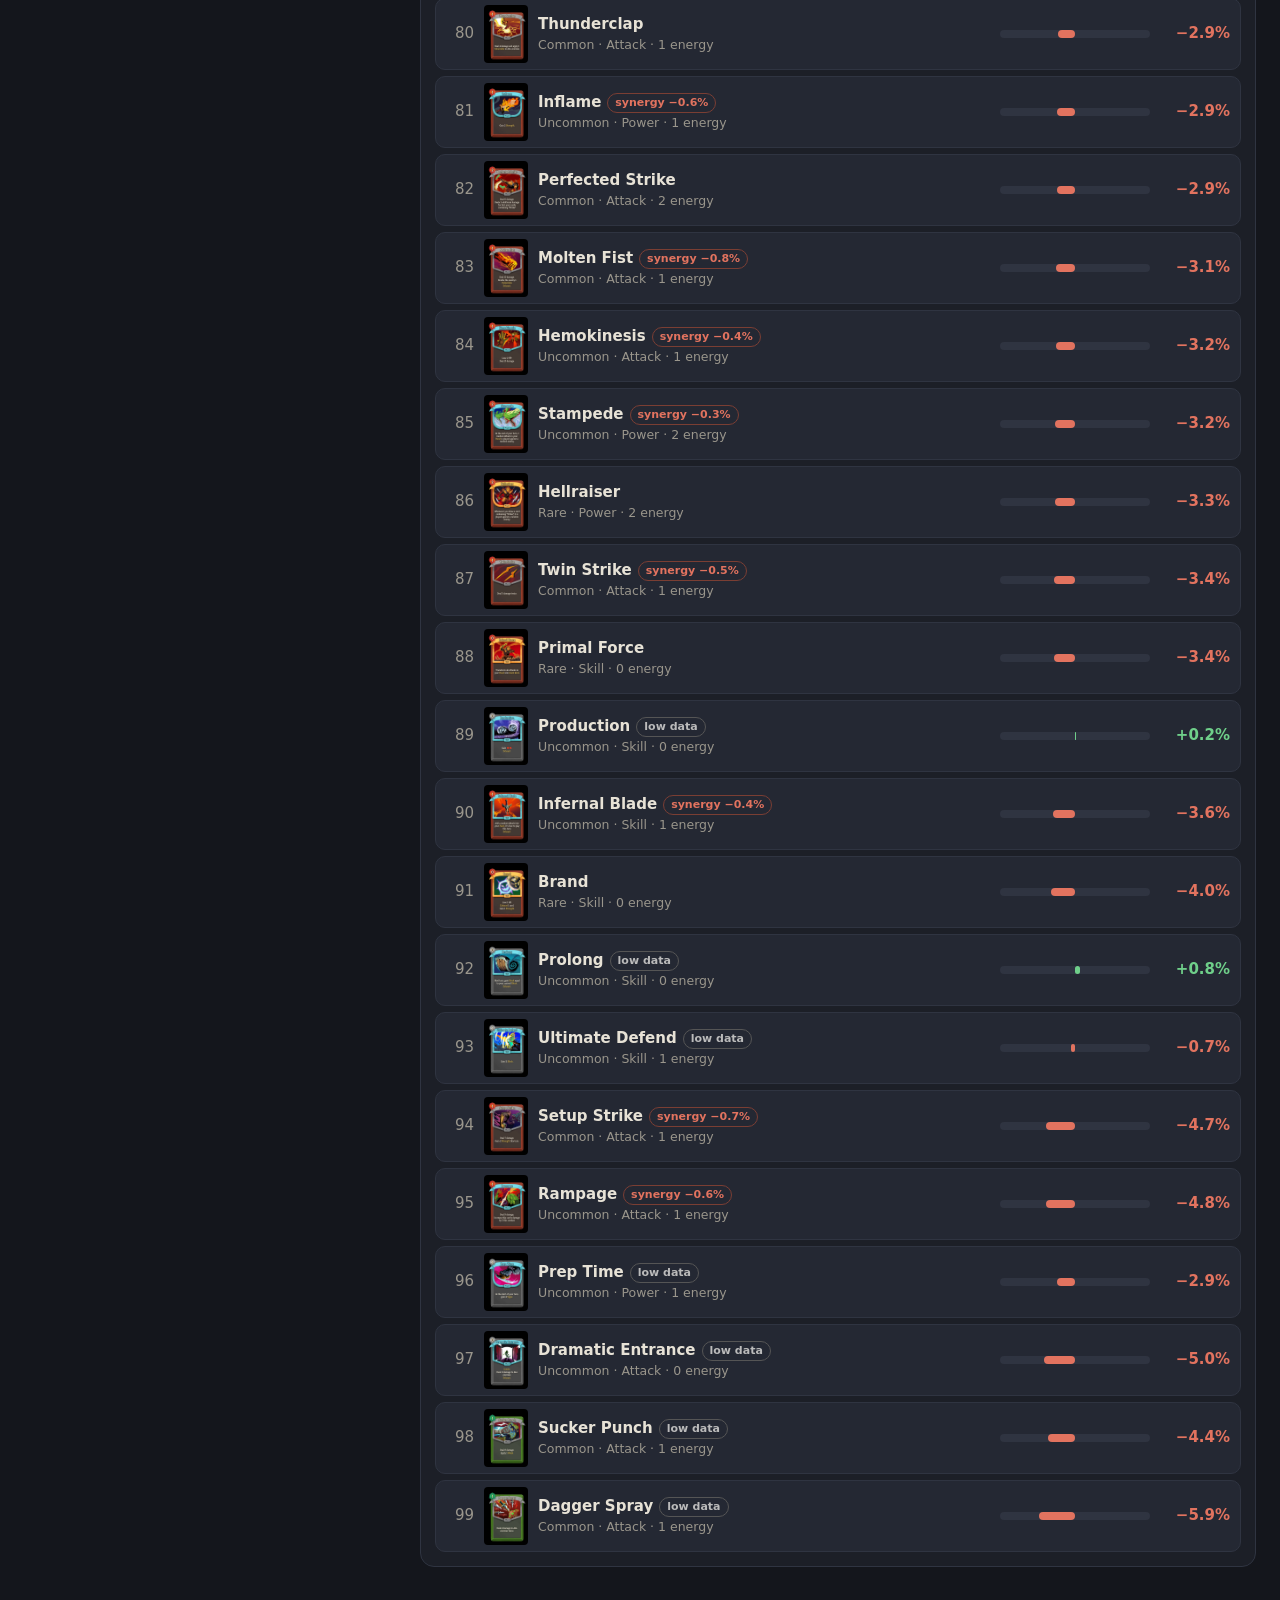
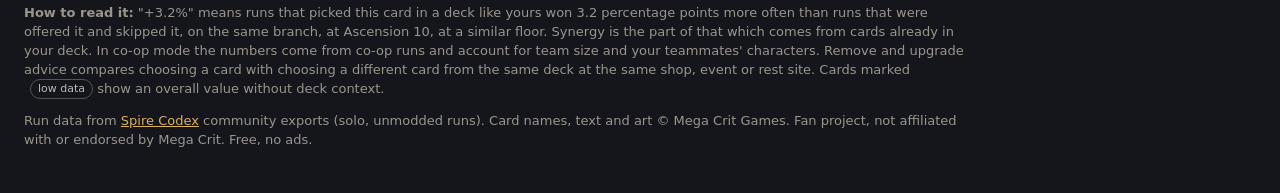
==== commit a0cc3759: "Add remove/upgrade advice and Doors of Light and Dark recommendation Co-Authored-By: Claude Opus 5.5" ====
--- a/index.html
+++ b/index.html
@@ -51,6 +51,12 @@
     <div id="reward-result"></div>
   </section>
 
+  <section class="panel fix">
+    <div class="panel-head"><h2>Remove / upgrade</h2>
+      <div class="seg" id="fix-tab"><button data-t="remove" class="on">Remove</button><button data-t="upgrade">Upgrade</button><button data-t="doors">Doors event</button></div></div>
+    <div id="fix"></div>
+  </section>
+
   <section class="panel team" id="team-panel" hidden>
     <div class="panel-head"><h2>Your team</h2><span class="muted" id="team-n"></span></div>
     <div id="team"></div>
@@ -71,7 +77,7 @@
 </main>
 
 <footer>
-  <p><b>How to read it:</b> "+3.2%" means runs that picked this card in a deck like yours won 3.2 percentage points more often than runs that were offered it and skipped it, on the same branch, at Ascension 10, at a similar floor. Synergy is the part of that which comes from cards already in your deck. In co-op mode the numbers come from co-op runs and account for team size and your teammates' characters. Cards marked <span class="pill low">low data</span> show an overall value without deck context.</p>
+  <p><b>How to read it:</b> "+3.2%" means runs that picked this card in a deck like yours won 3.2 percentage points more often than runs that were offered it and skipped it, on the same branch, at Ascension 10, at a similar floor. Synergy is the part of that which comes from cards already in your deck. In co-op mode the numbers come from co-op runs and account for team size and your teammates' characters. Remove and upgrade advice compares choosing a card with choosing a different card from the same deck at the same shop, event or rest site. Cards marked <span class="pill low">low data</span> show an overall value without deck context.</p>
   <p>Run data from <a href="https://spire-codex.com" target="_blank" rel="noopener">Spire Codex</a> community exports (solo, unmodded runs). Card names, text and art © Mega Crit Games. Fan project, not affiliated with or endorsed by Mega Crit. Free, no ads.</p>
 </footer>
 <script src="app.js"></script>
--- a/style.css
+++ b/style.css
@@ -96,3 +96,9 @@
 
 nav.links a{color:var(--muted);text-decoration:none;margin-left:14px}
 nav.links a.on,nav.links a:hover{color:var(--gold)}
+
+.fix-row{display:grid;grid-template-columns:28px 1fr 64px;gap:8px;align-items:center;padding:4px 6px;border-radius:8px;font-size:14px}
+.fix-row img{width:28px;height:38px;object-fit:cover;border-radius:3px}
+.fix-row.top{background:var(--panel2);outline:1px solid var(--gold)}
+.fix h3{font:600 14px Georgia,serif;margin:10px 0 4px;color:var(--gold)}
+.verdict{font-size:18px;font-weight:700;margin:6px 0}
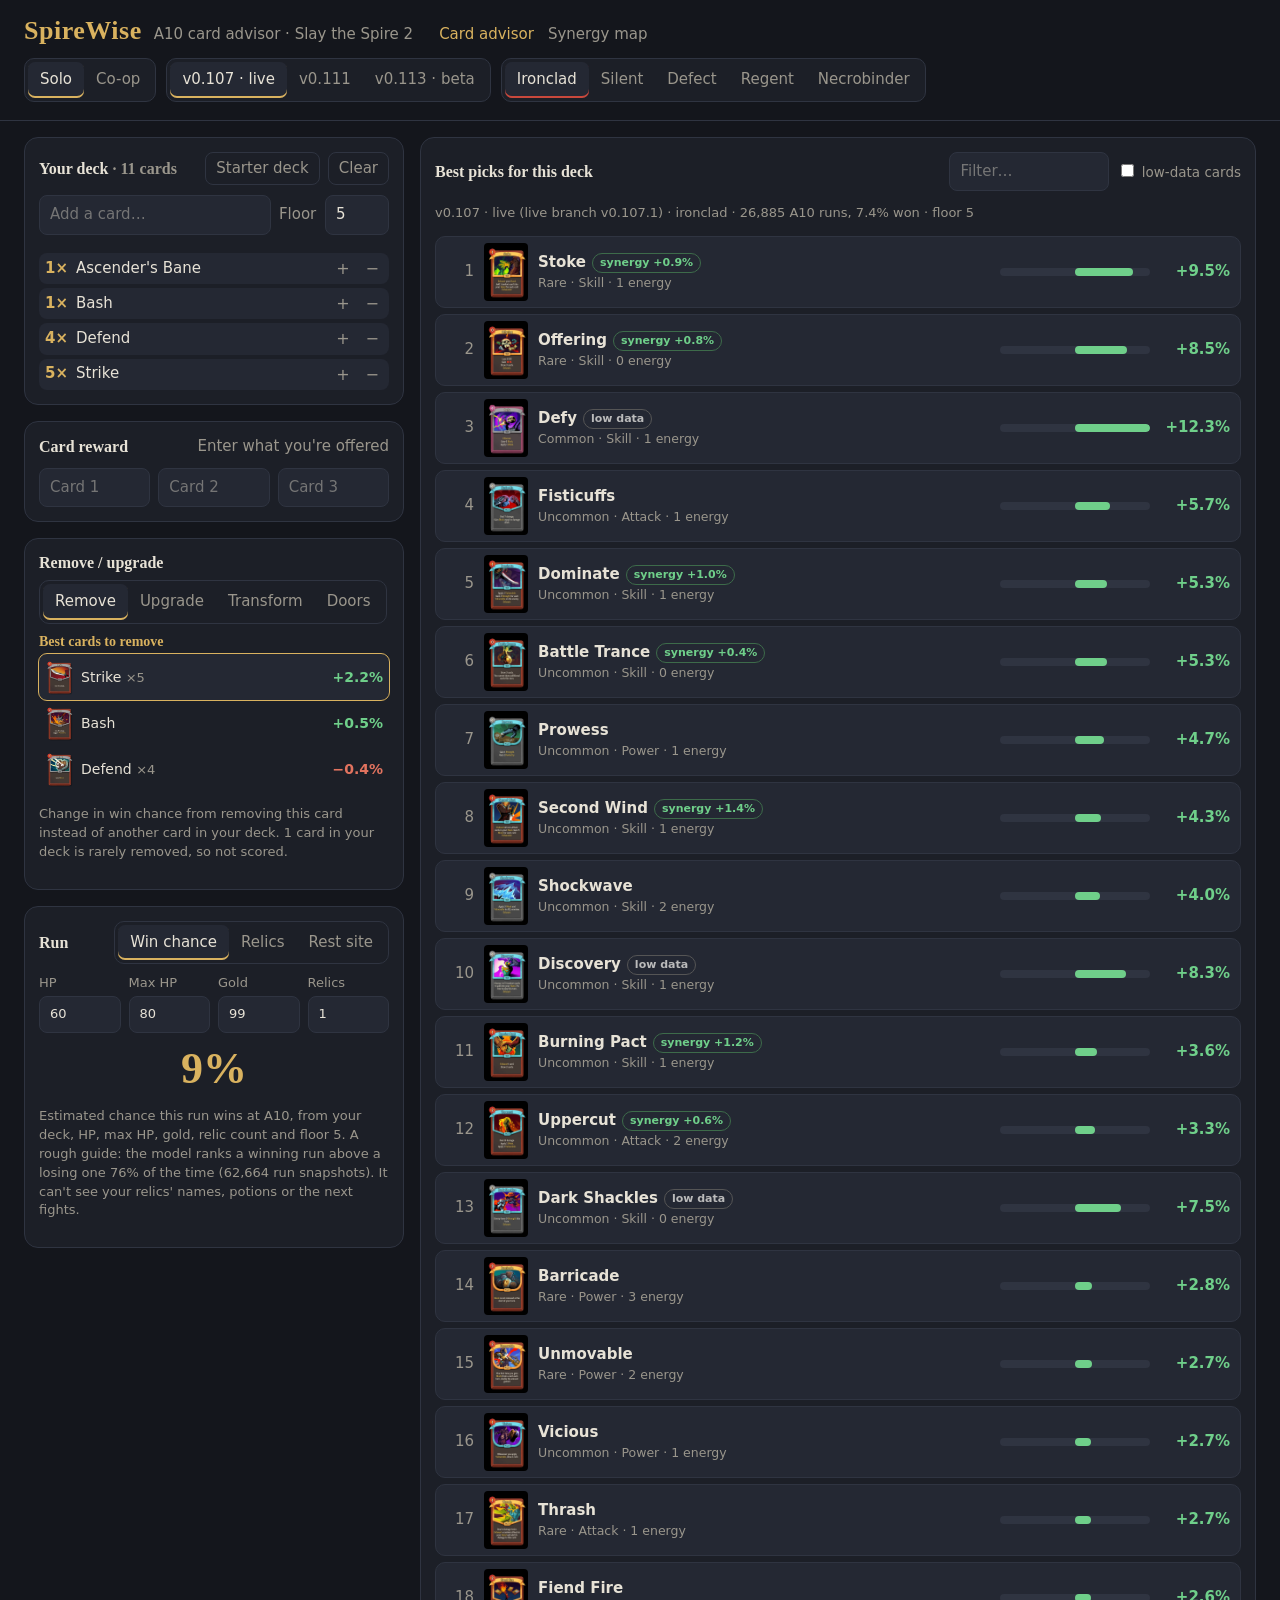
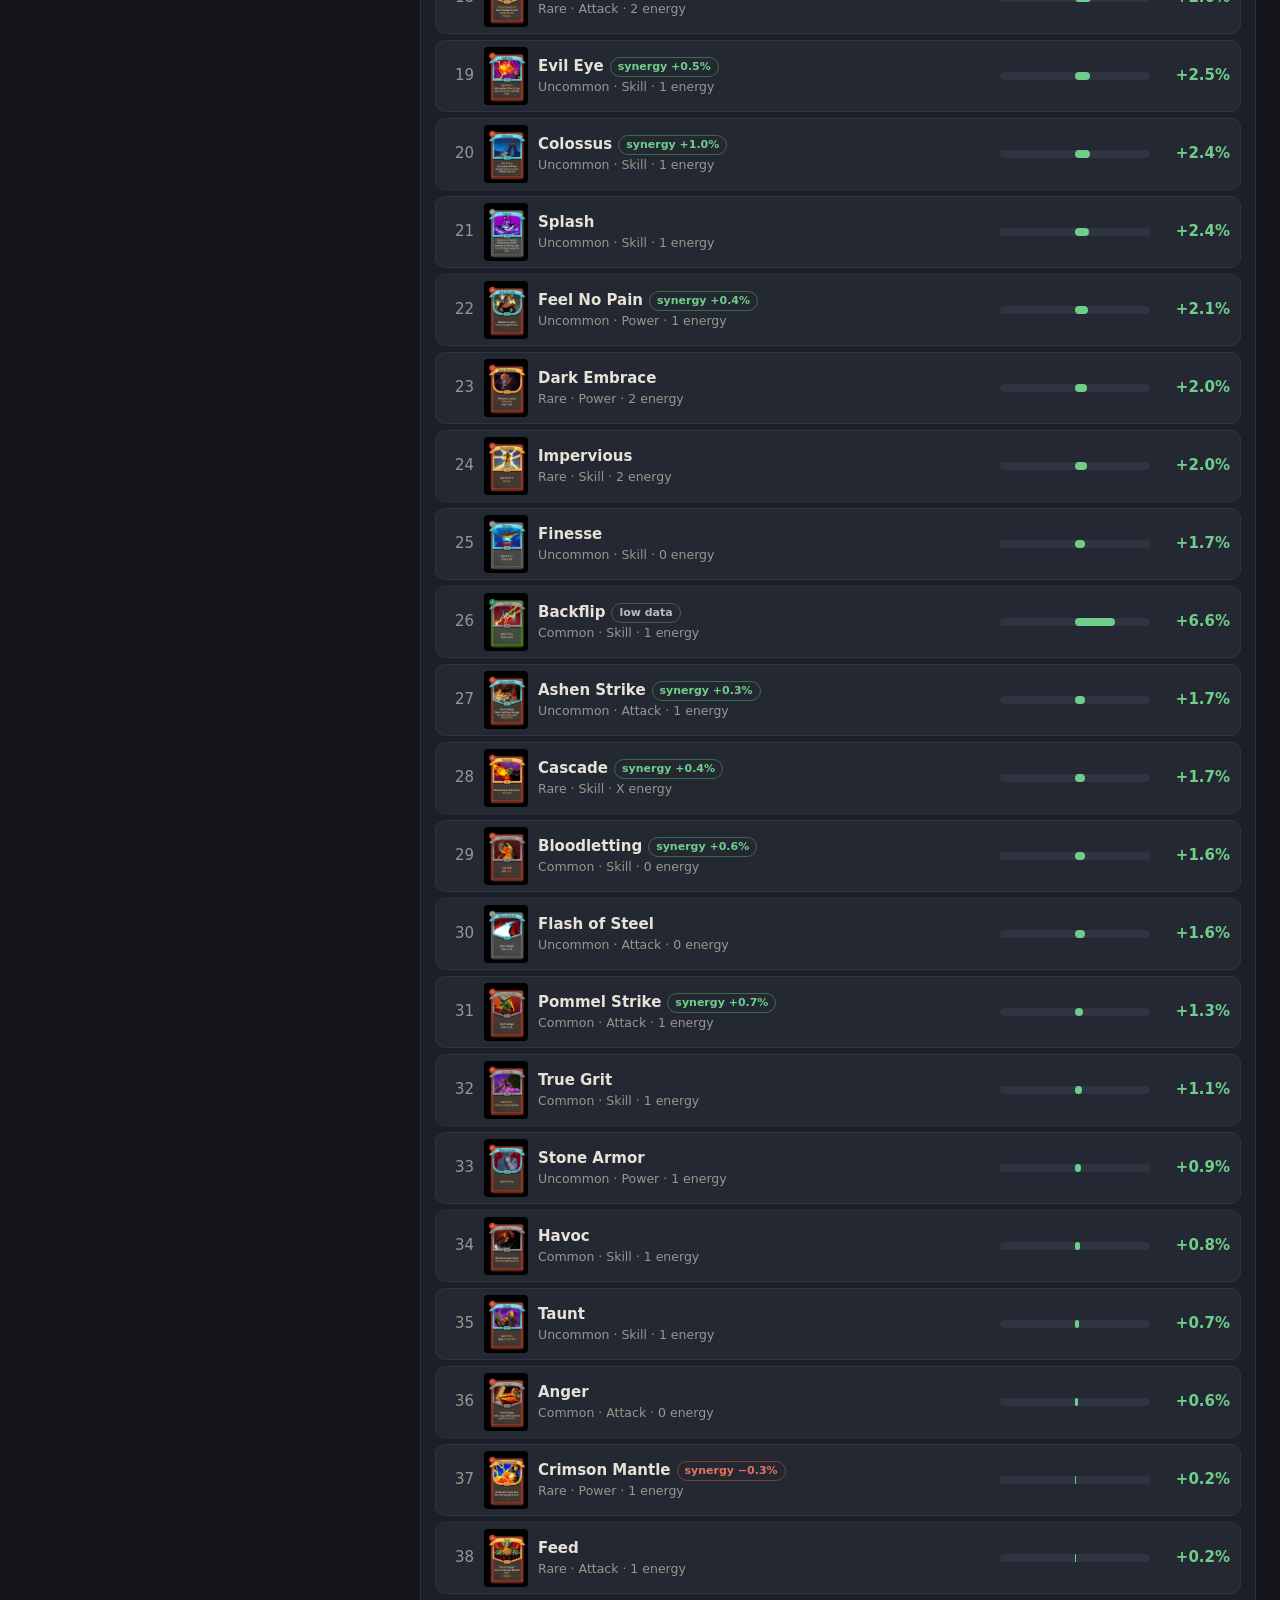
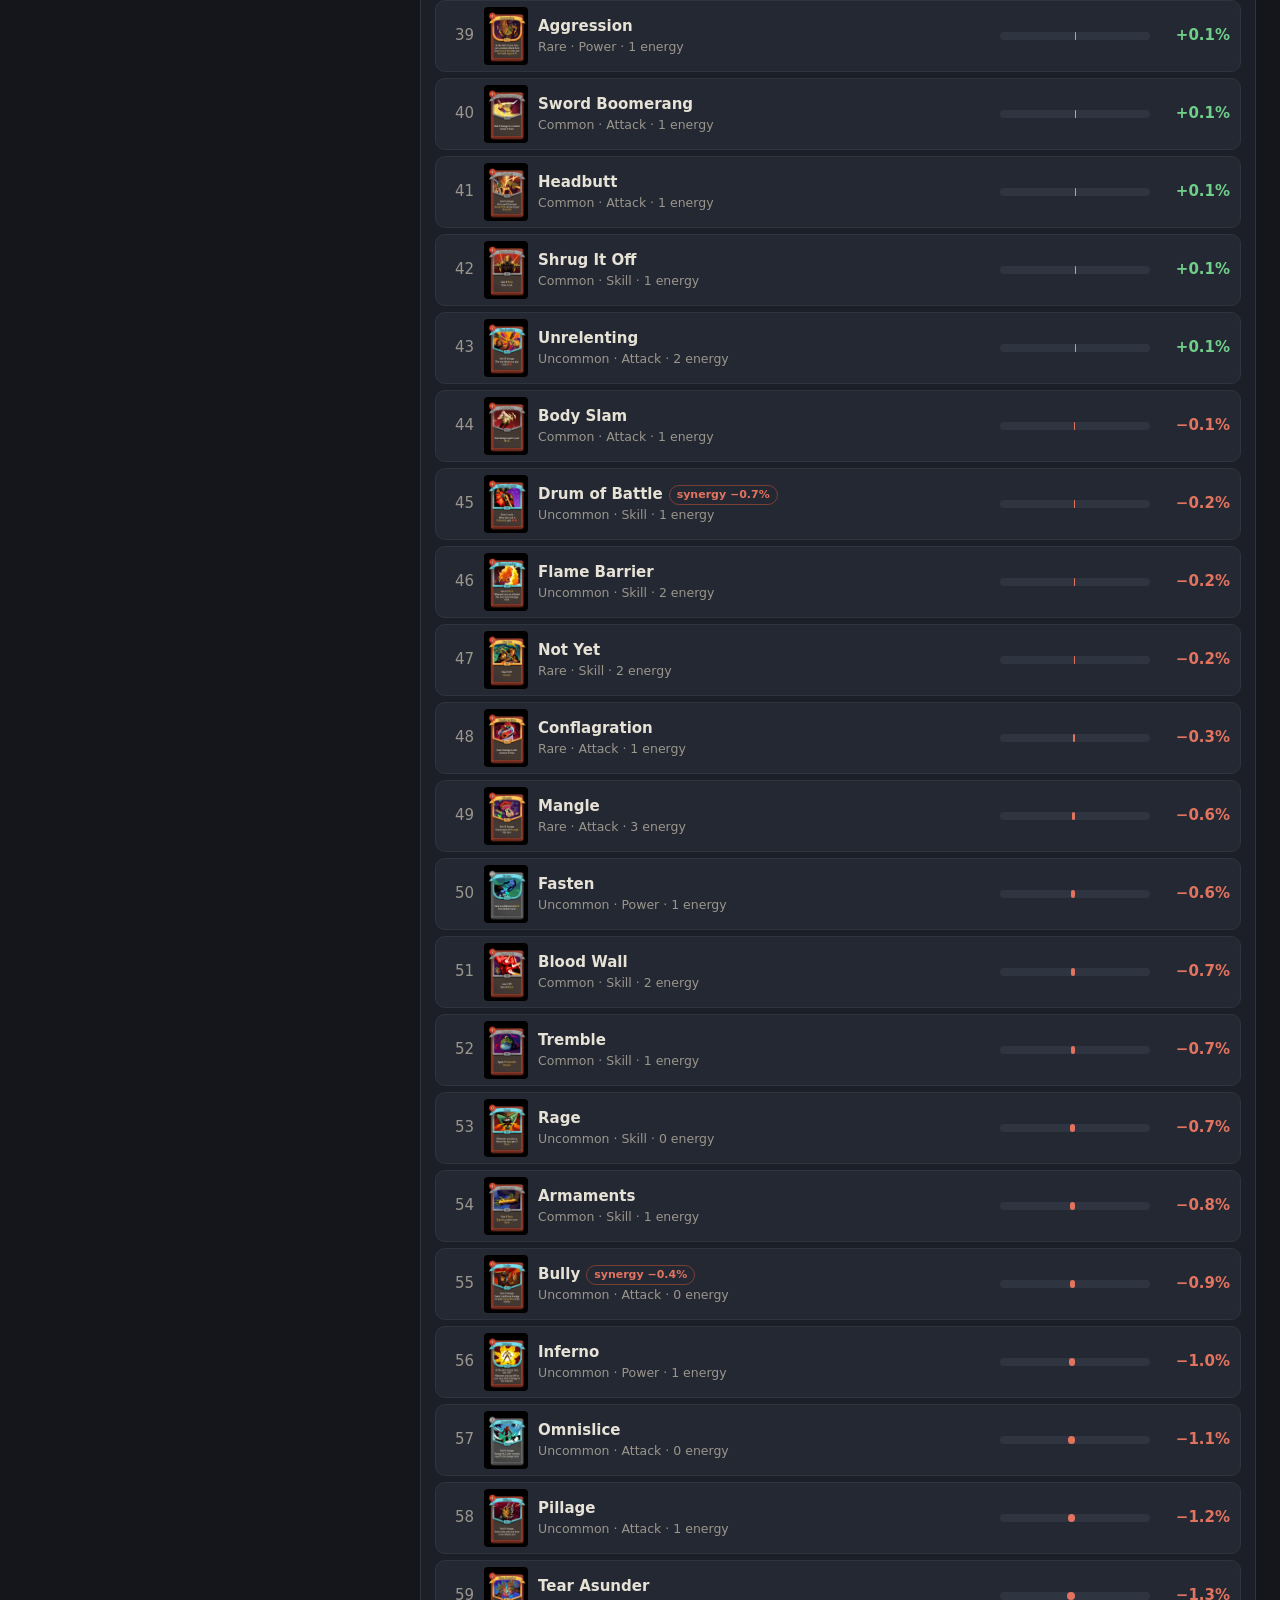
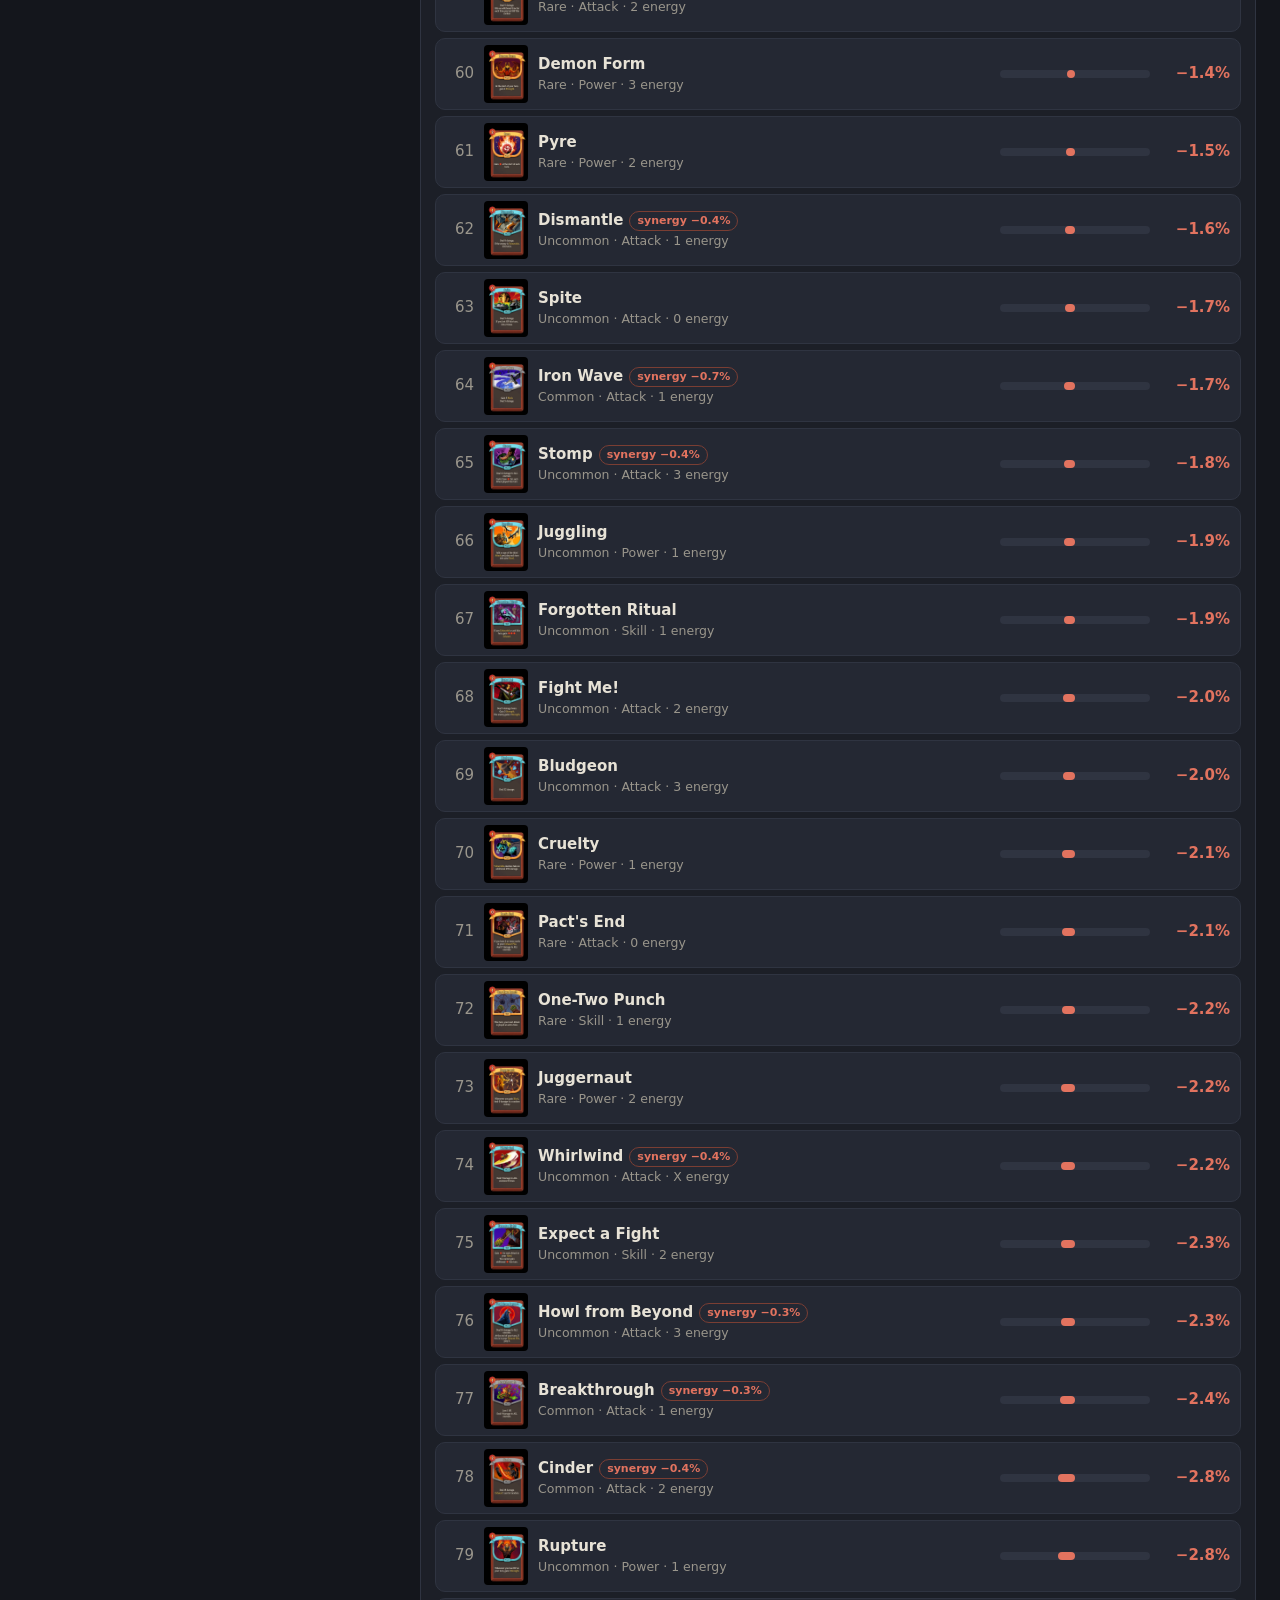
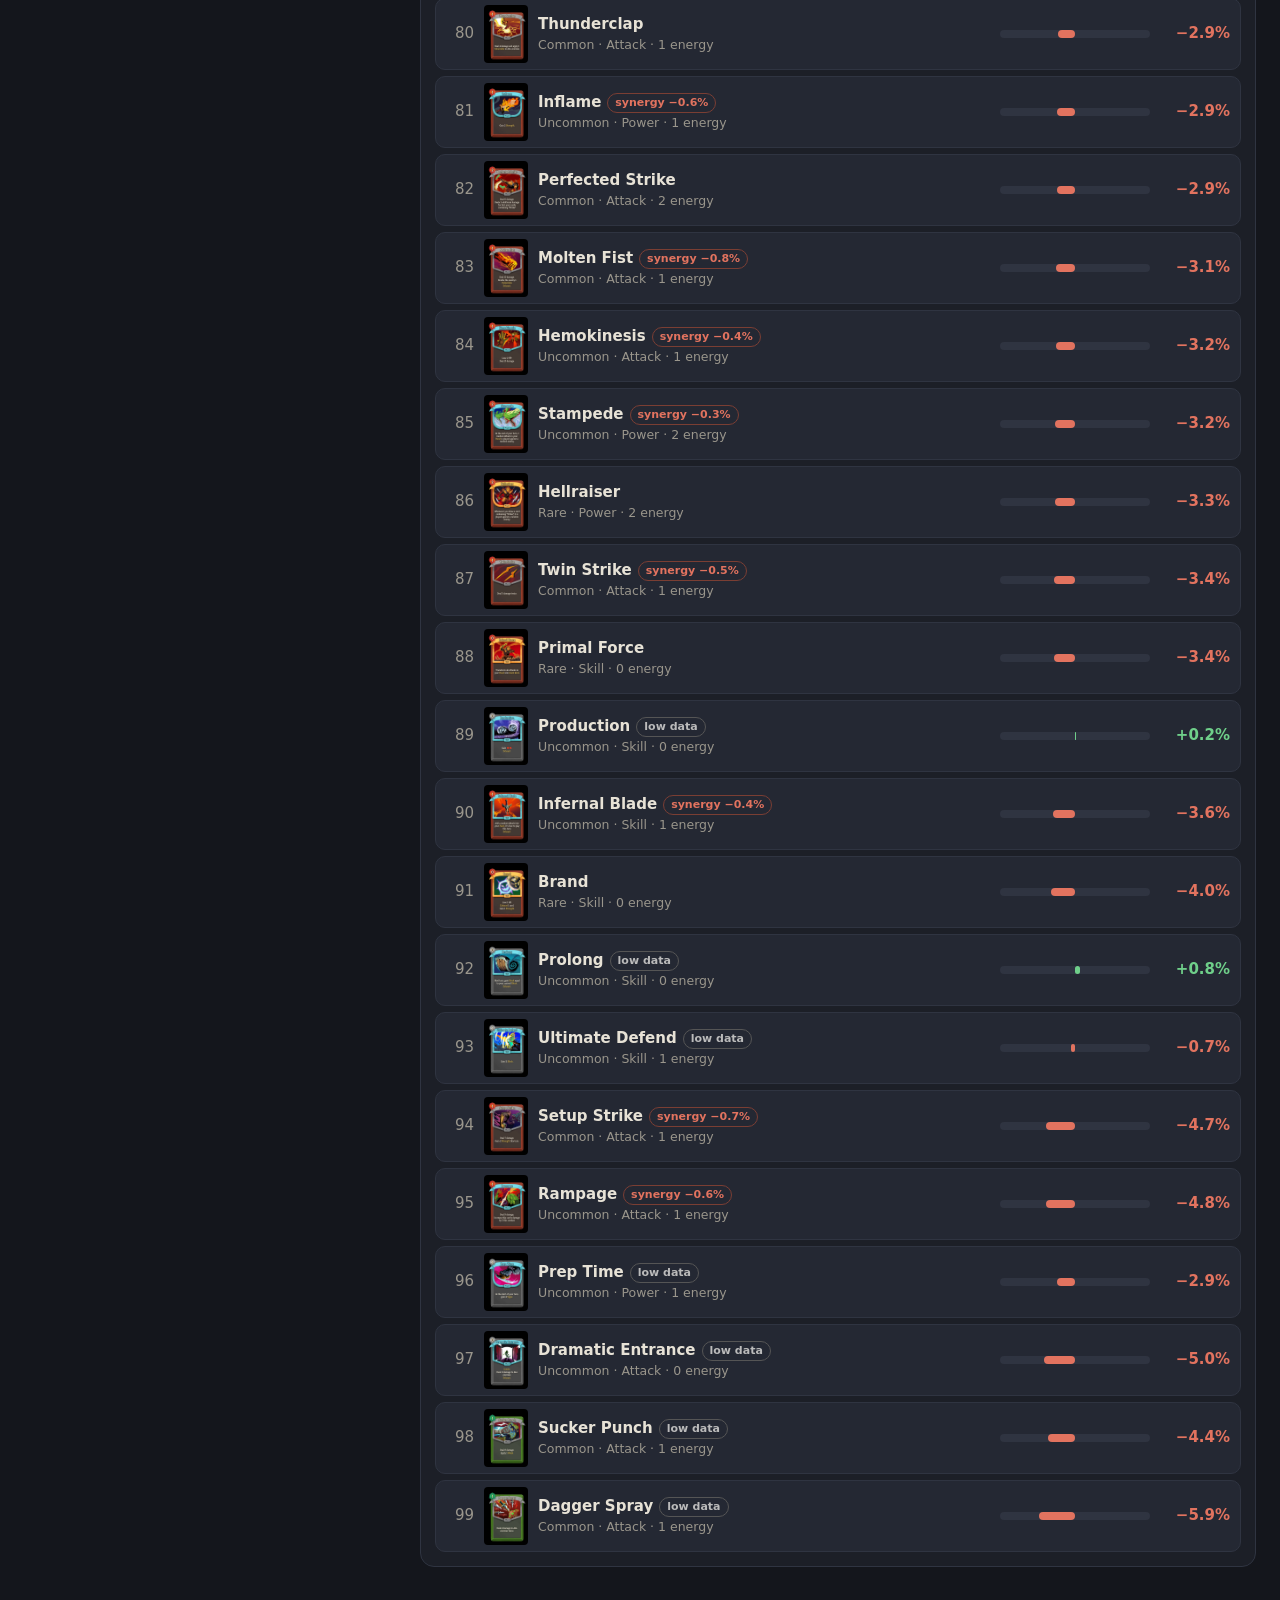
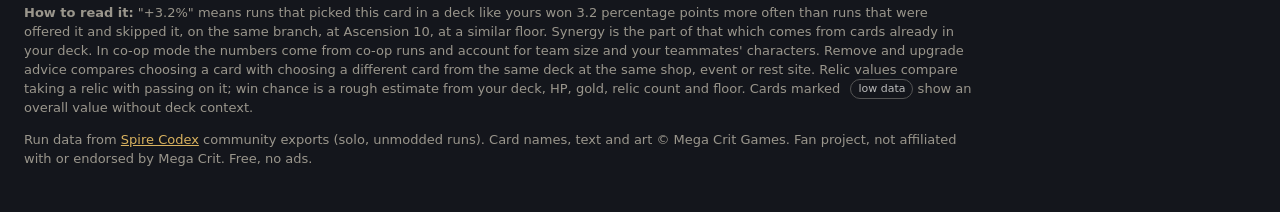
==== commit a2dbc8b9: "Run panel (win chance, relic values incl. shop/Ancient, rest-site stats), transform advice, game-ver" ====
--- a/index.html
+++ b/index.html
@@ -4,7 +4,7 @@
 <meta charset="utf-8">
 <meta name="viewport" content="width=device-width, initial-scale=1">
 <title>SpireWise — A10 card advisor for Slay the Spire 2</title>
-<meta name="description" content="Which card should you pick? Win-rate gain for every card given your current Slay the Spire 2 deck, from 100k+ Ascension 10 runs.">
+<meta name="description" content="Which card should you pick? Win-rate gain for every card, relic and choice given your current Slay the Spire 2 deck, from 100k+ Ascension 10 runs.">
 <link rel="stylesheet" href="style.css">
 </head>
 <body>
@@ -53,8 +53,20 @@
 
   <section class="panel fix">
     <div class="panel-head"><h2>Remove / upgrade</h2>
-      <div class="seg" id="fix-tab"><button data-t="remove" class="on">Remove</button><button data-t="upgrade">Upgrade</button><button data-t="doors">Doors event</button></div></div>
+      <div class="seg" id="fix-tab"><button data-t="remove" class="on">Remove</button><button data-t="upgrade">Upgrade</button><button data-t="transform">Transform</button><button data-t="doors" title="Doors of Light and Dark event">Doors</button></div></div>
     <div id="fix"></div>
+  </section>
+
+  <section class="panel run">
+    <div class="panel-head"><h2>Run</h2>
+      <div class="seg" id="run-tab"><button data-t="win" class="on">Win chance</button><button data-t="relics">Relics</button><button data-t="rest">Rest site</button></div></div>
+    <div class="run-stats" id="run-stats">
+      <label>HP <input id="run-hp" type="number" min="0" max="999"></label>
+      <label>Max HP <input id="run-mhp" type="number" min="1" max="999"></label>
+      <label>Gold <input id="run-gold" type="number" min="0" max="9999"></label>
+      <label>Relics <input id="run-relics" type="number" min="0" max="40"></label>
+    </div>
+    <div id="run"></div>
   </section>
 
   <section class="panel team" id="team-panel" hidden>
@@ -77,7 +89,7 @@
 </main>
 
 <footer>
-  <p><b>How to read it:</b> "+3.2%" means runs that picked this card in a deck like yours won 3.2 percentage points more often than runs that were offered it and skipped it, on the same branch, at Ascension 10, at a similar floor. Synergy is the part of that which comes from cards already in your deck. In co-op mode the numbers come from co-op runs and account for team size and your teammates' characters. Remove and upgrade advice compares choosing a card with choosing a different card from the same deck at the same shop, event or rest site. Cards marked <span class="pill low">low data</span> show an overall value without deck context.</p>
+  <p><b>How to read it:</b> "+3.2%" means runs that picked this card in a deck like yours won 3.2 percentage points more often than runs that were offered it and skipped it, on the same branch, at Ascension 10, at a similar floor. Synergy is the part of that which comes from cards already in your deck. In co-op mode the numbers come from co-op runs and account for team size and your teammates' characters. Remove and upgrade advice compares choosing a card with choosing a different card from the same deck at the same shop, event or rest site. Relic values compare taking a relic with passing on it; win chance is a rough estimate from your deck, HP, gold, relic count and floor. Cards marked <span class="pill low">low data</span> show an overall value without deck context.</p>
   <p>Run data from <a href="https://spire-codex.com" target="_blank" rel="noopener">Spire Codex</a> community exports (solo, unmodded runs). Card names, text and art © Mega Crit Games. Fan project, not affiliated with or endorsed by Mega Crit. Free, no ads.</p>
 </footer>
 <script src="app.js"></script>
--- a/style.css
+++ b/style.css
@@ -102,3 +102,16 @@
 .fix-row.top{background:var(--panel2);outline:1px solid var(--gold)}
 .fix h3{font:600 14px Georgia,serif;margin:10px 0 4px;color:var(--gold)}
 .verdict{font-size:18px;font-weight:700;margin:6px 0}
+
+.run-stats{display:grid;grid-template-columns:repeat(4,minmax(0,1fr));gap:8px;margin-bottom:10px}
+.run-stats label{color:var(--muted);font-size:13px;display:flex;flex-direction:column;gap:3px}.run-stats input{width:100%}
+.win-big{font:700 44px Georgia,serif;color:var(--gold);text-align:center;margin:6px 0}
+.small-seg{margin-bottom:8px;width:max-content}.small-seg button{padding:5px 10px;font-size:13px}
+.rel-slots{margin-bottom:6px}
+.fix-row.rel{grid-template-columns:0 1fr 64px}
+.rest-chart{display:grid;grid-template-columns:repeat(10,1fr);gap:4px;height:90px;align-items:end;margin:10px 0 24px}
+.rest-cell{position:relative;height:100%;display:flex;flex-direction:column;justify-content:flex-end;background:var(--panel2);border-radius:4px}
+.rest-cell span{display:block;background:var(--good);opacity:.55;border-radius:4px 4px 0 0}
+.rest-cell.on span{opacity:1}.rest-cell.on{outline:1px solid var(--gold)}
+.rest-cell em{position:absolute;bottom:-17px;left:0;right:0;text-align:center;font:normal 11px system-ui;color:var(--muted)}
+@media (max-width:600px){.run-stats{grid-template-columns:repeat(2,minmax(0,1fr))}}
